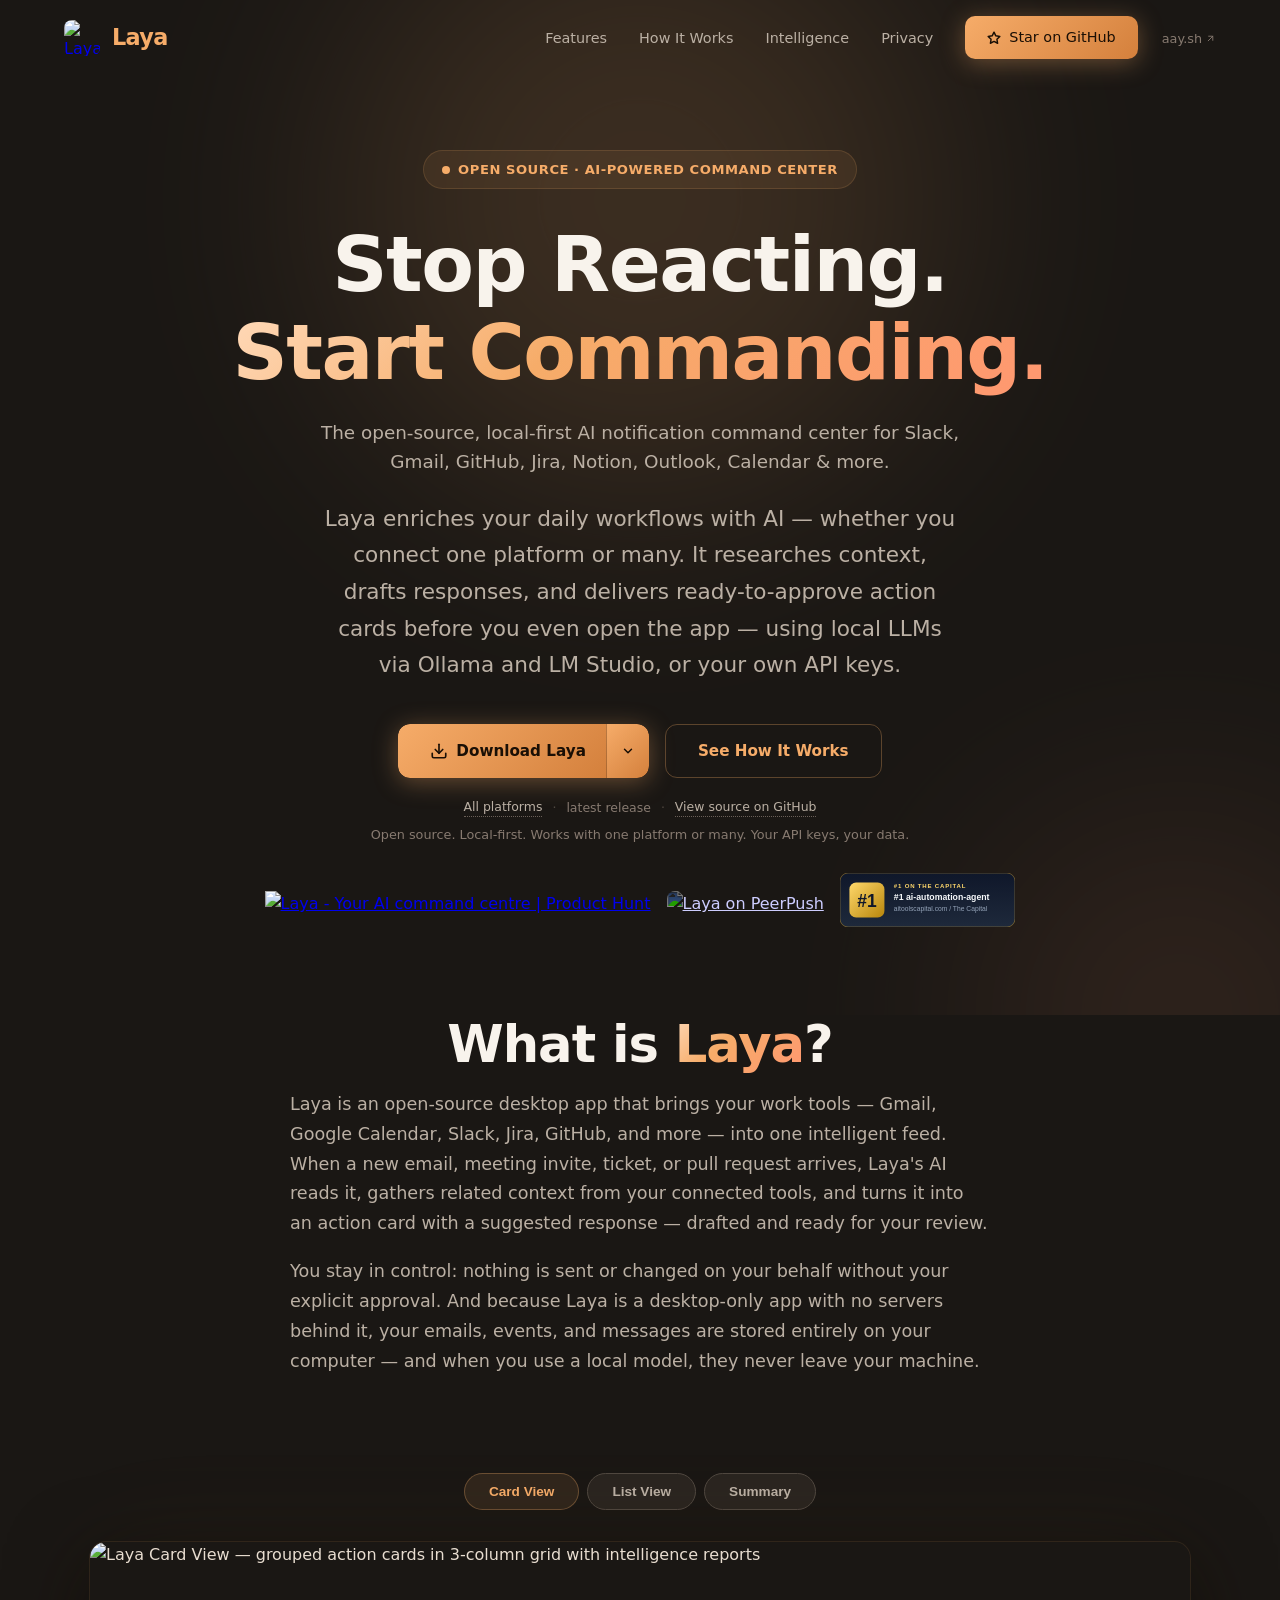
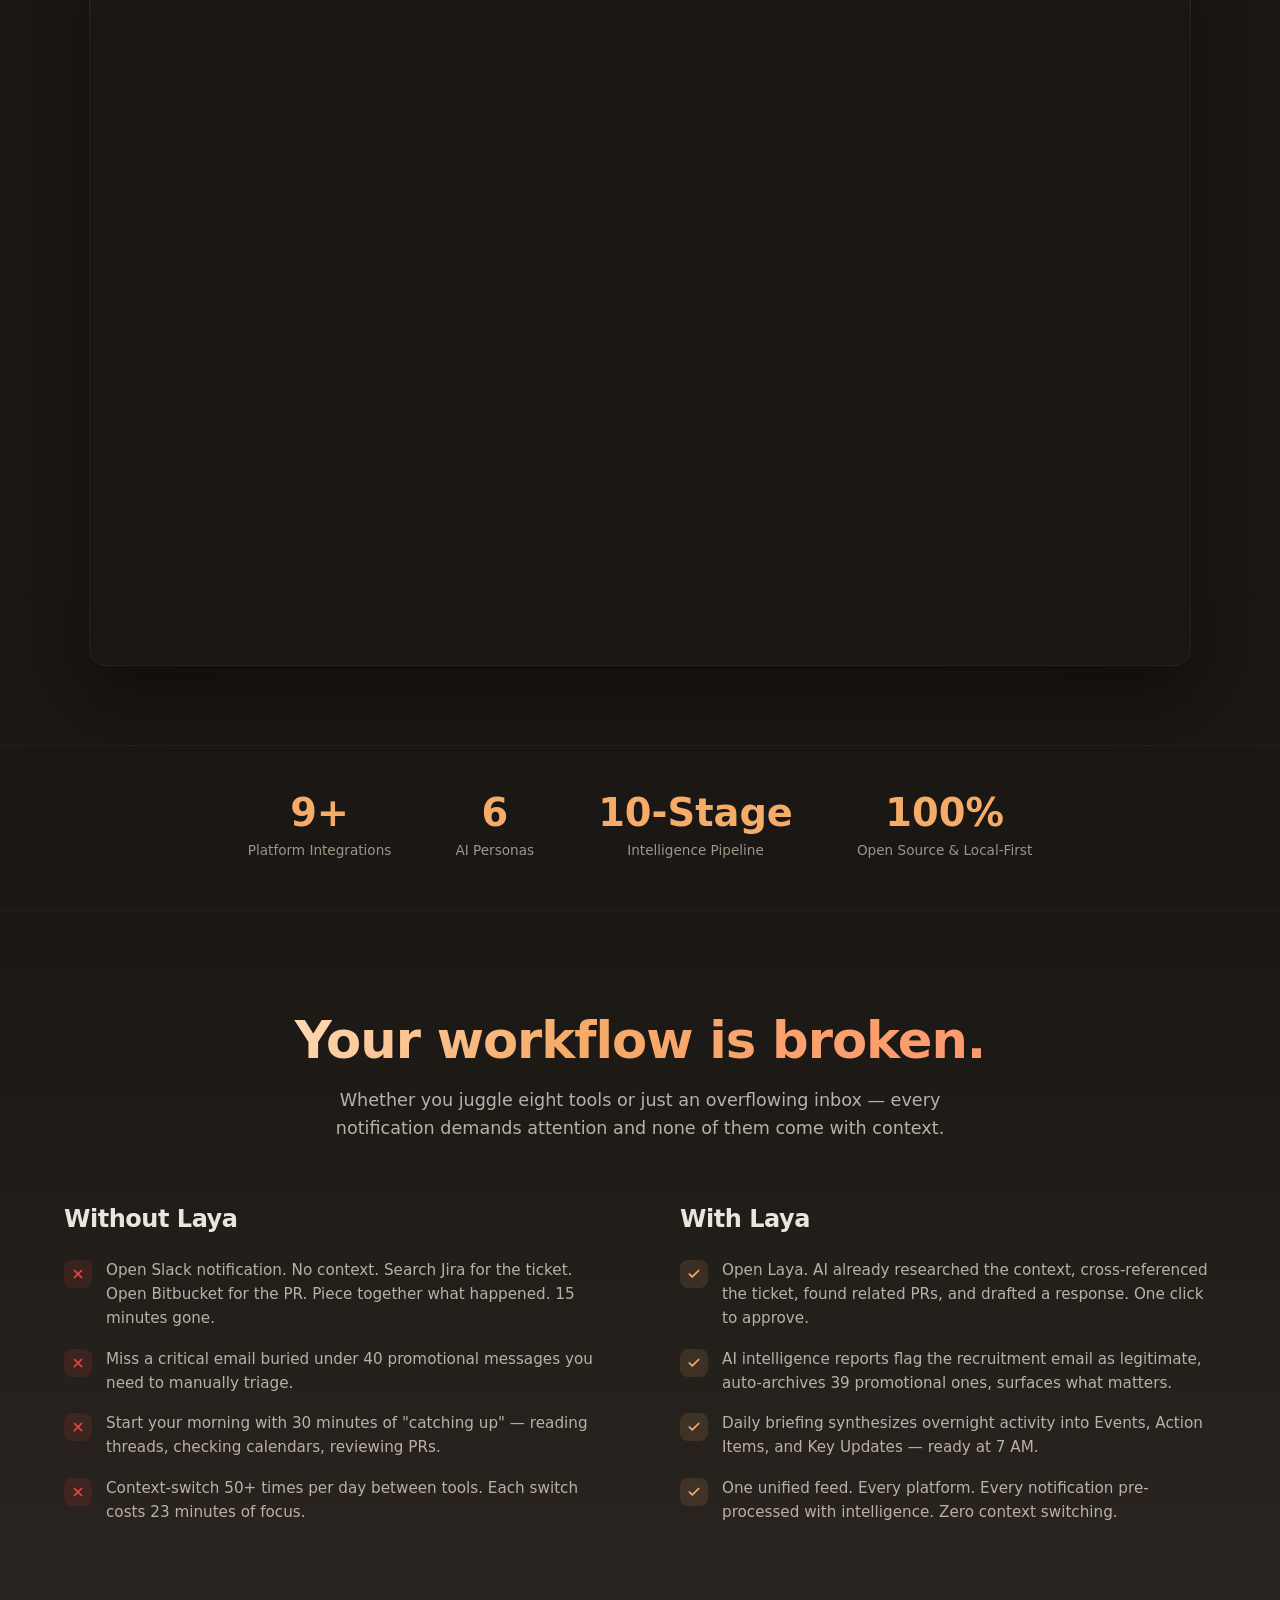
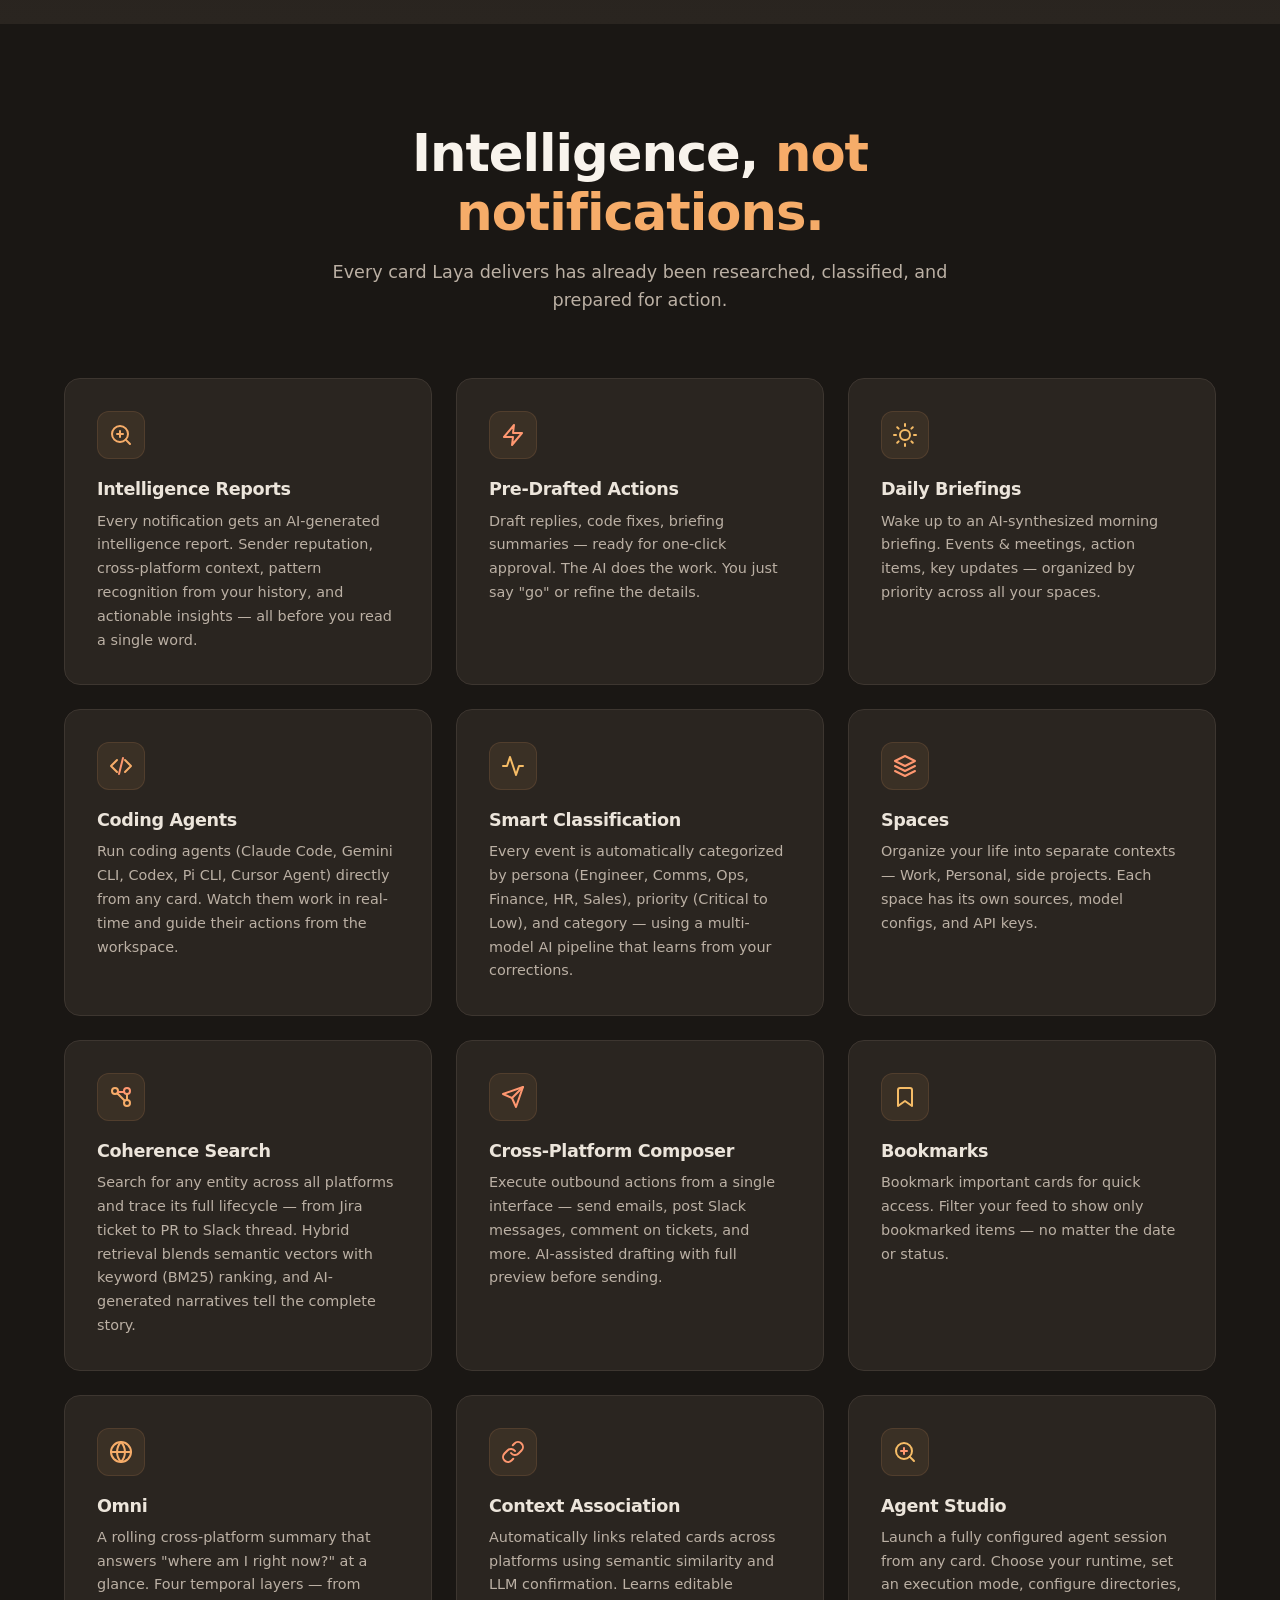
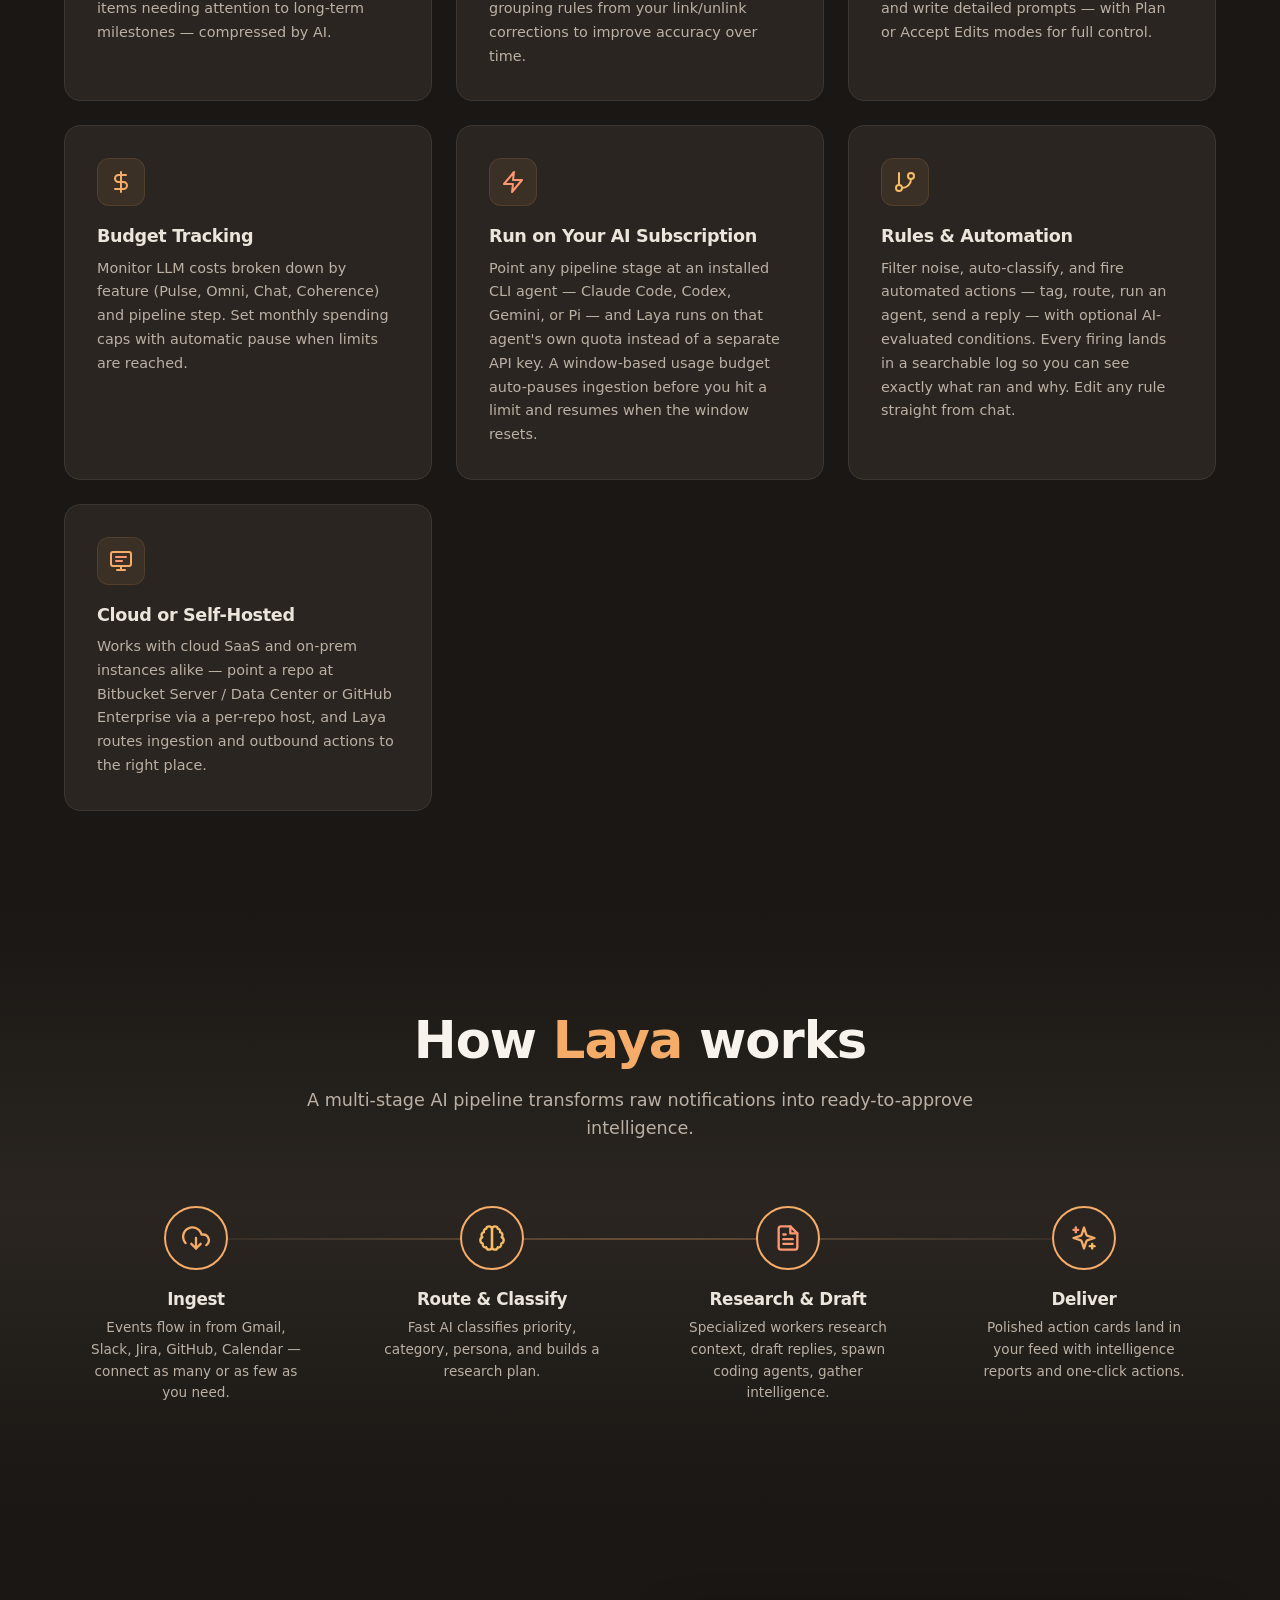
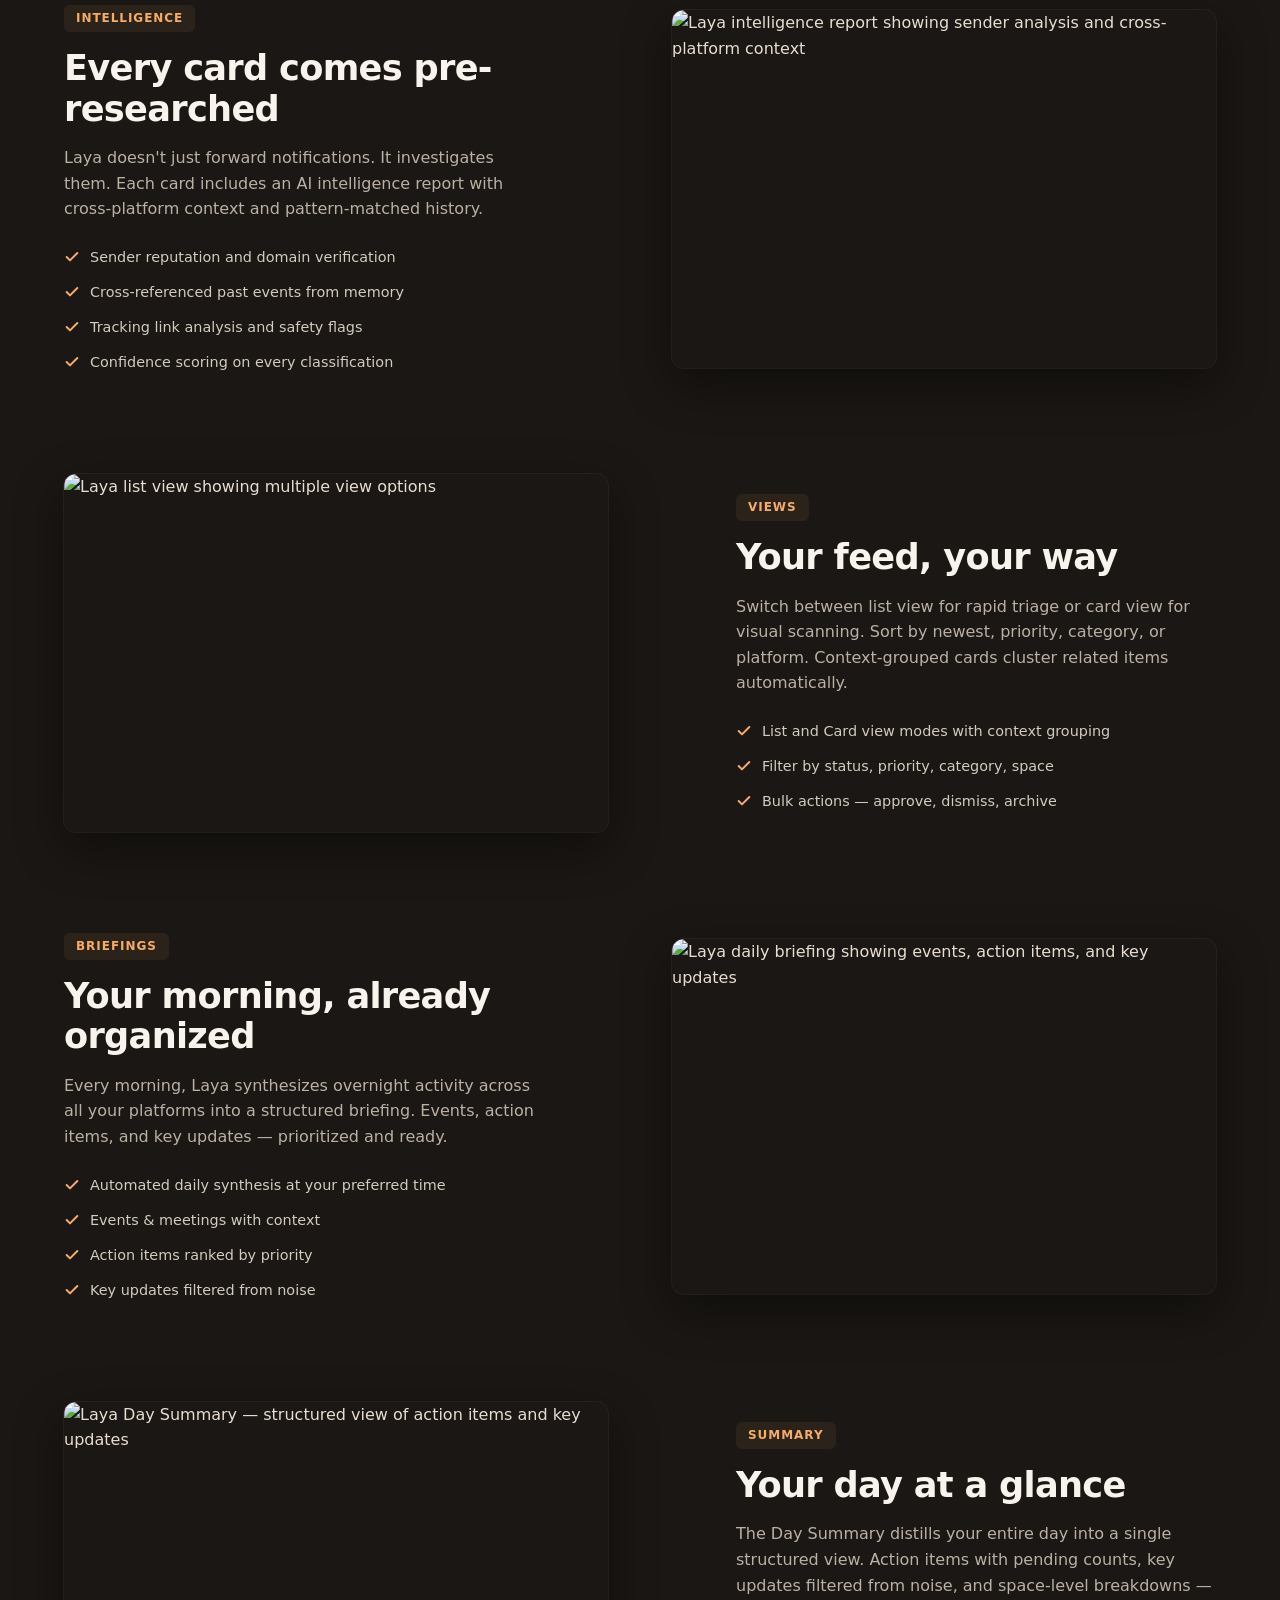
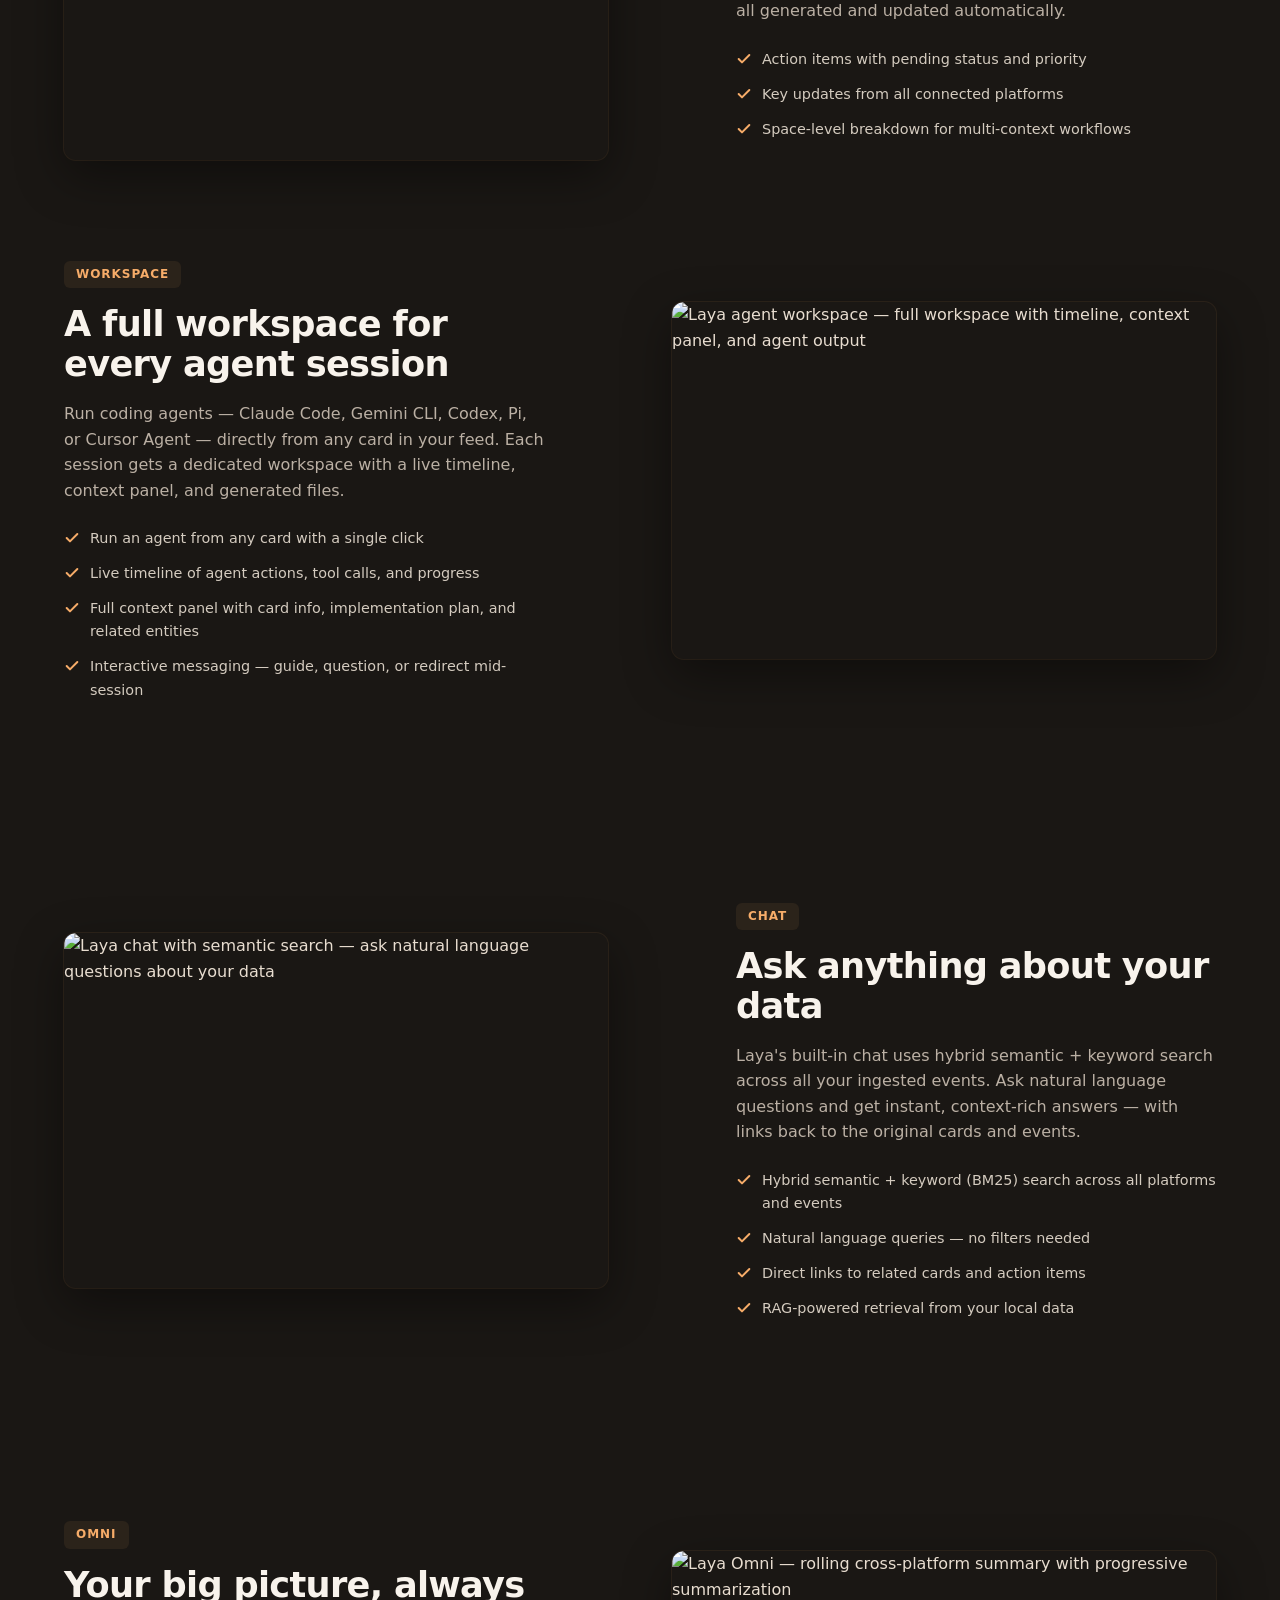
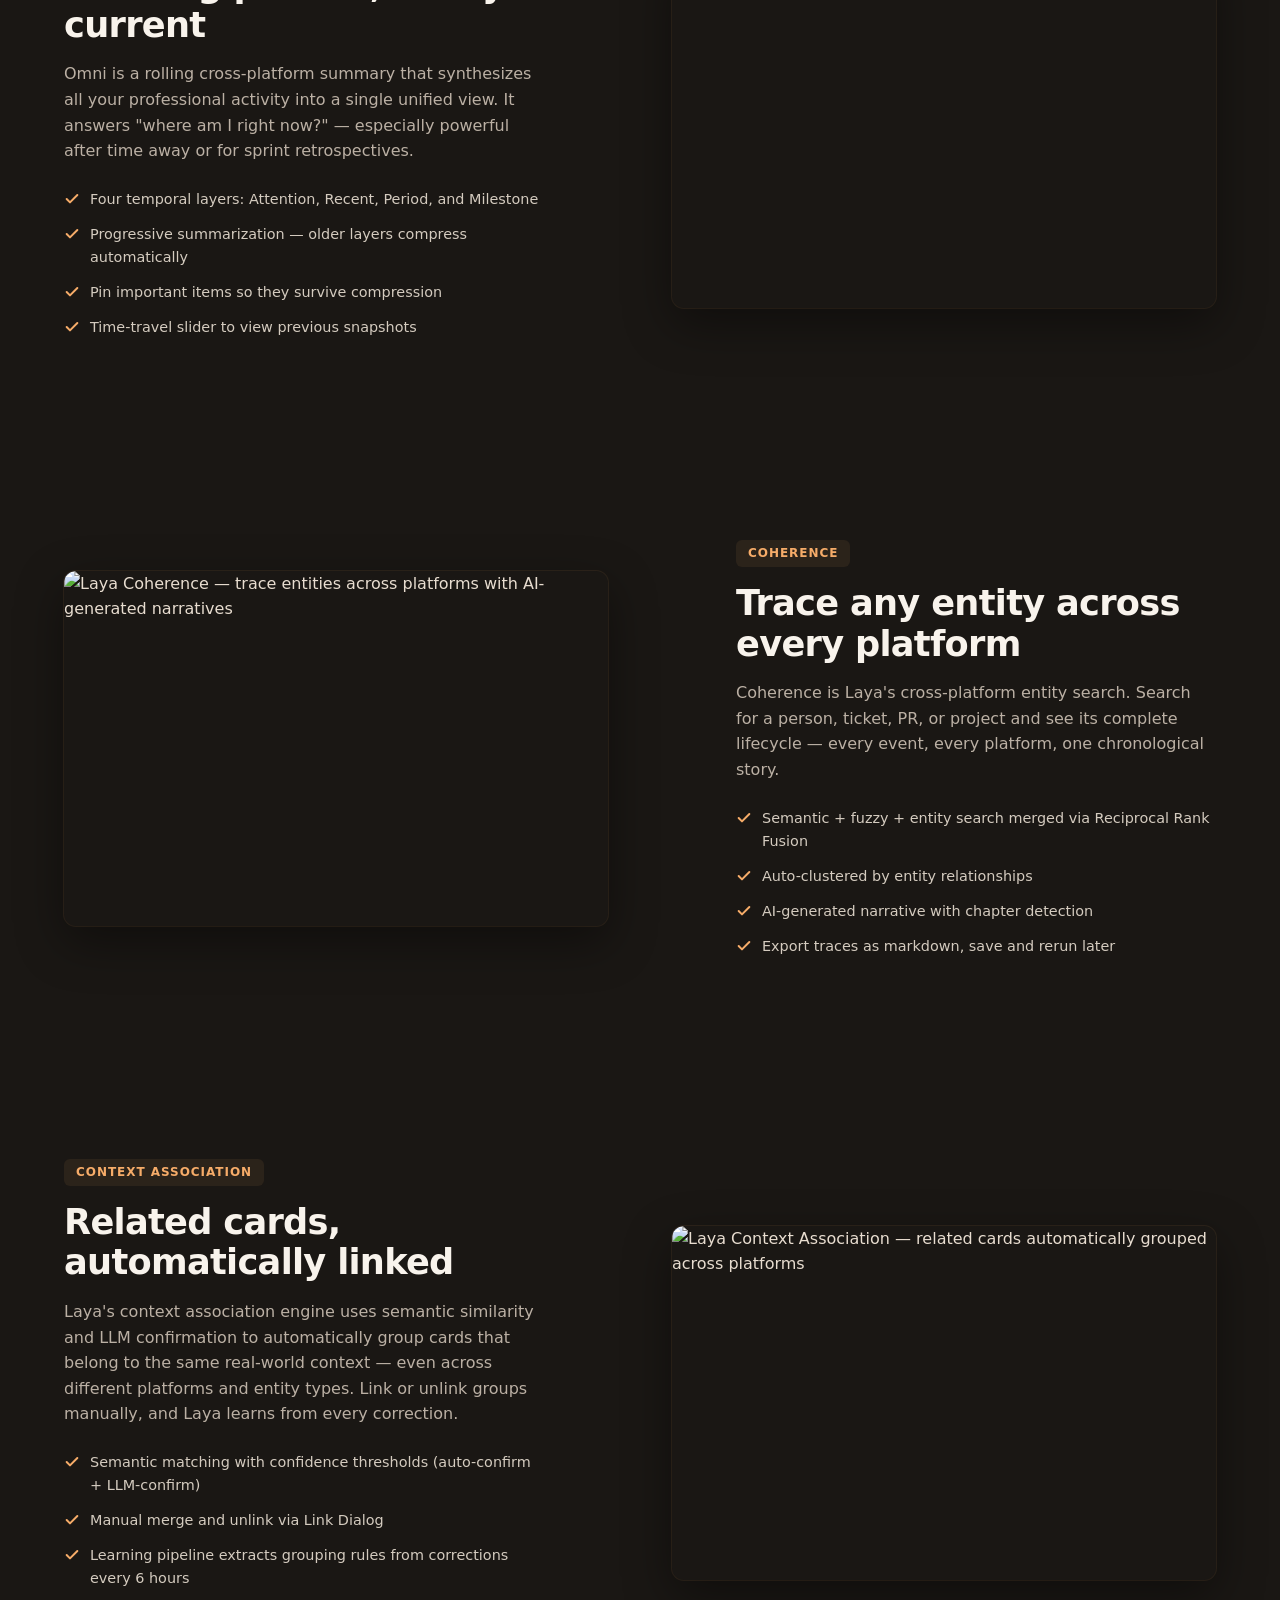
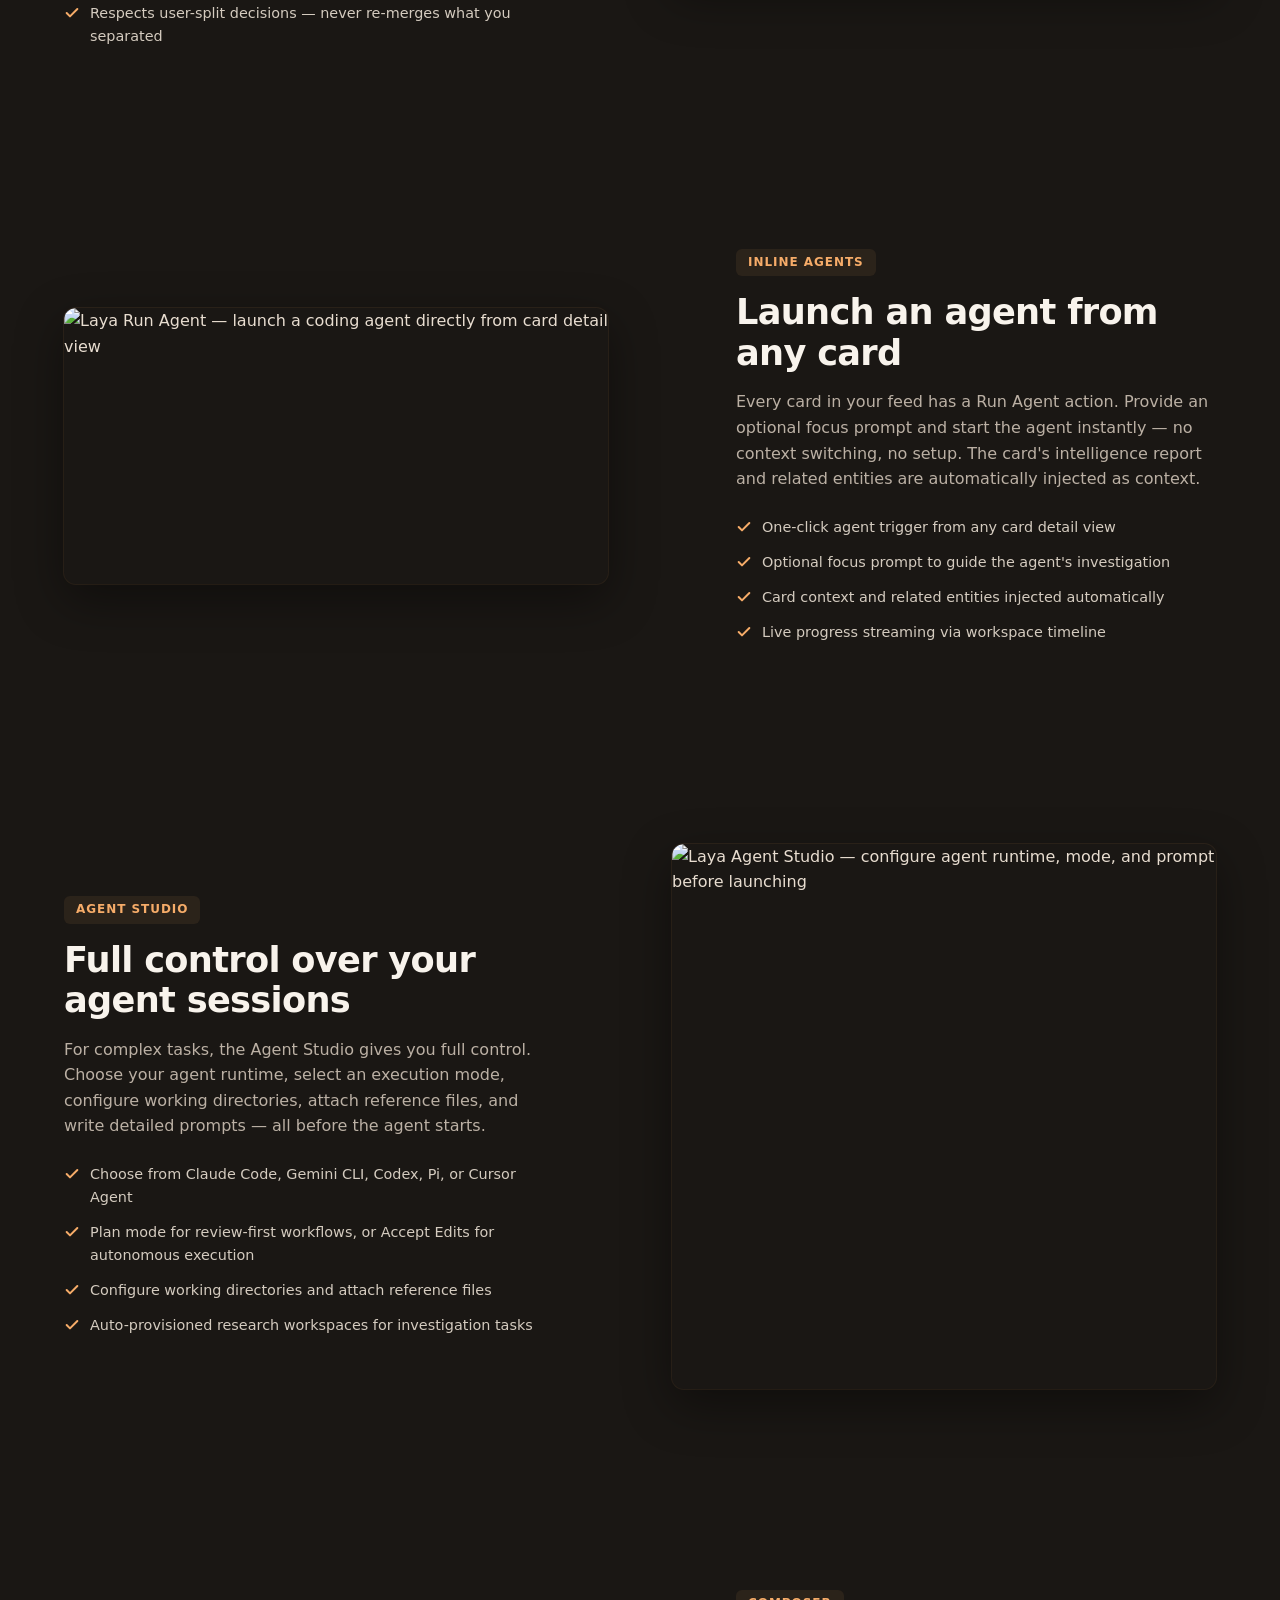
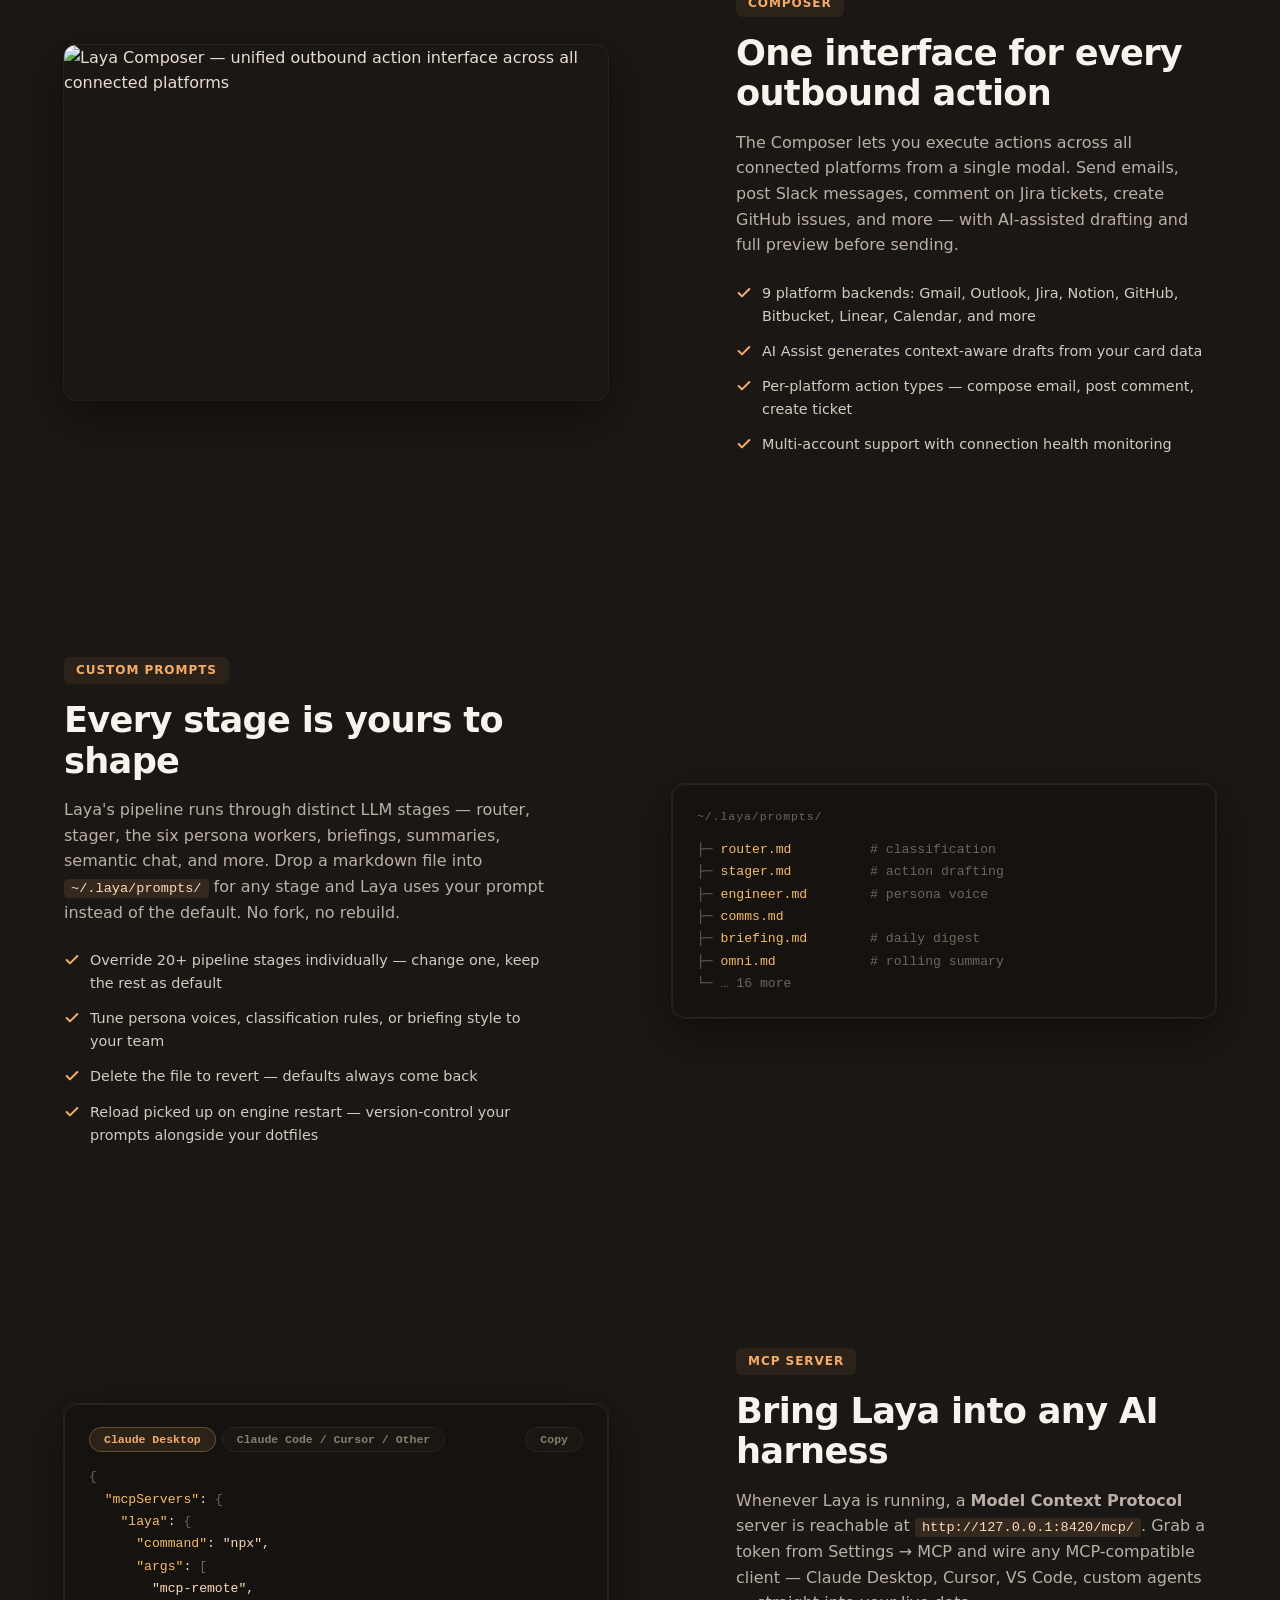
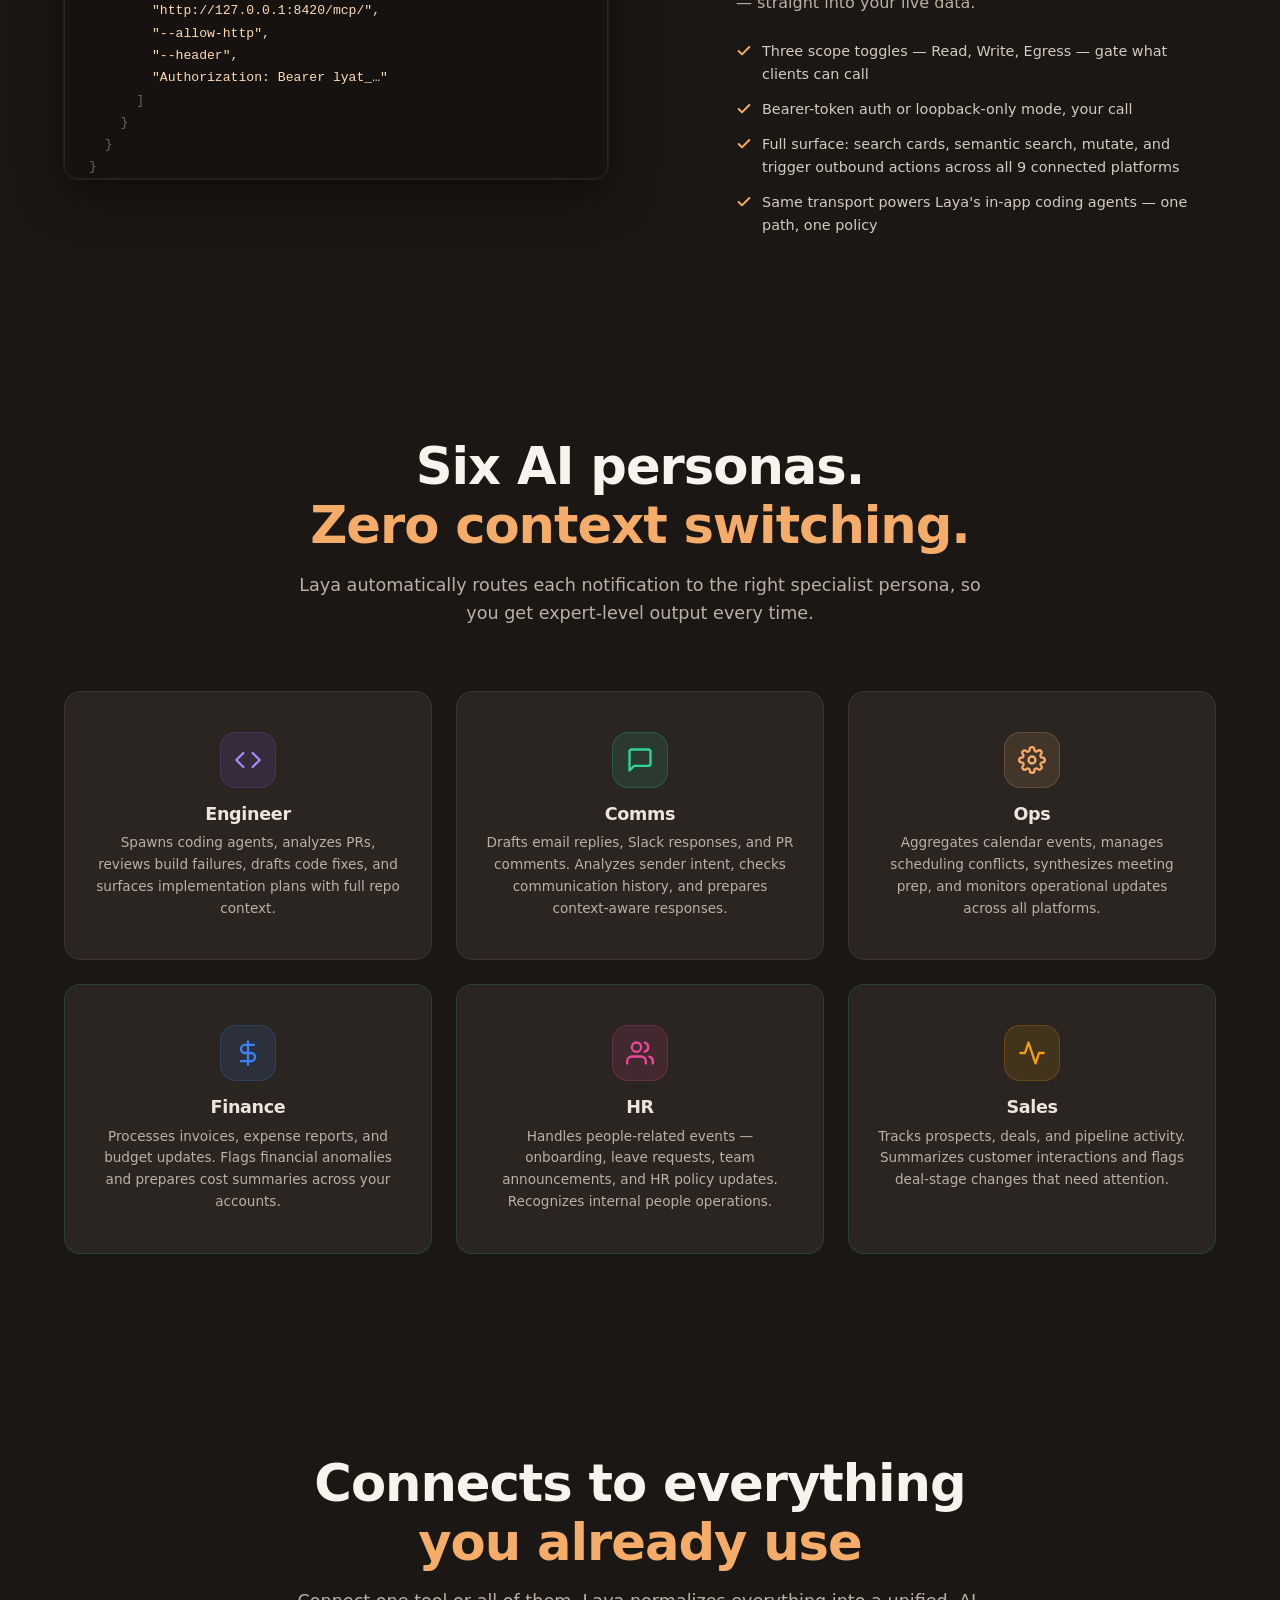
==== landing/index.html @ f4b0003f "Update landing page" ====
<!DOCTYPE html>
<html lang="en">

<head>
  <meta charset="UTF-8">
  <meta name="viewport" content="width=device-width, initial-scale=1.0">
  <title>Laya — Open-Source, Local-First AI Notification Command Center for Slack, Gmail, GitHub, Jira &amp; More
  </title>
  <meta name="description"
    content="Laya is an open-source, local-first AI notification command center that aggregates notifications from Slack, Gmail, GitHub, Jira, Notion, Outlook, Calendar and more — powered by local LLMs via Ollama and LM Studio, or cloud models like Claude and GPT with your own API keys. Every notification arrives as a ready-to-approve action card.">
  <meta property="og:title" content="Laya — Open-Source, Local-First AI Notification Command Center">
  <meta property="og:description"
    content="Aggregates Slack, Gmail, GitHub, Jira, Notion, Outlook, and Calendar notifications into ready-to-approve action cards — powered by local LLMs via Ollama and LM Studio, or your own API keys.">
  <meta property="og:url" content="https://aayushch.github.io/laya/">
  <meta property="og:type" content="website">
  <meta property="og:image" content="https://aayushch.github.io/laya/images/card-view.png">
  <meta name="twitter:card" content="summary_large_image">
  <script type="application/ld+json">
{
  "@context": "https://schema.org",
  "@type": "SoftwareApplication",
  "name": "Laya",
  "url": "https://aayushch.github.io/laya/",
  "description": "Laya is an open-source, local-first AI notification command center that aggregates notifications from Slack, Gmail, GitHub, Jira, Notion, Outlook, Calendar and more — powered by local LLMs via Ollama and LM Studio, or cloud models like Claude and GPT with your own API keys.",
  "applicationCategory": "ProductivityApplication",
  "operatingSystem": "macOS, Windows, Linux",
  "offers": {
    "@type": "Offer",
    "price": "0",
    "priceCurrency": "USD"
  },
  "license": "https://www.apache.org/licenses/LICENSE-2.0",
  "sameAs": ["https://github.com/aayushch/laya"],
  "downloadUrl": "https://github.com/aayushch/laya/releases/latest"
}
</script>
  <link rel="icon" type="image/svg+xml" href="images/favicon.svg">
  <link rel="apple-touch-icon" href="images/logo-icon.png">
  <!-- Preload the LCP image (first showcase screenshot) so it isn't starved by the
       dozen below-the-fold screenshots competing for bandwidth on initial load -->
  <link rel="preload" as="image" href="images/card-view.webp" fetchpriority="high">
  <link rel="stylesheet" href="styles.css?v=20260630-2">
</head>

<body>

  <!-- Lightbox modal -->
  <div class="lightbox-overlay" id="lightbox">
    <button class="lightbox-close" id="lightbox-close">&times;</button>
    <img id="lightbox-img" src="" alt="">
  </div>

  <!-- Downloads modal -->
  <div class="downloads-overlay" id="downloads-modal" role="dialog" aria-modal="true" aria-labelledby="downloads-title">
    <div class="downloads-card" onclick="event.stopPropagation();">
      <button class="downloads-close" aria-label="Close" onclick="closeDownloads()"><svg width="16" height="16"
          viewBox="0 0 24 24" fill="none" stroke="currentColor" stroke-width="2.2" stroke-linecap="round"
          stroke-linejoin="round">
          <line x1="18" y1="6" x2="6" y2="18" />
          <line x1="6" y1="6" x2="18" y2="18" />
        </svg></button>
      <h2 id="downloads-title">Download Laya</h2>
      <p class="downloads-sub" id="downloads-sub">Pick the build for your operating system.</p>
      <div id="downloads-body">
        <div class="downloads-loading">Fetching the latest release…</div>
      </div>
      <div class="downloads-footer">
        <span>All releases &amp; signatures are published on GitHub.</span>
        <a href="https://github.com/aayushch/laya/releases" target="_blank" rel="noopener noreferrer">Browse all
          releases &rarr;</a>
      </div>
    </div>
  </div>

  <!-- ═══════════════════ LANDING PAGE ═══════════════════ -->
  <div id="landing-page">

    <!-- ═══════════════════ NAV ═══════════════════ -->
    <nav id="nav">
      <div class="container">
        <a href="#" class="nav-logo">
          <img src="images/logo-icon.png" alt="Laya">
          <span>Laya</span>
        </a>
        <ul class="nav-links">
          <li><a href="#features">Features</a></li>
          <li><a href="#how-it-works">How It Works</a></li>
          <li><a href="#intelligence">Intelligence</a></li>
          <li><a href="#privacy">Privacy</a></li>
          <li><a href="https://github.com/aayushch/laya" target="_blank" rel="noopener noreferrer"
              class="btn btn-primary btn-sm"><svg width="14" height="14" viewBox="0 0 24 24" fill="none"
                stroke="currentColor" stroke-width="2.5" stroke-linecap="round" stroke-linejoin="round">
                <polygon
                  points="12 2 15.09 8.26 22 9.27 17 14.14 18.18 21.02 12 17.77 5.82 21.02 7 14.14 2 9.27 8.91 8.26 12 2" />
              </svg> Star on GitHub</a></li>
          <li><a href="https://aay.sh" class="nav-dev" title="Made by Aayush Chawla">aay.sh <svg width="11"
                height="11" viewBox="0 0 24 24" fill="none" stroke="currentColor" stroke-width="2"
                stroke-linecap="round" stroke-linejoin="round" aria-hidden="true">
                <path d="M7 17 17 7M8 7h9v9" />
              </svg></a></li>
        </ul>
      </div>
    </nav>

    <!-- ═══════════════════ HERO ═══════════════════ -->
    <section class="hero">
      <div class="hero-glow hero-glow-1"></div>
      <div class="hero-glow hero-glow-2"></div>
      <div class="particles" id="particles"></div>
      <div class="container">
        <div class="hero-content">
          <div class="hero-badge">
            <span class="pulse-dot"></span>
            Open Source &middot; AI-Powered Command Center
          </div>
          <!-- The .h1-seo line lives inside the <h1> on purpose: search engines and
           LLMs quote H1 text verbatim, so the keyword-rich positioning sentence
           must be part of the heading, not a sibling paragraph -->
          <h1>Stop Reacting.<br><span class="text-gradient">Start Commanding.</span>
            <span class="h1-seo">The open-source, local-first AI notification command center for Slack, Gmail, GitHub,
              Jira, Notion, Outlook, Calendar &amp; more.</span>
          </h1>
          <p class="subtitle">
            Laya enriches your daily workflows with AI &mdash; whether you connect one platform or many. It researches
            context, drafts responses, and delivers ready-to-approve action cards before you even open the app &mdash;
            using local LLMs via Ollama and LM Studio, or your own API keys.
          </p>
          <div class="hero-buttons">
            <div class="download-group">
              <a id="hero-download-btn" href="https://github.com/aayushch/laya/releases/latest" target="_blank"
                rel="noopener noreferrer" class="btn btn-primary download-main"><svg width="18" height="18"
                  viewBox="0 0 24 24" fill="none" stroke="currentColor" stroke-width="2.2" stroke-linecap="round"
                  stroke-linejoin="round">
                  <path d="M21 15v4a2 2 0 0 1-2 2H5a2 2 0 0 1-2-2v-4" />
                  <polyline points="7 10 12 15 17 10" />
                  <line x1="12" y1="15" x2="12" y2="3" />
                </svg> <span id="hero-download-label">Download Laya</span></a>
              <button type="button" class="btn btn-primary download-split" aria-label="Other platforms"
                title="Other platforms" onclick="openDownloads()"><svg width="14" height="14" viewBox="0 0 24 24"
                  fill="none" stroke="currentColor" stroke-width="2.5" stroke-linecap="round" stroke-linejoin="round">
                  <polyline points="6 9 12 15 18 9" />
                </svg></button>
            </div>
            <a href="#how-it-works" class="btn btn-ghost">See How It Works</a>
          </div>
          <p class="download-meta">
            <a href="#" onclick="event.preventDefault(); openDownloads();">All platforms</a>
            <span class="dot">·</span>
            <span id="hero-download-version">latest release</span>
            <span class="dot">·</span>
            <a href="https://github.com/aayushch/laya" target="_blank" rel="noopener noreferrer">View source on
              GitHub</a>
          </p>
          <p class="hero-footnote">Open source. Local-first. Works with one platform or many. Your API keys, your data.
          </p>
          <div class="hero-ph-badge">
            <a href="https://www.producthunt.com/products/laya?embed=true&amp;utm_source=badge-featured&amp;utm_medium=badge&amp;utm_campaign=badge-laya"
              target="_blank" rel="noopener noreferrer"><img alt="Laya - Your AI command centre | Product Hunt"
                width="250" height="54" loading="lazy" decoding="async"
                src="https://api.producthunt.com/widgets/embed-image/v1/featured.svg?post_id=1155323&amp;theme=dark&amp;t=1779704563407"></a>
            <a href="https://peerpush.net/p/laya" target="_blank" rel="noopener"><img
                src="https://peerpush.net/p/laya/badge.png" alt="Laya on PeerPush"
                width="195" height="54" loading="lazy" decoding="async"
                style="filter: invert(0.88) hue-rotate(180deg) saturate(1.8) brightness(1.05); border-radius: 8px;"></a>
            <a href="https://aitoolscapital.com/blog/founder-spotlight-laya-local-first-ai-workspace/"
              target="_blank" rel="noopener" title="Laya on The Capital">
              <img
                src="data:image/svg+xml;utf8,%3Csvg%20xmlns%3D%22http%3A%2F%2Fwww.w3.org%2F2000%2Fsvg%22%20width%3D%22260%22%20height%3D%2280%22%20viewBox%3D%220%200%20260%2080%22%20role%3D%22img%22%20aria-label%3D%22Laya%20%E2%80%94%20%231%20ON%20THE%20CAPITAL%22%3E%0A%20%20%3Cdefs%3E%0A%20%20%20%20%3ClinearGradient%20id%3D%22bg%22%20x1%3D%220%22%20y1%3D%220%22%20x2%3D%220%22%20y2%3D%221%22%3E%0A%20%20%20%20%20%20%3Cstop%20offset%3D%220%25%22%20stop-color%3D%22%230F172A%22%2F%3E%0A%20%20%20%20%20%20%3Cstop%20offset%3D%22100%25%22%20stop-color%3D%22%231E293B%22%2F%3E%0A%20%20%20%20%3C%2FlinearGradient%3E%0A%20%20%20%20%3ClinearGradient%20id%3D%22ring%22%20x1%3D%220%22%20y1%3D%220%22%20x2%3D%221%22%20y2%3D%221%22%3E%0A%20%20%20%20%20%20%3Cstop%20offset%3D%220%25%22%20stop-color%3D%22%23FFD86B%22%2F%3E%0A%20%20%20%20%20%20%3Cstop%20offset%3D%22100%25%22%20stop-color%3D%22%23B8860B%22%2F%3E%0A%20%20%20%20%3C%2FlinearGradient%3E%0A%20%20%3C%2Fdefs%3E%0A%20%20%3Crect%20width%3D%22260%22%20height%3D%2280%22%20rx%3D%2212%22%20fill%3D%22url(%23bg)%22%20stroke%3D%22%23F5C242%22%20stroke-opacity%3D%220.5%22%2F%3E%0A%20%20%3Cg%20transform%3D%22translate(14%2C14)%22%3E%0A%20%20%20%20%3Crect%20width%3D%2252%22%20height%3D%2252%22%20rx%3D%2210%22%20fill%3D%22url(%23ring)%22%2F%3E%0A%20%20%20%20%3Ctext%20x%3D%2226%22%20y%3D%2236%22%20text-anchor%3D%22middle%22%20font-family%3D%22-apple-system%2CSegoe%20UI%2CRoboto%2Csans-serif%22%20font-size%3D%2226%22%20font-weight%3D%22800%22%20fill%3D%22%230F172A%22%3E%231%3C%2Ftext%3E%0A%20%20%3C%2Fg%3E%0A%20%20%3Cg%20transform%3D%22translate(80%2C22)%22%3E%0A%20%20%20%20%3Ctext%20font-family%3D%22-apple-system%2CSegoe%20UI%2CRoboto%2Csans-serif%22%20font-size%3D%229%22%20font-weight%3D%22700%22%20fill%3D%22%23FFD86B%22%20letter-spacing%3D%221.2%22%3E%231%20ON%20THE%20CAPITAL%3C%2Ftext%3E%0A%20%20%20%20%3Ctext%20y%3D%2218%22%20font-family%3D%22-apple-system%2CSegoe%20UI%2CRoboto%2Csans-serif%22%20font-size%3D%2213%22%20font-weight%3D%22700%22%20fill%3D%22%23F8FAFC%22%3E%231%20ai-automation-agent%3C%2Ftext%3E%0A%20%20%20%20%3Ctext%20y%3D%2234%22%20font-family%3D%22-apple-system%2CSegoe%20UI%2CRoboto%2Csans-serif%22%20font-size%3D%2210%22%20fill%3D%22%2394A3B8%22%3Eaitoolscapital.com%20%2F%20The%20Capital%3C%2Ftext%3E%0A%20%20%3C%2Fg%3E%0A%3C%2Fsvg%3E"
                alt="Laya — #1 ON THE CAPITAL" width="260" height="80" loading="lazy" /></a>
          </div>
        </div>
      </div>
    </section>

    <!-- ═══════════════════ WHAT IS LAYA ═══════════════════ -->
    <section class="about-section" id="what-is-laya">
      <div class="container">
        <div class="section-header about-header">
          <h2>What is <span class="text-gradient">Laya</span>?</h2>
          <p>Laya is an open-source desktop app that brings your work tools &mdash; Gmail, Google Calendar, Slack, Jira,
            GitHub, and more &mdash; into one intelligent feed. When a new email, meeting invite, ticket, or pull
            request arrives, Laya's AI reads it, gathers related context from your connected tools, and turns it into an
            action card with a suggested response &mdash; drafted and ready for your review.</p>
          <p>You stay in control: nothing is sent or changed on your behalf without your explicit approval. And because
            Laya is a desktop-only app with no servers behind it, your emails, events, and messages are stored entirely
            on your computer &mdash; and when you use a local model, they never leave your machine.</p>
        </div>
      </div>
    </section>

    <!-- ═══════════════════ SHOWCASE ═══════════════════ -->
    <section class="showcase">
      <div class="container">
        <div class="showcase-tabs">
          <button class="showcase-tab active" data-target="shot-cards">Card View</button>
          <button class="showcase-tab" data-target="shot-list">List View</button>
          <button class="showcase-tab" data-target="shot-brief">Summary</button>
        </div>
        <div class="showcase-frame">
          <img id="shot-cards" src="images/card-view.webp" width="1534" height="1008"
            fetchpriority="high" decoding="async"
            alt="Laya Card View — grouped action cards in 3-column grid with intelligence reports"
            style="display: block;">
          <img id="shot-list" src="images/list-view.webp" width="1535" height="1009"
            loading="lazy" decoding="async"
            alt="Laya List View — AI action cards with intelligence reports" style="display: none;">
          <img id="shot-brief" src="images/summary-view.webp" width="1535" height="1010"
            loading="lazy" decoding="async"
            alt="Laya Day Summary — action items and key updates synthesized by AI" style="display: none;">
        </div>
      </div>
    </section>

    <!-- ═══════════════════ SOCIAL PROOF ═══════════════════ -->
    <section class="proof-bar">
      <div class="container">
        <div class="proof-stats">
          <div class="proof-stat animate-on-scroll">
            <div class="number">9+</div>
            <div class="label">Platform Integrations</div>
          </div>
          <div class="proof-stat animate-on-scroll">
            <div class="number">6</div>
            <div class="label">AI Personas</div>
          </div>
          <div class="proof-stat animate-on-scroll">
            <div class="number">10-Stage</div>
            <div class="label">Intelligence Pipeline</div>
          </div>
          <div class="proof-stat animate-on-scroll">
            <div class="number">100%</div>
            <div class="label">Open Source &amp; Local-First</div>
          </div>
        </div>
      </div>
    </section>

    <!-- ═══════════════════ PROBLEM / SOLUTION ═══════════════════ -->
    <section class="problem-section" id="why-laya">
      <div class="container">
        <div class="section-header">
          <h2 class="text-gradient">Your workflow is broken.</h2>
          <p>Whether you juggle eight tools or just an overflowing inbox &mdash; every notification demands attention
            and none of them come with context.</p>
        </div>
        <div class="split-grid animate-on-scroll" style="position: relative;">
          <div class="problem-col">
            <h3>Without Laya</h3>
            <ul class="pain-list">
              <li><span class="icon icon-red"><svg width="14" height="14" viewBox="0 0 24 24" fill="none"
                    stroke="#ef4444" stroke-width="3" stroke-linecap="round">
                    <line x1="18" y1="6" x2="6" y2="18" />
                    <line x1="6" y1="6" x2="18" y2="18" />
                  </svg></span> <span>Open Slack notification. No context. Search Jira for the ticket. Open Bitbucket
                  for the PR. Piece together what happened. 15 minutes gone.</span></li>
              <li><span class="icon icon-red"><svg width="14" height="14" viewBox="0 0 24 24" fill="none"
                    stroke="#ef4444" stroke-width="3" stroke-linecap="round">
                    <line x1="18" y1="6" x2="6" y2="18" />
                    <line x1="6" y1="6" x2="18" y2="18" />
                  </svg></span> <span>Miss a critical email buried under 40 promotional messages you need to manually
                  triage.</span></li>
              <li><span class="icon icon-red"><svg width="14" height="14" viewBox="0 0 24 24" fill="none"
                    stroke="#ef4444" stroke-width="3" stroke-linecap="round">
                    <line x1="18" y1="6" x2="6" y2="18" />
                    <line x1="6" y1="6" x2="18" y2="18" />
                  </svg></span> <span>Start your morning with 30 minutes of "catching up" — reading threads, checking
                  calendars, reviewing PRs.</span></li>
              <li><span class="icon icon-red"><svg width="14" height="14" viewBox="0 0 24 24" fill="none"
                    stroke="#ef4444" stroke-width="3" stroke-linecap="round">
                    <line x1="18" y1="6" x2="6" y2="18" />
                    <line x1="6" y1="6" x2="18" y2="18" />
                  </svg></span> <span>Context-switch 50+ times per day between tools. Each switch costs 23 minutes of
                  focus.</span></li>
            </ul>
          </div>
          <div class="problem-col">
            <h3>With Laya</h3>
            <ul class="pain-list">
              <li><span class="icon icon-green"><svg width="14" height="14" viewBox="0 0 24 24" fill="none"
                    stroke="#f6ac69" stroke-width="3" stroke-linecap="round" stroke-linejoin="round">
                    <polyline points="20 6 9 17 4 12" />
                  </svg></span> <span>Open Laya. AI already researched the context, cross-referenced the ticket, found
                  related PRs, and drafted a response. One click to approve.</span></li>
              <li><span class="icon icon-green"><svg width="14" height="14" viewBox="0 0 24 24" fill="none"
                    stroke="#f6ac69" stroke-width="3" stroke-linecap="round" stroke-linejoin="round">
                    <polyline points="20 6 9 17 4 12" />
                  </svg></span> <span>AI intelligence reports flag the recruitment email as legitimate, auto-archives 39
                  promotional ones, surfaces what matters.</span></li>
              <li><span class="icon icon-green"><svg width="14" height="14" viewBox="0 0 24 24" fill="none"
                    stroke="#f6ac69" stroke-width="3" stroke-linecap="round" stroke-linejoin="round">
                    <polyline points="20 6 9 17 4 12" />
                  </svg></span> <span>Daily briefing synthesizes overnight activity into Events, Action Items, and Key
                  Updates — ready at 7 AM.</span></li>
              <li><span class="icon icon-green"><svg width="14" height="14" viewBox="0 0 24 24" fill="none"
                    stroke="#f6ac69" stroke-width="3" stroke-linecap="round" stroke-linejoin="round">
                    <polyline points="20 6 9 17 4 12" />
                  </svg></span> <span>One unified feed. Every platform. Every notification pre-processed with
                  intelligence. Zero context switching.</span></li>
            </ul>
          </div>
        </div>
      </div>
    </section>

    <!-- ═══════════════════ FEATURES ═══════════════════ -->
    <section class="features-section" id="features">
      <div class="container">
        <div class="section-header">
          <h2>Intelligence, <span class="text-orange">not notifications.</span></h2>
          <p>Every card Laya delivers has already been researched, classified, and prepared for action.</p>
        </div>
        <div class="features-grid">
          <div class="feature-card animate-on-scroll">
            <div class="feature-icon"><svg width="24" height="24" viewBox="0 0 24 24" fill="none" stroke="#f6ac69"
                stroke-width="2" stroke-linecap="round" stroke-linejoin="round">
                <circle cx="11" cy="11" r="8" />
                <line x1="21" y1="21" x2="16.65" y2="16.65" />
                <line x1="11" y1="8" x2="11" y2="14" />
                <line x1="8" y1="11" x2="14" y2="11" />
              </svg></div>
            <h3>Intelligence Reports</h3>
            <p>Every notification gets an AI-generated intelligence report. Sender reputation, cross-platform context,
              pattern recognition from your history, and actionable insights — all before you read a single word.</p>
          </div>
          <div class="feature-card animate-on-scroll">
            <div class="feature-icon"><svg width="24" height="24" viewBox="0 0 24 24" fill="none" stroke="#ff9770"
                stroke-width="2" stroke-linecap="round" stroke-linejoin="round">
                <polygon points="13 2 3 14 12 14 11 22 21 10 12 10 13 2" />
              </svg></div>
            <h3>Pre-Drafted Actions</h3>
            <p>Draft replies, code fixes, briefing summaries — ready for one-click approval. The AI does the work. You
              just say "go" or refine the details.</p>
          </div>
          <div class="feature-card animate-on-scroll">
            <div class="feature-icon"><svg width="24" height="24" viewBox="0 0 24 24" fill="none" stroke="#f6bc66"
                stroke-width="2" stroke-linecap="round" stroke-linejoin="round">
                <circle cx="12" cy="12" r="5" />
                <line x1="12" y1="1" x2="12" y2="3" />
                <line x1="12" y1="21" x2="12" y2="23" />
                <line x1="4.22" y1="4.22" x2="5.64" y2="5.64" />
                <line x1="18.36" y1="18.36" x2="19.78" y2="19.78" />
                <line x1="1" y1="12" x2="3" y2="12" />
                <line x1="21" y1="12" x2="23" y2="12" />
                <line x1="4.22" y1="19.78" x2="5.64" y2="18.36" />
                <line x1="18.36" y1="5.64" x2="19.78" y2="4.22" />
              </svg></div>
            <h3>Daily Briefings</h3>
            <p>Wake up to an AI-synthesized morning briefing. Events & meetings, action items, key updates — organized
              by priority across all your spaces.</p>
          </div>
          <div class="feature-card animate-on-scroll">
            <div class="feature-icon"><svg width="24" height="24" viewBox="0 0 24 24" fill="none" stroke="#f6ac69"
                stroke-width="2" stroke-linecap="round" stroke-linejoin="round">
                <polyline points="16 18 22 12 16 6" />
                <polyline points="8 6 2 12 8 18" />
                <line x1="14" y1="4" x2="10" y2="20" stroke="#ff9770" />
              </svg></div>
            <h3>Coding Agents</h3>
            <p>Run coding agents (Claude Code, Gemini CLI, Codex, Pi CLI, Cursor Agent) directly from any card. Watch them work in
              real-time and guide their actions from the workspace.</p>
          </div>
          <div class="feature-card animate-on-scroll">
            <div class="feature-icon"><svg width="24" height="24" viewBox="0 0 24 24" fill="none" stroke="#f6bc66"
                stroke-width="2" stroke-linecap="round" stroke-linejoin="round">
                <path d="M22 12h-4l-3 9L9 3l-3 9H2" />
              </svg></div>
            <h3>Smart Classification</h3>
            <p>Every event is automatically categorized by persona (Engineer, Comms, Ops, Finance, HR, Sales), priority
              (Critical to Low), and category — using a multi-model AI pipeline that learns from your corrections.</p>
          </div>
          <div class="feature-card animate-on-scroll">
            <div class="feature-icon"><svg width="24" height="24" viewBox="0 0 24 24" fill="none" stroke="#ff9770"
                stroke-width="2" stroke-linecap="round" stroke-linejoin="round">
                <polygon points="12 2 2 7 12 12 22 7 12 2" />
                <polyline points="2 17 12 22 22 17" />
                <polyline points="2 12 12 17 22 12" />
              </svg></div>
            <h3>Spaces</h3>
            <p>Organize your life into separate contexts — Work, Personal, side projects. Each space has its own
              sources, model configs, and API keys.</p>
          </div>
          <div class="feature-card animate-on-scroll">
            <div class="feature-icon"><svg width="24" height="24" viewBox="0 0 24 24" fill="none" stroke="#f6ac69"
                stroke-width="2" stroke-linecap="round" stroke-linejoin="round">
                <circle cx="6" cy="6" r="3" />
                <circle cx="18" cy="18" r="3" />
                <circle cx="18" cy="6" r="3" stroke="#ff9770" />
                <path d="M8.5 8.5L15.5 15.5" />
                <path d="M15 7L9 7" stroke="#ff9770" />
                <path d="M18 9v6" />
              </svg></div>
            <h3>Coherence Search</h3>
            <p>Search for any entity across all platforms and trace its full lifecycle — from Jira ticket to PR to Slack
              thread. Hybrid retrieval blends semantic vectors with keyword (BM25) ranking, and AI-generated narratives
              tell the complete story.</p>
          </div>
          <div class="feature-card animate-on-scroll">
            <div class="feature-icon"><svg width="24" height="24" viewBox="0 0 24 24" fill="none" stroke="#ff9770"
                stroke-width="2" stroke-linecap="round" stroke-linejoin="round">
                <line x1="22" y1="2" x2="11" y2="13" />
                <polygon points="22 2 15 22 11 13 2 9 22 2" />
              </svg></div>
            <h3>Cross-Platform Composer</h3>
            <p>Execute outbound actions from a single interface — send emails, post Slack messages, comment on tickets,
              and more. AI-assisted drafting with full preview before sending.</p>
          </div>
          <div class="feature-card animate-on-scroll">
            <div class="feature-icon"><svg width="24" height="24" viewBox="0 0 24 24" fill="none" stroke="#f6bc66"
                stroke-width="2" stroke-linecap="round" stroke-linejoin="round">
                <path d="M19 21l-7-5-7 5V5a2 2 0 0 1 2-2h10a2 2 0 0 1 2 2z" />
              </svg></div>
            <h3>Bookmarks</h3>
            <p>Bookmark important cards for quick access. Filter your feed to show only bookmarked items — no matter the
              date or status.</p>
          </div>
          <div class="feature-card animate-on-scroll">
            <div class="feature-icon"><svg width="24" height="24" viewBox="0 0 24 24" fill="none" stroke="#f6ac69"
                stroke-width="2" stroke-linecap="round" stroke-linejoin="round">
                <circle cx="12" cy="12" r="10" />
                <path d="M2 12h20" />
                <path d="M12 2a15.3 15.3 0 0 1 4 10 15.3 15.3 0 0 1-4 10 15.3 15.3 0 0 1-4-10 15.3 15.3 0 0 1 4-10z" />
              </svg></div>
            <h3>Omni</h3>
            <p>A rolling cross-platform summary that answers "where am I right now?" at a glance. Four temporal layers —
              from items needing attention to long-term milestones — compressed by AI.</p>
          </div>
          <div class="feature-card animate-on-scroll">
            <div class="feature-icon"><svg width="24" height="24" viewBox="0 0 24 24" fill="none" stroke="#ff9770"
                stroke-width="2" stroke-linecap="round" stroke-linejoin="round">
                <path d="M10 13a5 5 0 0 0 7.54.54l3-3a5 5 0 0 0-7.07-7.07l-1.72 1.71" />
                <path d="M14 11a5 5 0 0 0-7.54-.54l-3 3a5 5 0 0 0 7.07 7.07l1.71-1.71" />
              </svg></div>
            <h3>Context Association</h3>
            <p>Automatically links related cards across platforms using semantic similarity and LLM confirmation. Learns
              editable grouping rules from your link/unlink corrections to improve accuracy over time.</p>
          </div>
          <div class="feature-card animate-on-scroll">
            <div class="feature-icon"><svg width="24" height="24" viewBox="0 0 24 24" fill="none" stroke="#f6bc66"
                stroke-width="2" stroke-linecap="round" stroke-linejoin="round">
                <circle cx="11" cy="11" r="8" />
                <line x1="21" y1="21" x2="16.65" y2="16.65" />
                <path d="M11 8v6" stroke="#ff9770" />
                <path d="M8 11h6" stroke="#ff9770" />
              </svg></div>
            <h3>Agent Studio</h3>
            <p>Launch a fully configured agent session from any card. Choose your runtime, set an execution mode,
              configure directories, and write detailed prompts — with Plan or Accept Edits modes for full control.</p>
          </div>
          <div class="feature-card animate-on-scroll">
            <div class="feature-icon"><svg width="24" height="24" viewBox="0 0 24 24" fill="none" stroke="#f6ac69"
                stroke-width="2" stroke-linecap="round" stroke-linejoin="round">
                <path d="M12 2v20M17 5H9.5a3.5 3.5 0 0 0 0 7h5a3.5 3.5 0 0 1 0 7H6" />
              </svg></div>
            <h3>Budget Tracking</h3>
            <p>Monitor LLM costs broken down by feature (Pulse, Omni, Chat, Coherence) and pipeline step. Set monthly
              spending caps with automatic pause when limits are reached.</p>
          </div>
          <div class="feature-card animate-on-scroll">
            <div class="feature-icon"><svg width="24" height="24" viewBox="0 0 24 24" fill="none" stroke="#ff9770"
                stroke-width="2" stroke-linecap="round" stroke-linejoin="round">
                <path d="M13 2L3 14h9l-1 8 10-12h-9l1-8z" />
              </svg></div>
            <h3>Run on Your AI Subscription</h3>
            <p>Point any pipeline stage at an installed CLI agent — Claude Code, Codex, Gemini, or Pi — and Laya runs on
              that agent's own quota instead of a separate API key. A window-based usage budget auto-pauses ingestion
              before you hit a limit and resumes when the window resets.</p>
          </div>
          <div class="feature-card animate-on-scroll">
            <div class="feature-icon"><svg width="24" height="24" viewBox="0 0 24 24" fill="none" stroke="#f6bc66"
                stroke-width="2" stroke-linecap="round" stroke-linejoin="round">
                <line x1="6" y1="3" x2="6" y2="15" />
                <circle cx="18" cy="6" r="3" />
                <circle cx="6" cy="18" r="3" />
                <path d="M18 9a9 9 0 0 1-9 9" />
              </svg></div>
            <h3>Rules &amp; Automation</h3>
            <p>Filter noise, auto-classify, and fire automated actions — tag, route, run an agent, send a reply — with
              optional AI-evaluated conditions. Every firing lands in a searchable log so you can see exactly what ran
              and why. Edit any rule straight from chat.</p>
          </div>
          <div class="feature-card animate-on-scroll">
            <div class="feature-icon"><svg width="24" height="24" viewBox="0 0 24 24" fill="none" stroke="#f6ac69"
                stroke-width="2" stroke-linecap="round" stroke-linejoin="round">
                <rect x="2" y="3" width="20" height="14" rx="2" ry="2" />
                <line x1="8" y1="21" x2="16" y2="21" />
                <line x1="12" y1="17" x2="12" y2="21" />
                <path d="M7 8h10M7 12h6" stroke="#ff9770" />
              </svg></div>
            <h3>Cloud or Self-Hosted</h3>
            <p>Works with cloud SaaS and on-prem instances alike — point a repo at Bitbucket Server / Data Center or
              GitHub Enterprise via a per-repo host, and Laya routes ingestion and outbound actions to the right place.</p>
          </div>
        </div>
      </div>
    </section>

    <!-- ═══════════════════ HOW IT WORKS ═══════════════════ -->
    <section class="how-section" id="how-it-works">
      <div class="container">
        <div class="section-header">
          <h2>How <span class="text-orange">Laya</span> works</h2>
          <p>A multi-stage AI pipeline transforms raw notifications into ready-to-approve intelligence.</p>
        </div>
        <div class="steps">
          <div class="step animate-on-scroll">
            <div class="step-number"><span><svg width="28" height="28" viewBox="0 0 24 24" fill="none" stroke="#f6ac69"
                  stroke-width="2" stroke-linecap="round" stroke-linejoin="round">
                  <polyline points="8 17 12 21 16 17" />
                  <line x1="12" y1="12" x2="12" y2="21" />
                  <path d="M20.88 18.09A5 5 0 0 0 18 9h-1.26A8 8 0 1 0 3 16.29" />
                </svg></span></div>
            <h3>Ingest</h3>
            <p>Events flow in from Gmail, Slack, Jira, GitHub, Calendar &mdash; connect as many or as few as you need.
            </p>
          </div>
          <div class="step animate-on-scroll">
            <div class="step-number"><span><svg width="28" height="28" viewBox="0 0 24 24" fill="none" stroke="#f6bc66"
                  stroke-width="2" stroke-linecap="round" stroke-linejoin="round">
                  <path
                    d="M9.5 2A2.5 2.5 0 0 1 12 4.5v15a2.5 2.5 0 0 1-4.96.44 2.5 2.5 0 0 1-2.96-3.08 3 3 0 0 1-.34-5.58 2.5 2.5 0 0 1 1.32-4.24 2.5 2.5 0 0 1 1.98-3A2.5 2.5 0 0 1 9.5 2Z" />
                  <path
                    d="M14.5 2A2.5 2.5 0 0 0 12 4.5v15a2.5 2.5 0 0 0 4.96.44 2.5 2.5 0 0 0 2.96-3.08 3 3 0 0 0 .34-5.58 2.5 2.5 0 0 0-1.32-4.24 2.5 2.5 0 0 0-1.98-3A2.5 2.5 0 0 0 14.5 2Z" />
                </svg></span></div>
            <h3>Route &amp; Classify</h3>
            <p>Fast AI classifies priority, category, persona, and builds a research plan.</p>
          </div>
          <div class="step animate-on-scroll">
            <div class="step-number"><span><svg width="28" height="28" viewBox="0 0 24 24" fill="none" stroke="#ff9770"
                  stroke-width="2" stroke-linecap="round" stroke-linejoin="round">
                  <path d="M14 2H6a2 2 0 0 0-2 2v16a2 2 0 0 0 2 2h12a2 2 0 0 0 2-2V8z" />
                  <polyline points="14 2 14 8 20 8" />
                  <line x1="16" y1="13" x2="8" y2="13" />
                  <line x1="16" y1="17" x2="8" y2="17" />
                  <polyline points="10 9 9 9 8 9" />
                </svg></span></div>
            <h3>Research &amp; Draft</h3>
            <p>Specialized workers research context, draft replies, spawn coding agents, gather intelligence.</p>
          </div>
          <div class="step animate-on-scroll">
            <div class="step-number"><span><svg width="28" height="28" viewBox="0 0 24 24" fill="none" stroke="#f6ac69"
                  stroke-width="2" stroke-linecap="round" stroke-linejoin="round">
                  <path
                    d="m12 3-1.912 5.813a2 2 0 0 1-1.275 1.275L3 12l5.813 1.912a2 2 0 0 1 1.275 1.275L12 21l1.912-5.813a2 2 0 0 1 1.275-1.275L21 12l-5.813-1.912a2 2 0 0 1-1.275-1.275L12 3Z" />
                  <path d="M5 3v4" stroke="#ff9770" />
                  <path d="M3 5h4" stroke="#ff9770" />
                  <path d="M19 17v4" stroke="#f6bc66" />
                  <path d="M17 19h4" stroke="#f6bc66" />
                </svg></span></div>
            <h3>Deliver</h3>
            <p>Polished action cards land in your feed with intelligence reports and one-click actions.</p>
          </div>
        </div>
      </div>
    </section>

    <!-- ═══════════════════ FEATURE DEEP DIVES ═══════════════════ -->
    <section id="intelligence">
      <div class="container">

        <!-- Deep dive 1: Intelligence -->
        <div class="feature-showcase animate-on-scroll" style="margin-bottom: 100px;">
          <div class="feature-text">
            <span class="tag">Intelligence</span>
            <h2>Every card comes pre-researched</h2>
            <p>Laya doesn't just forward notifications. It investigates them. Each card includes an AI intelligence
              report with cross-platform context and pattern-matched history.</p>
            <ul>
              <li><span class="check"><svg width="16" height="16" viewBox="0 0 24 24" fill="none" stroke="#f6ac69"
                    stroke-width="3" stroke-linecap="round" stroke-linejoin="round">
                    <polyline points="20 6 9 17 4 12" />
                  </svg></span> Sender reputation and domain verification</li>
              <li><span class="check"><svg width="16" height="16" viewBox="0 0 24 24" fill="none" stroke="#f6ac69"
                    stroke-width="3" stroke-linecap="round" stroke-linejoin="round">
                    <polyline points="20 6 9 17 4 12" />
                  </svg></span> Cross-referenced past events from memory</li>
              <li><span class="check"><svg width="16" height="16" viewBox="0 0 24 24" fill="none" stroke="#f6ac69"
                    stroke-width="3" stroke-linecap="round" stroke-linejoin="round">
                    <polyline points="20 6 9 17 4 12" />
                  </svg></span> Tracking link analysis and safety flags</li>
              <li><span class="check"><svg width="16" height="16" viewBox="0 0 24 24" fill="none" stroke="#f6ac69"
                    stroke-width="3" stroke-linecap="round" stroke-linejoin="round">
                    <polyline points="20 6 9 17 4 12" />
                  </svg></span> Confidence scoring on every classification</li>
            </ul>
          </div>
          <div class="feature-image">
            <img src="images/card-view.webp" width="1534" height="1008" loading="lazy" decoding="async"
              alt="Laya intelligence report showing sender analysis and cross-platform context">
          </div>
        </div>

        <!-- Deep dive 2: Multiple Views -->
        <div class="feature-showcase reverse animate-on-scroll" style="margin-bottom: 100px;">
          <div class="feature-text">
            <span class="tag">Views</span>
            <h2>Your feed, your way</h2>
            <p>Switch between list view for rapid triage or card view for visual scanning. Sort by newest, priority,
              category, or platform. Context-grouped cards cluster related items automatically.</p>
            <ul>
              <li><span class="check"><svg width="16" height="16" viewBox="0 0 24 24" fill="none" stroke="#f6ac69"
                    stroke-width="3" stroke-linecap="round" stroke-linejoin="round">
                    <polyline points="20 6 9 17 4 12" />
                  </svg></span> List and Card view modes with context grouping</li>
              <li><span class="check"><svg width="16" height="16" viewBox="0 0 24 24" fill="none" stroke="#f6ac69"
                    stroke-width="3" stroke-linecap="round" stroke-linejoin="round">
                    <polyline points="20 6 9 17 4 12" />
                  </svg></span> Filter by status, priority, category, space</li>
              <li><span class="check"><svg width="16" height="16" viewBox="0 0 24 24" fill="none" stroke="#f6ac69"
                    stroke-width="3" stroke-linecap="round" stroke-linejoin="round">
                    <polyline points="20 6 9 17 4 12" />
                  </svg></span> Bulk actions — approve, dismiss, archive</li>
            </ul>
          </div>
          <div class="feature-image">
            <img src="images/list-view.webp" width="1535" height="1009" loading="lazy" decoding="async" alt="Laya list view showing multiple view options">
          </div>
        </div>

        <!-- Deep dive 3: Briefings -->
        <div class="feature-showcase animate-on-scroll" style="margin-bottom: 100px;">
          <div class="feature-text">
            <span class="tag">Briefings</span>
            <h2>Your morning, already organized</h2>
            <p>Every morning, Laya synthesizes overnight activity across all your platforms into a structured briefing.
              Events, action items, and key updates — prioritized and ready.</p>
            <ul>
              <li><span class="check"><svg width="16" height="16" viewBox="0 0 24 24" fill="none" stroke="#f6ac69"
                    stroke-width="3" stroke-linecap="round" stroke-linejoin="round">
                    <polyline points="20 6 9 17 4 12" />
                  </svg></span> Automated daily synthesis at your preferred time</li>
              <li><span class="check"><svg width="16" height="16" viewBox="0 0 24 24" fill="none" stroke="#f6ac69"
                    stroke-width="3" stroke-linecap="round" stroke-linejoin="round">
                    <polyline points="20 6 9 17 4 12" />
                  </svg></span> Events &amp; meetings with context</li>
              <li><span class="check"><svg width="16" height="16" viewBox="0 0 24 24" fill="none" stroke="#f6ac69"
                    stroke-width="3" stroke-linecap="round" stroke-linejoin="round">
                    <polyline points="20 6 9 17 4 12" />
                  </svg></span> Action items ranked by priority</li>
              <li><span class="check"><svg width="16" height="16" viewBox="0 0 24 24" fill="none" stroke="#f6ac69"
                    stroke-width="3" stroke-linecap="round" stroke-linejoin="round">
                    <polyline points="20 6 9 17 4 12" />
                  </svg></span> Key updates filtered from noise</li>
            </ul>
          </div>
          <div class="feature-image">
            <img src="images/briefing-view.webp" width="1519" height="992" loading="lazy" decoding="async" alt="Laya daily briefing showing events, action items, and key updates">
          </div>
        </div>

        <!-- Deep dive 3.5: Day Summary -->
        <div class="feature-showcase reverse animate-on-scroll">
          <div class="feature-text">
            <span class="tag">Summary</span>
            <h2>Your day at a glance</h2>
            <p>The Day Summary distills your entire day into a single structured view. Action items with pending counts,
              key updates filtered from noise, and space-level breakdowns — all generated and updated automatically.</p>
            <ul>
              <li><span class="check"><svg width="16" height="16" viewBox="0 0 24 24" fill="none" stroke="#f6ac69"
                    stroke-width="3" stroke-linecap="round" stroke-linejoin="round">
                    <polyline points="20 6 9 17 4 12" />
                  </svg></span> Action items with pending status and priority</li>
              <li><span class="check"><svg width="16" height="16" viewBox="0 0 24 24" fill="none" stroke="#f6ac69"
                    stroke-width="3" stroke-linecap="round" stroke-linejoin="round">
                    <polyline points="20 6 9 17 4 12" />
                  </svg></span> Key updates from all connected platforms</li>
              <li><span class="check"><svg width="16" height="16" viewBox="0 0 24 24" fill="none" stroke="#f6ac69"
                    stroke-width="3" stroke-linecap="round" stroke-linejoin="round">
                    <polyline points="20 6 9 17 4 12" />
                  </svg></span> Space-level breakdown for multi-context workflows</li>
            </ul>
          </div>
          <div class="feature-image">
            <img src="images/summary-view.webp" width="1535" height="1010" loading="lazy" decoding="async" alt="Laya Day Summary — structured view of action items and key updates">
          </div>
        </div>

        <!-- Deep dive 4: Agent Workspace -->
        <div class="feature-showcase animate-on-scroll" style="margin-top: 100px;">
          <div class="feature-text">
            <span class="tag">Workspace</span>
            <h2>A full workspace for every agent session</h2>
            <p>Run coding agents — Claude Code, Gemini CLI, Codex, Pi, or Cursor Agent — directly from any card in your feed. Each session
              gets a dedicated workspace with a live timeline, context panel, and generated files.</p>
            <ul>
              <li><span class="check"><svg width="16" height="16" viewBox="0 0 24 24" fill="none" stroke="#f6ac69"
                    stroke-width="3" stroke-linecap="round" stroke-linejoin="round">
                    <polyline points="20 6 9 17 4 12" />
                  </svg></span> Run an agent from any card with a single click</li>
              <li><span class="check"><svg width="16" height="16" viewBox="0 0 24 24" fill="none" stroke="#f6ac69"
                    stroke-width="3" stroke-linecap="round" stroke-linejoin="round">
                    <polyline points="20 6 9 17 4 12" />
                  </svg></span> Live timeline of agent actions, tool calls, and progress</li>
              <li><span class="check"><svg width="16" height="16" viewBox="0 0 24 24" fill="none" stroke="#f6ac69"
                    stroke-width="3" stroke-linecap="round" stroke-linejoin="round">
                    <polyline points="20 6 9 17 4 12" />
                  </svg></span> Full context panel with card info, implementation plan, and related entities</li>
              <li><span class="check"><svg width="16" height="16" viewBox="0 0 24 24" fill="none" stroke="#f6ac69"
                    stroke-width="3" stroke-linecap="round" stroke-linejoin="round">
                    <polyline points="20 6 9 17 4 12" />
                  </svg></span> Interactive messaging — guide, question, or redirect mid-session</li>
            </ul>
          </div>
          <div class="feature-image">
            <img src="images/agent-workspace.webp" width="1537" height="1009" loading="lazy" decoding="async"
              alt="Laya agent workspace — full workspace with timeline, context panel, and agent output">
          </div>
        </div>

      </div>
    </section>

    <!-- ═══════════════════ CHAT & SEMANTIC SEARCH ═══════════════════ -->
    <section>
      <div class="container">
        <div class="feature-showcase reverse animate-on-scroll">
          <div class="feature-text">
            <span class="tag">Chat</span>
            <h2>Ask anything about your data</h2>
            <p>Laya's built-in chat uses hybrid semantic + keyword search across all your ingested events. Ask natural
              language questions and get instant, context-rich answers — with links back to the original cards and events.</p>
            <ul>
              <li><span class="check"><svg width="16" height="16" viewBox="0 0 24 24" fill="none" stroke="#f6ac69"
                    stroke-width="3" stroke-linecap="round" stroke-linejoin="round">
                    <polyline points="20 6 9 17 4 12" />
                  </svg></span> Hybrid semantic + keyword (BM25) search across all platforms and events</li>
              <li><span class="check"><svg width="16" height="16" viewBox="0 0 24 24" fill="none" stroke="#f6ac69"
                    stroke-width="3" stroke-linecap="round" stroke-linejoin="round">
                    <polyline points="20 6 9 17 4 12" />
                  </svg></span> Natural language queries — no filters needed</li>
              <li><span class="check"><svg width="16" height="16" viewBox="0 0 24 24" fill="none" stroke="#f6ac69"
                    stroke-width="3" stroke-linecap="round" stroke-linejoin="round">
                    <polyline points="20 6 9 17 4 12" />
                  </svg></span> Direct links to related cards and action items</li>
              <li><span class="check"><svg width="16" height="16" viewBox="0 0 24 24" fill="none" stroke="#f6ac69"
                    stroke-width="3" stroke-linecap="round" stroke-linejoin="round">
                    <polyline points="20 6 9 17 4 12" />
                  </svg></span> RAG-powered retrieval from your local data</li>
            </ul>
          </div>
          <div class="feature-image">
            <img src="images/chat-search.webp" width="1519" height="991" loading="lazy" decoding="async"
              alt="Laya chat with semantic search — ask natural language questions about your data">
          </div>
        </div>
      </div>
    </section>

    <!-- ═══════════════════ OMNI ═══════════════════ -->
    <section>
      <div class="container">
        <div class="feature-showcase animate-on-scroll">
          <div class="feature-text">
            <span class="tag">Omni</span>
            <h2>Your big picture, always current</h2>
            <p>Omni is a rolling cross-platform summary that synthesizes all your professional activity into a single
              unified view. It answers "where am I right now?" — especially powerful after time away or for sprint
              retrospectives.</p>
            <ul>
              <li><span class="check"><svg width="16" height="16" viewBox="0 0 24 24" fill="none" stroke="#f6ac69"
                    stroke-width="3" stroke-linecap="round" stroke-linejoin="round">
                    <polyline points="20 6 9 17 4 12" />
                  </svg></span> Four temporal layers: Attention, Recent, Period, and Milestone</li>
              <li><span class="check"><svg width="16" height="16" viewBox="0 0 24 24" fill="none" stroke="#f6ac69"
                    stroke-width="3" stroke-linecap="round" stroke-linejoin="round">
                    <polyline points="20 6 9 17 4 12" />
                  </svg></span> Progressive summarization — older layers compress automatically</li>
              <li><span class="check"><svg width="16" height="16" viewBox="0 0 24 24" fill="none" stroke="#f6ac69"
                    stroke-width="3" stroke-linecap="round" stroke-linejoin="round">
                    <polyline points="20 6 9 17 4 12" />
                  </svg></span> Pin important items so they survive compression</li>
              <li><span class="check"><svg width="16" height="16" viewBox="0 0 24 24" fill="none" stroke="#f6ac69"
                    stroke-width="3" stroke-linecap="round" stroke-linejoin="round">
                    <polyline points="20 6 9 17 4 12" />
                  </svg></span> Time-travel slider to view previous snapshots</li>
            </ul>
          </div>
          <div class="feature-image">
            <img src="images/omni-view.webp" width="1536" height="1008" loading="lazy" decoding="async"
              alt="Laya Omni — rolling cross-platform summary with progressive summarization">
          </div>
        </div>
      </div>
    </section>

    <!-- ═══════════════════ COHERENCE ═══════════════════ -->
    <section>
      <div class="container">
        <div class="feature-showcase reverse animate-on-scroll">
          <div class="feature-text">
            <span class="tag">Coherence</span>
            <h2>Trace any entity across every platform</h2>
            <p>Coherence is Laya's cross-platform entity search. Search for a person, ticket, PR, or project and see its
              complete lifecycle — every event, every platform, one chronological story.</p>
            <ul>
              <li><span class="check"><svg width="16" height="16" viewBox="0 0 24 24" fill="none" stroke="#f6ac69"
                    stroke-width="3" stroke-linecap="round" stroke-linejoin="round">
                    <polyline points="20 6 9 17 4 12" />
                  </svg></span> Semantic + fuzzy + entity search merged via Reciprocal Rank Fusion</li>
              <li><span class="check"><svg width="16" height="16" viewBox="0 0 24 24" fill="none" stroke="#f6ac69"
                    stroke-width="3" stroke-linecap="round" stroke-linejoin="round">
                    <polyline points="20 6 9 17 4 12" />
                  </svg></span> Auto-clustered by entity relationships</li>
              <li><span class="check"><svg width="16" height="16" viewBox="0 0 24 24" fill="none" stroke="#f6ac69"
                    stroke-width="3" stroke-linecap="round" stroke-linejoin="round">
                    <polyline points="20 6 9 17 4 12" />
                  </svg></span> AI-generated narrative with chapter detection</li>
              <li><span class="check"><svg width="16" height="16" viewBox="0 0 24 24" fill="none" stroke="#f6ac69"
                    stroke-width="3" stroke-linecap="round" stroke-linejoin="round">
                    <polyline points="20 6 9 17 4 12" />
                  </svg></span> Export traces as markdown, save and rerun later</li>
            </ul>
          </div>
          <div class="feature-image">
            <img src="images/coherence-view.webp" width="1515" height="989" loading="lazy" decoding="async"
              alt="Laya Coherence — trace entities across platforms with AI-generated narratives">
          </div>
        </div>
      </div>
    </section>

    <!-- ═══════════════════ CONTEXT ASSOCIATION ═══════════════════ -->
    <section>
      <div class="container">
        <div class="feature-showcase animate-on-scroll">
          <div class="feature-text">
            <span class="tag">Context Association</span>
            <h2>Related cards, automatically linked</h2>
            <p>Laya's context association engine uses semantic similarity and LLM confirmation to automatically group
              cards that belong to the same real-world context — even across different platforms and entity types. Link
              or unlink groups manually, and Laya learns from every correction.</p>
            <ul>
              <li><span class="check"><svg width="16" height="16" viewBox="0 0 24 24" fill="none" stroke="#f6ac69"
                    stroke-width="3" stroke-linecap="round" stroke-linejoin="round">
                    <polyline points="20 6 9 17 4 12" />
                  </svg></span> Semantic matching with confidence thresholds (auto-confirm + LLM-confirm)</li>
              <li><span class="check"><svg width="16" height="16" viewBox="0 0 24 24" fill="none" stroke="#f6ac69"
                    stroke-width="3" stroke-linecap="round" stroke-linejoin="round">
                    <polyline points="20 6 9 17 4 12" />
                  </svg></span> Manual merge and unlink via Link Dialog</li>
              <li><span class="check"><svg width="16" height="16" viewBox="0 0 24 24" fill="none" stroke="#f6ac69"
                    stroke-width="3" stroke-linecap="round" stroke-linejoin="round">
                    <polyline points="20 6 9 17 4 12" />
                  </svg></span> Learning pipeline extracts grouping rules from corrections every 6 hours</li>
              <li><span class="check"><svg width="16" height="16" viewBox="0 0 24 24" fill="none" stroke="#f6ac69"
                    stroke-width="3" stroke-linecap="round" stroke-linejoin="round">
                    <polyline points="20 6 9 17 4 12" />
                  </svg></span> Respects user-split decisions — never re-merges what you separated</li>
            </ul>
          </div>
          <div class="feature-image">
            <img src="images/related-cards.webp" width="1518" height="990" loading="lazy" decoding="async"
              alt="Laya Context Association — related cards automatically grouped across platforms">
          </div>
        </div>
      </div>
    </section>

    <!-- ═══════════════════ RUN AGENT ═══════════════════ -->
    <section>
      <div class="container">
        <div class="feature-showcase reverse animate-on-scroll">
          <div class="feature-text">
            <span class="tag">Inline Agents</span>
            <h2>Launch an agent from any card</h2>
            <p>Every card in your feed has a Run Agent action. Provide an optional focus prompt and start the agent
              instantly — no context switching, no setup. The card's intelligence report and related entities are
              automatically injected as context.</p>
            <ul>
              <li><span class="check"><svg width="16" height="16" viewBox="0 0 24 24" fill="none" stroke="#f6ac69"
                    stroke-width="3" stroke-linecap="round" stroke-linejoin="round">
                    <polyline points="20 6 9 17 4 12" />
                  </svg></span> One-click agent trigger from any card detail view</li>
              <li><span class="check"><svg width="16" height="16" viewBox="0 0 24 24" fill="none" stroke="#f6ac69"
                    stroke-width="3" stroke-linecap="round" stroke-linejoin="round">
                    <polyline points="20 6 9 17 4 12" />
                  </svg></span> Optional focus prompt to guide the agent's investigation</li>
              <li><span class="check"><svg width="16" height="16" viewBox="0 0 24 24" fill="none" stroke="#f6ac69"
                    stroke-width="3" stroke-linecap="round" stroke-linejoin="round">
                    <polyline points="20 6 9 17 4 12" />
                  </svg></span> Card context and related entities injected automatically</li>
              <li><span class="check"><svg width="16" height="16" viewBox="0 0 24 24" fill="none" stroke="#f6ac69"
                    stroke-width="3" stroke-linecap="round" stroke-linejoin="round">
                    <polyline points="20 6 9 17 4 12" />
                  </svg></span> Live progress streaming via workspace timeline</li>
            </ul>
          </div>
          <div class="feature-image">
            <img src="images/run-agent.webp" width="857" height="435" loading="lazy" decoding="async" alt="Laya Run Agent — launch a coding agent directly from card detail view">
          </div>
        </div>
      </div>
    </section>

    <!-- ═══════════════════ AGENT STUDIO ═══════════════════ -->
    <section>
      <div class="container">
        <div class="feature-showcase animate-on-scroll">
          <div class="feature-text">
            <span class="tag">Agent Studio</span>
            <h2>Full control over your agent sessions</h2>
            <p>For complex tasks, the Agent Studio gives you full control. Choose your agent runtime, select an
              execution mode, configure working directories, attach reference files, and write detailed prompts — all
              before the agent starts.</p>
            <ul>
              <li><span class="check"><svg width="16" height="16" viewBox="0 0 24 24" fill="none" stroke="#f6ac69"
                    stroke-width="3" stroke-linecap="round" stroke-linejoin="round">
                    <polyline points="20 6 9 17 4 12" />
                  </svg></span> Choose from Claude Code, Gemini CLI, Codex, Pi, or Cursor Agent</li>
              <li><span class="check"><svg width="16" height="16" viewBox="0 0 24 24" fill="none" stroke="#f6ac69"
                    stroke-width="3" stroke-linecap="round" stroke-linejoin="round">
                    <polyline points="20 6 9 17 4 12" />
                  </svg></span> Plan mode for review-first workflows, or Accept Edits for autonomous execution</li>
              <li><span class="check"><svg width="16" height="16" viewBox="0 0 24 24" fill="none" stroke="#f6ac69"
                    stroke-width="3" stroke-linecap="round" stroke-linejoin="round">
                    <polyline points="20 6 9 17 4 12" />
                  </svg></span> Configure working directories and attach reference files</li>
              <li><span class="check"><svg width="16" height="16" viewBox="0 0 24 24" fill="none" stroke="#f6ac69"
                    stroke-width="3" stroke-linecap="round" stroke-linejoin="round">
                    <polyline points="20 6 9 17 4 12" />
                  </svg></span> Auto-provisioned research workspaces for investigation tasks</li>
            </ul>
          </div>
          <div class="feature-image">
            <img src="images/custom-agent.webp" width="689" height="690" loading="lazy" decoding="async"
              alt="Laya Agent Studio — configure agent runtime, mode, and prompt before launching">
          </div>
        </div>
      </div>
    </section>

    <!-- ═══════════════════ COMPOSER ═══════════════════ -->
    <section>
      <div class="container">
        <div class="feature-showcase reverse animate-on-scroll">
          <div class="feature-text">
            <span class="tag">Composer</span>
            <h2>One interface for every outbound action</h2>
            <p>The Composer lets you execute actions across all connected platforms from a single modal. Send emails,
              post Slack messages, comment on Jira tickets, create GitHub issues, and more — with AI-assisted drafting
              and full preview before sending.</p>
            <ul>
              <li><span class="check"><svg width="16" height="16" viewBox="0 0 24 24" fill="none" stroke="#f6ac69"
                    stroke-width="3" stroke-linecap="round" stroke-linejoin="round">
                    <polyline points="20 6 9 17 4 12" />
                  </svg></span> 9 platform backends: Gmail, Outlook, Jira, Notion, GitHub, Bitbucket, Linear, Calendar,
                and more</li>
              <li><span class="check"><svg width="16" height="16" viewBox="0 0 24 24" fill="none" stroke="#f6ac69"
                    stroke-width="3" stroke-linecap="round" stroke-linejoin="round">
                    <polyline points="20 6 9 17 4 12" />
                  </svg></span> AI Assist generates context-aware drafts from your card data</li>
              <li><span class="check"><svg width="16" height="16" viewBox="0 0 24 24" fill="none" stroke="#f6ac69"
                    stroke-width="3" stroke-linecap="round" stroke-linejoin="round">
                    <polyline points="20 6 9 17 4 12" />
                  </svg></span> Per-platform action types — compose email, post comment, create ticket</li>
              <li><span class="check"><svg width="16" height="16" viewBox="0 0 24 24" fill="none" stroke="#f6ac69"
                    stroke-width="3" stroke-linecap="round" stroke-linejoin="round">
                    <polyline points="20 6 9 17 4 12" />
                  </svg></span> Multi-account support with connection health monitoring</li>
            </ul>
          </div>
          <div class="feature-image">
            <img src="images/composer.webp" width="1517" height="991" loading="lazy" decoding="async"
              alt="Laya Composer — unified outbound action interface across all connected platforms">
          </div>
        </div>
      </div>
    </section>

    <!-- ═══════════════════ CUSTOM PROMPTS ═══════════════════ -->
    <section id="custom-prompts">
      <div class="container">
        <div class="feature-showcase animate-on-scroll">
          <div class="feature-text">
            <span class="tag">Custom Prompts</span>
            <h2>Every stage is yours to shape</h2>
            <p>Laya's pipeline runs through distinct LLM stages — router, stager, the six persona workers, briefings,
              summaries, semantic chat, and more. Drop a markdown file into <code
                style="font-family: 'SF Mono', 'Fira Code', monospace; font-size: 0.85em; padding: 2px 7px; border-radius: 4px; background: rgba(246, 172, 105, 0.12); color: var(--laya-peach);">~/.laya/prompts/</code>
              for any stage and Laya uses your prompt instead of the default. No fork, no rebuild.</p>
            <ul>
              <li><span class="check"><svg width="16" height="16" viewBox="0 0 24 24" fill="none" stroke="#f6ac69"
                    stroke-width="3" stroke-linecap="round" stroke-linejoin="round">
                    <polyline points="20 6 9 17 4 12" />
                  </svg></span> Override 20+ pipeline stages individually — change one, keep the rest as default</li>
              <li><span class="check"><svg width="16" height="16" viewBox="0 0 24 24" fill="none" stroke="#f6ac69"
                    stroke-width="3" stroke-linecap="round" stroke-linejoin="round">
                    <polyline points="20 6 9 17 4 12" />
                  </svg></span> Tune persona voices, classification rules, or briefing style to your team</li>
              <li><span class="check"><svg width="16" height="16" viewBox="0 0 24 24" fill="none" stroke="#f6ac69"
                    stroke-width="3" stroke-linecap="round" stroke-linejoin="round">
                    <polyline points="20 6 9 17 4 12" />
                  </svg></span> Delete the file to revert — defaults always come back</li>
              <li><span class="check"><svg width="16" height="16" viewBox="0 0 24 24" fill="none" stroke="#f6ac69"
                    stroke-width="3" stroke-linecap="round" stroke-linejoin="round">
                    <polyline points="20 6 9 17 4 12" />
                  </svg></span> Reload picked up on engine restart — version-control your prompts alongside your
                dotfiles</li>
            </ul>
          </div>
          <div class="feature-image">
            <div
              style="background: #15120f; border: 1px solid #2a2520; border-radius: 14px; padding: 22px 24px; font-family: 'SF Mono', 'Fira Code', monospace; font-size: 0.82rem; line-height: 1.7; color: #e8ddd0; overflow-x: auto; box-shadow: 0 12px 40px rgba(0,0,0,0.35);">
              <div style="color: #6f655a; font-size: 0.72rem; letter-spacing: 0.08em; margin-bottom: 12px;">
                ~/.laya/prompts/</div>
              <pre style="margin: 0; white-space: pre; color: #e8ddd0;"><span style="color: #6f655a;">├─</span> <span style="color: #f6bc66;">router.md</span>          <span style="color: #6f655a;"># classification</span>
<span style="color: #6f655a;">├─</span> <span style="color: #f6bc66;">stager.md</span>          <span style="color: #6f655a;"># action drafting</span>
<span style="color: #6f655a;">├─</span> <span style="color: #f6bc66;">engineer.md</span>        <span style="color: #6f655a;"># persona voice</span>
<span style="color: #6f655a;">├─</span> <span style="color: #f6bc66;">comms.md</span>
<span style="color: #6f655a;">├─</span> <span style="color: #f6bc66;">briefing.md</span>        <span style="color: #6f655a;"># daily digest</span>
<span style="color: #6f655a;">├─</span> <span style="color: #f6bc66;">omni.md</span>            <span style="color: #6f655a;"># rolling summary</span>
<span style="color: #6f655a;">└─</span> <span style="color: #6f655a;">… 16 more</span></pre>
            </div>
          </div>
        </div>
      </div>
    </section>

    <!-- ═══════════════════ MCP SERVER ═══════════════════ -->
    <section id="mcp">
      <div class="container">
        <div class="feature-showcase reverse animate-on-scroll">
          <div class="feature-text">
            <span class="tag">MCP Server</span>
            <h2>Bring Laya into any AI harness</h2>
            <p>Whenever Laya is running, a <strong>Model Context Protocol</strong> server is reachable at <code
                style="font-family: 'SF Mono', 'Fira Code', monospace; font-size: 0.85em; padding: 2px 7px; border-radius: 4px; background: rgba(246, 172, 105, 0.12); color: var(--laya-peach);">http://127.0.0.1:8420/mcp/</code>.
              Grab a token from Settings → MCP and wire any MCP-compatible client — Claude Desktop, Cursor, VS Code,
              custom agents — straight into your live data.</p>
            <ul>
              <li><span class="check"><svg width="16" height="16" viewBox="0 0 24 24" fill="none" stroke="#f6ac69"
                    stroke-width="3" stroke-linecap="round" stroke-linejoin="round">
                    <polyline points="20 6 9 17 4 12" />
                  </svg></span> Three scope toggles — Read, Write, Egress — gate what clients can call</li>
              <li><span class="check"><svg width="16" height="16" viewBox="0 0 24 24" fill="none" stroke="#f6ac69"
                    stroke-width="3" stroke-linecap="round" stroke-linejoin="round">
                    <polyline points="20 6 9 17 4 12" />
                  </svg></span> Bearer-token auth or loopback-only mode, your call</li>
              <li><span class="check"><svg width="16" height="16" viewBox="0 0 24 24" fill="none" stroke="#f6ac69"
                    stroke-width="3" stroke-linecap="round" stroke-linejoin="round">
                    <polyline points="20 6 9 17 4 12" />
                  </svg></span> Full surface: search cards, semantic search, mutate, and trigger outbound actions across
                all 9 connected platforms</li>
              <li><span class="check"><svg width="16" height="16" viewBox="0 0 24 24" fill="none" stroke="#f6ac69"
                    stroke-width="3" stroke-linecap="round" stroke-linejoin="round">
                    <polyline points="20 6 9 17 4 12" />
                  </svg></span> Same transport powers Laya's in-app coding agents — one path, one policy</li>
            </ul>
          </div>
          <div class="feature-image">
            <div
              style="background: #15120f; border: 1px solid #2a2520; border-radius: 14px; padding: 22px 24px; font-family: 'SF Mono', 'Fira Code', monospace; font-size: 0.82rem; line-height: 1.7; color: #e8ddd0; overflow-x: auto; box-shadow: 0 12px 40px rgba(0,0,0,0.35);">
              <div style="display: flex; gap: 6px; margin-bottom: 14px; align-items: center;">
                <button class="mcp-tab active" data-target="mcp-stdio"
                  style="padding: 5px 14px; border-radius: 100px; background: rgba(246,172,105,0.1); border: 1px solid rgba(246,172,105,0.3); color: #f6ac69; font-size: 0.72rem; font-weight: 600; cursor: pointer; font-family: inherit; transition: all 0.25s;">Claude
                  Desktop</button>
                <button class="mcp-tab" data-target="mcp-http"
                  style="padding: 5px 14px; border-radius: 100px; background: #1a1612; border: 1px solid #2a2520; color: #8a7e70; font-size: 0.72rem; font-weight: 600; cursor: pointer; font-family: inherit; transition: all 0.25s;">Claude
                  Code / Cursor / Other</button>
                <button id="mcp-copy-btn" onclick="copyMcpConfig()"
                  style="margin-left: auto; padding: 5px 14px; border-radius: 100px; background: #1a1612; border: 1px solid #2a2520; color: #8a7e70; font-size: 0.72rem; font-weight: 600; cursor: pointer; font-family: inherit; transition: all 0.25s;">Copy</button>
              </div>
              <div style="position: relative; min-height: 290px;">
                <pre id="mcp-stdio"
                  style="margin: 0; white-space: pre; color: #e8ddd0; position: absolute; top: 0; left: 0; right: 0;"><span style="color: #6f655a;">{</span>
  <span style="color: #f6bc66;">"mcpServers"</span>: <span style="color: #6f655a;">{</span>
    <span style="color: #f6bc66;">"laya"</span>: <span style="color: #6f655a;">{</span>
      <span style="color: #f6bc66;">"command"</span>: <span style="color: #ffdab9;">"npx"</span>,
      <span style="color: #f6bc66;">"args"</span>: <span style="color: #6f655a;">[</span>
        <span style="color: #ffdab9;">"mcp-remote"</span>,
        <span style="color: #ffdab9;">"http://127.0.0.1:8420/mcp/"</span>,
        <span style="color: #ffdab9;">"--allow-http"</span>,
        <span style="color: #ffdab9;">"--header"</span>,
        <span style="color: #ffdab9;">"Authorization: Bearer lyat_…"</span>
      <span style="color: #6f655a;">]</span>
    <span style="color: #6f655a;">}</span>
  <span style="color: #6f655a;">}</span>
<span style="color: #6f655a;">}</span></pre>
                <pre id="mcp-http"
                  style="margin: 0; white-space: pre; color: #e8ddd0; position: absolute; top: 0; left: 0; right: 0; display: none;"><span style="color: #6f655a;">{</span>
  <span style="color: #f6bc66;">"mcpServers"</span>: <span style="color: #6f655a;">{</span>
    <span style="color: #f6bc66;">"laya"</span>: <span style="color: #6f655a;">{</span>
      <span style="color: #f6bc66;">"type"</span>: <span style="color: #ffdab9;">"streamable-http"</span>,
      <span style="color: #f6bc66;">"url"</span>:  <span style="color: #ffdab9;">"http://127.0.0.1:8420/mcp/"</span>,
      <span style="color: #f6bc66;">"headers"</span>: <span style="color: #6f655a;">{</span>
        <span style="color: #f6bc66;">"Authorization"</span>: <span style="color: #ffdab9;">"Bearer lyat_…"</span>
      <span style="color: #6f655a;">}</span>
    <span style="color: #6f655a;">}</span>
  <span style="color: #6f655a;">}</span>
<span style="color: #6f655a;">}</span></pre>
              </div>
            </div>
          </div>
        </div>
      </div>
    </section>

    <!-- ═══════════════════ PERSONAS ═══════════════════ -->
    <section>
      <div class="container">
        <div class="section-header">
          <h2>Six AI personas.<br><span class="text-orange">Zero context switching.</span></h2>
          <p>Laya automatically routes each notification to the right specialist persona, so you get expert-level output
            every time.</p>
        </div>
        <div class="personas-grid">
          <div class="persona-card persona-engineer animate-on-scroll">
            <div class="persona-avatar"><svg width="28" height="28" viewBox="0 0 24 24" fill="none" stroke="#a78bfa"
                stroke-width="2" stroke-linecap="round" stroke-linejoin="round">
                <polyline points="16 18 22 12 16 6" />
                <polyline points="8 6 2 12 8 18" />
              </svg></div>
            <h3>Engineer</h3>
            <p>Spawns coding agents, analyzes PRs, reviews build failures, drafts code fixes, and surfaces
              implementation plans with full repo context.</p>
          </div>
          <div class="persona-card persona-comms animate-on-scroll">
            <div class="persona-avatar"><svg width="28" height="28" viewBox="0 0 24 24" fill="none" stroke="#34d399"
                stroke-width="2" stroke-linecap="round" stroke-linejoin="round">
                <path d="M21 15a2 2 0 0 1-2 2H7l-4 4V5a2 2 0 0 1 2-2h14a2 2 0 0 1 2 2z" />
              </svg></div>
            <h3>Comms</h3>
            <p>Drafts email replies, Slack responses, and PR comments. Analyzes sender intent, checks communication
              history, and prepares context-aware responses.</p>
          </div>
          <div class="persona-card persona-ops animate-on-scroll">
            <div class="persona-avatar"><svg width="28" height="28" viewBox="0 0 24 24" fill="none" stroke="#f6ac69"
                stroke-width="2" stroke-linecap="round" stroke-linejoin="round">
                <circle cx="12" cy="12" r="3" />
                <path
                  d="M19.4 15a1.65 1.65 0 0 0 .33 1.82l.06.06a2 2 0 0 1 0 2.83 2 2 0 0 1-2.83 0l-.06-.06a1.65 1.65 0 0 0-1.82-.33 1.65 1.65 0 0 0-1 1.51V21a2 2 0 0 1-2 2 2 2 0 0 1-2-2v-.09A1.65 1.65 0 0 0 9 19.4a1.65 1.65 0 0 0-1.82.33l-.06.06a2 2 0 0 1-2.83 0 2 2 0 0 1 0-2.83l.06-.06A1.65 1.65 0 0 0 4.68 15a1.65 1.65 0 0 0-1.51-1H3a2 2 0 0 1-2-2 2 2 0 0 1 2-2h.09A1.65 1.65 0 0 0 4.6 9a1.65 1.65 0 0 0-.33-1.82l-.06-.06a2 2 0 0 1 0-2.83 2 2 0 0 1 2.83 0l.06.06A1.65 1.65 0 0 0 9 4.68a1.65 1.65 0 0 0 1-1.51V3a2 2 0 0 1 2-2 2 2 0 0 1 2 2v.09a1.65 1.65 0 0 0 1 1.51 1.65 1.65 0 0 0 1.82-.33l.06-.06a2 2 0 0 1 2.83 0 2 2 0 0 1 0 2.83l-.06.06a1.65 1.65 0 0 0-.33 1.82V9a1.65 1.65 0 0 0 1.51 1H21a2 2 0 0 1 2 2 2 2 0 0 1-2 2h-.09a1.65 1.65 0 0 0-1.51 1z" />
              </svg></div>
            <h3>Ops</h3>
            <p>Aggregates calendar events, manages scheduling conflicts, synthesizes meeting prep, and monitors
              operational updates across all platforms.</p>
          </div>
          <div class="persona-card animate-on-scroll" style="border-color: rgba(52, 211, 153, 0.15);">
            <div class="persona-avatar"
              style="background: rgba(59, 130, 246, 0.12); border: 1px solid rgba(59, 130, 246, 0.2);"><svg width="28"
                height="28" viewBox="0 0 24 24" fill="none" stroke="#3b82f6" stroke-width="2" stroke-linecap="round"
                stroke-linejoin="round">
                <path d="M12 2v20M17 5H9.5a3.5 3.5 0 0 0 0 7h5a3.5 3.5 0 0 1 0 7H6" />
              </svg></div>
            <h3>Finance</h3>
            <p>Processes invoices, expense reports, and budget updates. Flags financial anomalies and prepares cost
              summaries across your accounts.</p>
          </div>
          <div class="persona-card animate-on-scroll" style="border-color: rgba(52, 211, 153, 0.15);">
            <div class="persona-avatar"
              style="background: rgba(236, 72, 153, 0.12); border: 1px solid rgba(236, 72, 153, 0.2);"><svg width="28"
                height="28" viewBox="0 0 24 24" fill="none" stroke="#ec4899" stroke-width="2" stroke-linecap="round"
                stroke-linejoin="round">
                <path d="M17 21v-2a4 4 0 0 0-4-4H5a4 4 0 0 0-4 4v2" />
                <circle cx="9" cy="7" r="4" />
                <path d="M23 21v-2a4 4 0 0 0-3-3.87" />
                <path d="M16 3.13a4 4 0 0 1 0 7.75" />
              </svg></div>
            <h3>HR</h3>
            <p>Handles people-related events &mdash; onboarding, leave requests, team announcements, and HR policy
              updates. Recognizes internal people operations.</p>
          </div>
          <div class="persona-card animate-on-scroll" style="border-color: rgba(52, 211, 153, 0.15);">
            <div class="persona-avatar"
              style="background: rgba(245, 158, 11, 0.12); border: 1px solid rgba(245, 158, 11, 0.2);"><svg width="28"
                height="28" viewBox="0 0 24 24" fill="none" stroke="#f59e0b" stroke-width="2" stroke-linecap="round"
                stroke-linejoin="round">
                <path d="M22 12h-4l-3 9L9 3l-3 9H2" />
              </svg></div>
            <h3>Sales</h3>
            <p>Tracks prospects, deals, and pipeline activity. Summarizes customer interactions and flags deal-stage
              changes that need attention.</p>
          </div>
        </div>
      </div>
    </section>

    <!-- ═══════════════════ INTEGRATIONS ═══════════════════ -->
    <section>
      <div class="container">
        <div class="section-header">
          <h2>Connects to everything <span class="text-orange">you already use</span></h2>
          <p>Connect one tool or all of them. Laya normalizes everything into a unified, AI-enriched event stream.</p>
        </div>
        <div class="integrations-grid animate-on-scroll">
          <div class="integration-pill"><span class="icon"><svg width="20" height="20" viewBox="0 0 24 24"
                fill="#f6ac69">
                <path
                  d="M24 5.457v13.909c0 .904-.732 1.636-1.636 1.636h-3.819V11.73L12 16.64l-6.545-4.91v9.273H1.636A1.636 1.636 0 010 19.366V5.457c0-2.023 2.309-3.178 3.927-1.964L5.455 4.64 12 9.548l6.545-4.91 1.528-1.145C21.69 2.28 24 3.434 24 5.457z" />
              </svg></span> Gmail</div>
          <div class="integration-pill"><span class="icon"><svg width="20" height="20" viewBox="0 0 24 24"
                fill="#ff9770">
                <path
                  d="M5.042 15.165a2.528 2.528 0 0 1-2.52 2.523A2.528 2.528 0 0 1 0 15.165a2.527 2.527 0 0 1 2.522-2.52h2.52v2.52zM6.313 15.165a2.527 2.527 0 0 1 2.521-2.52 2.527 2.527 0 0 1 2.521 2.52v6.313A2.528 2.528 0 0 1 8.834 24a2.528 2.528 0 0 1-2.521-2.522v-6.313zM8.834 5.042a2.528 2.528 0 0 1-2.521-2.52A2.528 2.528 0 0 1 8.834 0a2.528 2.528 0 0 1 2.521 2.522v2.52H8.834zM8.834 6.313a2.528 2.528 0 0 1 2.521 2.521 2.528 2.528 0 0 1-2.521 2.521H2.522A2.528 2.528 0 0 1 0 8.834a2.528 2.528 0 0 1 2.522-2.521h6.312zM18.956 8.834a2.528 2.528 0 0 1 2.522-2.521A2.528 2.528 0 0 1 24 8.834a2.528 2.528 0 0 1-2.522 2.521h-2.522V8.834zM17.688 8.834a2.528 2.528 0 0 1-2.523 2.521 2.527 2.527 0 0 1-2.52-2.521V2.522A2.527 2.527 0 0 1 15.165 0a2.528 2.528 0 0 1 2.523 2.522v6.312zM15.165 18.956a2.528 2.528 0 0 1 2.523 2.522A2.528 2.528 0 0 1 15.165 24a2.527 2.527 0 0 1-2.52-2.522v-2.522h2.52zM15.165 17.688a2.527 2.527 0 0 1-2.52-2.523 2.526 2.526 0 0 1 2.52-2.52h6.313A2.527 2.527 0 0 1 24 15.165a2.528 2.528 0 0 1-2.522 2.523h-6.313z" />
              </svg></span> Slack</div>
          <div class="integration-pill"><span class="icon"><svg width="20" height="20" viewBox="0 0 24 24"
                fill="#f6bc66">
                <path
                  d="M11.571 11.513H0a5.218 5.218 0 0 0 5.232 5.215h2.13v2.057A5.215 5.215 0 0 0 12.575 24V12.518a1.005 1.005 0 0 0-1.005-1.005zm5.723-5.756H5.736a5.215 5.215 0 0 0 5.215 5.214h2.129v2.058a5.218 5.218 0 0 0 5.215 5.214V6.758a1.001 1.001 0 0 0-1.001-1.001zM23.013 0H11.455a5.215 5.215 0 0 0 5.215 5.215h2.129v2.057A5.215 5.215 0 0 0 24 12.483V1.005A1.001 1.001 0 0 0 23.013 0Z" />
              </svg></span> Jira</div>
          <div class="integration-pill"><span class="icon"><svg width="20" height="20" viewBox="0 0 24 24"
                fill="#f6ac69">
                <path
                  d="M12 0C5.37 0 0 5.37 0 12c0 5.31 3.435 9.795 8.205 11.385.6.105.825-.255.825-.57 0-.285-.015-1.23-.015-2.235-3.015.555-3.795-.735-4.035-1.41-.135-.345-.72-1.41-1.23-1.695-.42-.225-1.02-.78-.015-.795.945-.015 1.62.87 1.845 1.23 1.08 1.815 2.805 1.305 3.495.99.105-.78.42-1.305.765-1.605-2.67-.3-5.46-1.335-5.46-5.925 0-1.305.465-2.385 1.23-3.225-.12-.3-.54-1.53.12-3.18 0 0 1.005-.315 3.3 1.23.96-.27 1.98-.405 3-.405s2.04.135 3 .405c2.295-1.56 3.3-1.23 3.3-1.23.66 1.65.24 2.88.12 3.18.765.84 1.23 1.905 1.23 3.225 0 4.605-2.805 5.625-5.475 5.925.435.375.81 1.095.81 2.22 0 1.605-.015 2.895-.015 3.3 0 .315.225.69.825.57A12.02 12.02 0 0024 12c0-6.63-5.37-12-12-12z" />
              </svg></span> GitHub</div>
          <div class="integration-pill"><span class="icon"><svg width="20" height="20" viewBox="0 0 24 24"
                fill="#ff9770">
                <path
                  d="M.778 1.213a.768.768 0 00-.768.892l3.263 19.81c.084.5.515.868 1.022.873H19.95a.772.772 0 00.77-.646l3.27-20.03a.768.768 0 00-.768-.89zM14.52 15.53H9.522L8.17 8.466h7.561z" />
              </svg></span> Bitbucket</div>
          <div class="integration-pill"><span class="icon"><svg width="20" height="20" viewBox="0 0 24 24"
                fill="#f6bc66">
                <path
                  d="M18.316 5.684H24v12.632h-5.684V5.684zM5.684 24h12.632v-5.684H5.684V24zM18.316 5.684V0H1.895A1.894 1.894 0 0 0 0 1.895v16.421h5.684V5.684h12.632zm-7.207 6.25v-.065c.272-.144.5-.349.687-.617s.279-.595.279-.982c0-.379-.099-.72-.3-1.025a2.05 2.05 0 0 0-.832-.714 2.703 2.703 0 0 0-1.197-.257c-.6 0-1.094.156-1.481.467-.386.311-.65.671-.793 1.078l1.085.452c.086-.249.224-.461.413-.633.189-.172.445-.257.767-.257.33 0 .602.088.816.264a.86.86 0 0 1 .322.703c0 .33-.12.589-.36.778-.24.19-.535.284-.886.284h-.567v1.085h.633c.407 0 .748.109 1.02.327.272.218.407.499.407.843 0 .336-.129.614-.387.832s-.565.327-.924.327c-.351 0-.651-.103-.897-.311-.248-.208-.422-.502-.521-.881l-1.096.452c.178.616.505 1.082.977 1.401.472.319.984.478 1.538.477a2.84 2.84 0 0 0 1.293-.291c.382-.193.684-.458.902-.794.218-.336.327-.72.327-1.149 0-.429-.115-.797-.344-1.105a2.067 2.067 0 0 0-.881-.689zm2.093-1.931l.602.913L15 10.045v5.744h1.187V8.446h-.827l-2.158 1.557zM22.105 0h-3.289v5.184H24V1.895A1.894 1.894 0 0 0 22.105 0zm-3.289 23.5l4.684-4.684h-4.684V23.5zM0 22.105C0 23.152.848 24 1.895 24h3.289v-5.184H0v3.289z" />
              </svg></span> Calendar</div>
          <div class="integration-pill"><span class="icon"><svg width="20" height="20" viewBox="0 0 24 24"
                fill="#f6ac69">
                <path
                  d="M7.88 12.04q0 .45-.11.87q-.1.41-.33.74q-.22.33-.58.52q-.37.2-.87.2t-.85-.2q-.35-.21-.57-.55q-.22-.33-.33-.75q-.1-.42-.1-.86t.1-.87t.34-.76q.22-.34.59-.54q.36-.2.87-.2t.86.2q.35.21.57.55t.31.77q.1.43.1.88M24 12v9.38q0 .46-.33.8q-.33.32-.8.32H7.13q-.46 0-.8-.33q-.32-.33-.32-.8V18H1q-.41 0-.7-.3q-.3-.29-.3-.7V7q0-.41.3-.7Q.58 6 1 6h6.5V2.55q0-.44.3-.75q.3-.3.75-.3h12.9q.44 0 .75.3q.3.3.3.75v8.3l1.24.72h.01q.1.07.18.18q.07.12.07.25m-6-8.25v3h3v-3zm0 4.5v3h3v-3zm0 4.5v1.83l3.05-1.83zm-5.25-9v3h3.75v-3zm0 4.5v3h3.75v-3zm0 4.5v2.03l2.41 1.5l1.34-.8v-2.73zM9 3.75V6h2l.13.01l.12.04v-2.3zM5.98 15.98q.9 0 1.6-.3q.7-.32 1.19-.86q.48-.55.73-1.28q.25-.74.25-1.61q0-.83-.25-1.55q-.24-.71-.71-1.24t-1.15-.83t-1.55-.3q-.92 0-1.64.3q-.71.3-1.2.85q-.5.54-.75 1.3q-.25.74-.25 1.63q0 .85.26 1.56q.26.72.74 1.23q.48.52 1.17.81q.69.3 1.56.3zM7.5 21h12.39L12 16.08V17q0 .41-.3.7q-.29.3-.7.3H7.5zm15-.13v-7.24l-5.9 3.54Z" />
              </svg></span> Outlook</div>
          <div class="integration-pill"><span class="icon"><svg width="20" height="20" viewBox="0 0 24 24"
                fill="#f6bc66">
                <path
                  d="M2.886 4.18A11.982 11.982 0 0 1 11.99 0C18.624 0 24 5.376 24 12.009c0 3.64-1.62 6.903-4.18 9.105L2.887 4.18ZM1.817 5.626l16.556 16.556c-.524.33-1.075.62-1.65.866L.951 7.277c.247-.575.537-1.126.866-1.65ZM.322 9.163l14.515 14.515c-.71.172-1.443.282-2.195.322L0 11.358a12 12 0 0 1 .322-2.195Zm-.17 4.862 9.823 9.824a12.02 12.02 0 0 1-9.824-9.824Z" />
              </svg></span> Linear</div>
          <div class="integration-pill"><span class="icon"><svg width="20" height="20" viewBox="0 0 24 24"
                fill="#f6ac69">
                <path
                  d="M4.459 4.208c.746.606 1.026.56 2.428.466l13.215-.793c.28 0 .047-.28-.046-.326L18.38 2.33c-.42-.326-.98-.7-2.055-.607L3.48 2.87c-.466.046-.56.28-.374.466l1.353 1.873zm.793 3.08v13.904c0 .747.373 1.027 1.214.98l14.523-.84c.841-.046.935-.56.935-1.166V6.382c0-.606-.233-.933-.747-.886l-15.178.84c-.56.047-.747.327-.747.933zm14.337.745c.093.42 0 .84-.42.888l-.7.14v10.264c-.608.327-1.168.514-1.635.514-.747 0-.935-.234-1.495-.933l-4.577-7.186v6.952l1.448.327s0 .84-1.168.84l-3.222.187c-.093-.187 0-.653.327-.747l.84-.233V9.854L7.23 9.668c-.094-.42.14-1.026.793-1.073l3.456-.233 4.764 7.279v-6.44l-1.215-.14c-.093-.513.28-.886.747-.933l3.222-.187z" />
              </svg></span> Notion</div>
          <div class="integration-pill"><span class="icon"><svg width="20" height="20" viewBox="0 0 24 24" fill="none"
                stroke="#ff9770" stroke-width="2" stroke-linecap="round" stroke-linejoin="round">
                <line x1="12" y1="5" x2="12" y2="19" />
                <line x1="5" y1="12" x2="19" y2="12" />
              </svg></span> More via n8n</div>
        </div>
      </div>
    </section>

    <!-- ═══════════════════ PRIVACY ═══════════════════ -->
    <section class="privacy-section" id="privacy">
      <div class="container">
        <div class="section-header">
          <h2>Your data stays <span class="text-orange">yours</span></h2>
          <p>Laya is local-first by design. Your data never leaves your machine unless you choose a cloud model.</p>
        </div>
        <div class="privacy-grid">
          <div class="privacy-item animate-on-scroll">
            <div class="icon"><svg width="32" height="32" viewBox="0 0 24 24" fill="none" stroke="#f6ac69"
                stroke-width="2" stroke-linecap="round" stroke-linejoin="round">
                <rect x="3" y="11" width="18" height="11" rx="2" ry="2" />
                <path d="M7 11V7a5 5 0 0 1 10 0v4" />
              </svg></div>
            <h3>Local-First Architecture</h3>
            <p>SQLite database, ChromaDB vectors, and all configs stored on your machine. No cloud account required.</p>
          </div>
          <div class="privacy-item animate-on-scroll">
            <div class="icon"><svg width="32" height="32" viewBox="0 0 24 24" fill="none" stroke="#f6bc66"
                stroke-width="2" stroke-linecap="round" stroke-linejoin="round">
                <path
                  d="M21 2l-2 2m-7.61 7.61a5.5 5.5 0 1 1-7.778 7.778 5.5 5.5 0 0 1 7.777-7.777zm0 0L15.5 7.5m0 0l3 3L22 7l-3-3m-3.5 3.5L19 4" />
              </svg></div>
            <h3>Your Keys, Your Models</h3>
            <p>Bring your own API keys. Use Claude, GPT, Gemini, or run Ollama locally for complete air-gapped privacy.
            </p>
          </div>
          <div class="privacy-item animate-on-scroll">
            <div class="icon"><svg width="32" height="32" viewBox="0 0 24 24" fill="none" stroke="#ff9770"
                stroke-width="2" stroke-linecap="round" stroke-linejoin="round">
                <path d="M12 22s8-4 8-10V5l-8-3-8 3v7c0 6 8 10 8 10z" />
                <path d="M9 12l2 2 4-4" stroke="#f6bc66" />
              </svg></div>
            <h3>3-Tier Privacy Classification</h3>
            <p>Sensitive content (DMs, emails) can be routed to local models only. Metadata stays separate from content.
            </p>
          </div>
        </div>
      </div>
    </section>

    <!-- ═══════════════════ CTA ═══════════════════ -->
    <section class="cta-section" id="cta">
      <div class="container">
        <h2>Ready to take<br><span class="text-gradient">command?</span></h2>
        <p>Laya is free and open source. Connect your first tool, run the engine, and let AI handle the rest.</p>
        <div class="hero-buttons">
          <div class="download-group">
            <a id="cta-download-btn" href="https://github.com/aayushch/laya/releases/latest" target="_blank"
              rel="noopener noreferrer" class="btn btn-primary download-main"><svg width="18" height="18"
                viewBox="0 0 24 24" fill="none" stroke="currentColor" stroke-width="2.2" stroke-linecap="round"
                stroke-linejoin="round">
                <path d="M21 15v4a2 2 0 0 1-2 2H5a2 2 0 0 1-2-2v-4" />
                <polyline points="7 10 12 15 17 10" />
                <line x1="12" y1="15" x2="12" y2="3" />
              </svg> <span id="cta-download-label">Download Laya</span></a>
            <button type="button" class="btn btn-primary download-split" aria-label="Other platforms"
              title="Other platforms" onclick="openDownloads()"><svg width="14" height="14" viewBox="0 0 24 24"
                fill="none" stroke="currentColor" stroke-width="2.5" stroke-linecap="round" stroke-linejoin="round">
                <polyline points="6 9 12 15 18 9" />
              </svg></button>
          </div>
          <a href="docs.html" class="btn btn-ghost"><svg width="16" height="16" viewBox="0 0 24 24" fill="none"
              stroke="currentColor" stroke-width="2" stroke-linecap="round" stroke-linejoin="round">
              <path d="M14 2H6a2 2 0 0 0-2 2v16a2 2 0 0 0 2 2h12a2 2 0 0 0 2-2V8z" />
              <polyline points="14 2 14 8 20 8" />
              <line x1="16" y1="13" x2="8" y2="13" />
              <line x1="16" y1="17" x2="8" y2="17" />
            </svg> Read the Docs</a>
        </div>
        <p class="download-meta">
          <a href="#" onclick="event.preventDefault(); openDownloads();">All platforms</a>
          <span class="dot">·</span>
          <span id="cta-download-version">latest release</span>
          <span class="dot">·</span>
          <a href="https://github.com/aayushch/laya" target="_blank" rel="noopener noreferrer">View source on GitHub</a>
        </p>
      </div>
    </section>

    <!-- ═══════════════════ FOOTER ═══════════════════ -->
    <footer>
      <div class="container">
        <div class="footer-content">
          <div class="footer-left">
            <img src="images/logo-icon.png" alt="Laya">
            <span>Laya</span>
          </div>
          <p>&copy; 2026 Laya. Open source. Built for anyone who wants their tools to work smarter.</p>
          <ul class="footer-links">
            <li><a href="https://github.com/aayushch/laya" target="_blank" rel="noopener noreferrer">GitHub</a></li>
            <li><a href="docs.html">Docs</a></li>
            <li><a href="privacy.html">Privacy</a></li>
            <li><a href="terms.html">Terms</a></li>
            <li><a href="https://aay.sh">aay.sh</a></li>
          </ul>
        </div>
      </div>
    </footer>

  </div><!-- end #landing-page -->


  <!-- ═══════════════════ SCRIPTS ═══════════════════ -->
  <script>
    // ── Backward-compat: old SPA hash links now point to standalone pages ──
    if (location.hash === '#docs') location.replace('docs.html');
    else if (location.hash === '#privacy') location.replace('privacy.html');
    else if (location.hash === '#terms') location.replace('terms.html');

    const landingPage = document.getElementById('landing-page');

    // ── Nav scroll effect ──
    const nav = document.getElementById('nav');
    window.addEventListener('scroll', () => {
      nav.classList.toggle('scrolled', window.scrollY > 50);
    });

    // ── Screenshot tabs ──
    document.querySelectorAll('.showcase-tab').forEach(tab => {
      tab.addEventListener('click', () => {
        document.querySelectorAll('.showcase-tab').forEach(t => t.classList.remove('active'));
        tab.classList.add('active');
        const target = tab.dataset.target;
        document.querySelectorAll('.showcase-frame img').forEach(img => {
          img.style.display = img.id === target ? 'block' : 'none';
        });
      });
    });

    // ── MCP config tabs ──
    document.querySelectorAll('.mcp-tab').forEach(tab => {
      tab.addEventListener('click', () => {
        document.querySelectorAll('.mcp-tab').forEach(t => {
          t.style.background = '#1a1612';
          t.style.borderColor = '#2a2520';
          t.style.color = '#8a7e70';
          t.classList.remove('active');
        });
        tab.style.background = 'rgba(246,172,105,0.1)';
        tab.style.borderColor = 'rgba(246,172,105,0.3)';
        tab.style.color = '#f6ac69';
        tab.classList.add('active');
        const target = tab.dataset.target;
        document.getElementById('mcp-stdio').style.display = target === 'mcp-stdio' ? 'block' : 'none';
        document.getElementById('mcp-http').style.display = target === 'mcp-http' ? 'block' : 'none';
      });
    });

    function copyMcpConfig() {
      const active = document.querySelector('.mcp-tab.active');
      const pre = document.getElementById(active ? active.dataset.target : 'mcp-stdio');
      navigator.clipboard.writeText(pre.textContent).then(() => {
        const btn = document.getElementById('mcp-copy-btn');
        btn.textContent = 'Copied';
        btn.style.color = '#f6ac69';
        btn.style.borderColor = 'rgba(246,172,105,0.3)';
        setTimeout(() => {
          btn.textContent = 'Copy';
          btn.style.color = '#8a7e70';
          btn.style.borderColor = '#2a2520';
        }, 1500);
      });
    }

    // ── Scroll animations ──
    const observer = new IntersectionObserver((entries) => {
      entries.forEach(entry => {
        if (entry.isIntersecting) {
          entry.target.classList.add('visible');
        }
      });
    }, { threshold: 0.1, rootMargin: '0px 0px -60px 0px' });

    document.querySelectorAll('.animate-on-scroll').forEach(el => observer.observe(el));

    // ── Floating particles ──
    const particlesContainer = document.getElementById('particles');
    for (let i = 0; i < 20; i++) {
      const p = document.createElement('div');
      p.classList.add('particle');
      p.style.left = Math.random() * 100 + '%';
      p.style.animationDelay = Math.random() * 8 + 's';
      p.style.animationDuration = (6 + Math.random() * 6) + 's';
      p.style.width = (2 + Math.random() * 3) + 'px';
      p.style.height = p.style.width;
      particlesContainer.appendChild(p);
    }

    // ── Smooth scroll for anchor links (landing only) ──
    document.querySelectorAll('#landing-page a[href^="#"]').forEach(anchor => {
      anchor.addEventListener('click', function (e) {
        const href = this.getAttribute('href');
        const target = document.querySelector(href);
        if (target && landingPage.contains(target)) {
          e.preventDefault();
          target.scrollIntoView({ behavior: 'smooth', block: 'start' });
        }
      });
    });

    // ── Image lightbox ──
    (function () {
      const overlay = document.getElementById('lightbox');
      const lightboxImg = document.getElementById('lightbox-img');
      const magnifySvg = '<svg width="18" height="18" viewBox="0 0 24 24" fill="none" stroke="currentColor" stroke-width="2" stroke-linecap="round" stroke-linejoin="round"><circle cx="11" cy="11" r="8"/><line x1="21" y1="21" x2="16.65" y2="16.65"/><line x1="11" y1="8" x2="11" y2="14"/><line x1="8" y1="11" x2="14" y2="11"/></svg>';

      // Wrap all feature/showcase images with zoom button
      document.querySelectorAll('.feature-image > img, .showcase-frame > img, .agent-screenshots > img').forEach(img => {
        const wrapper = document.createElement('div');
        wrapper.className = 'img-zoom-wrapper';
        img.parentNode.insertBefore(wrapper, img);
        wrapper.appendChild(img);

        const btn = document.createElement('button');
        btn.className = 'img-zoom-btn';
        btn.innerHTML = magnifySvg;
        wrapper.appendChild(btn);

        function openLightbox(e) {
          e.stopPropagation();
          lightboxImg.src = img.src;
          lightboxImg.alt = img.alt;
          overlay.classList.add('active');
        }
        btn.addEventListener('click', openLightbox);
        wrapper.addEventListener('click', openLightbox);
      });

      overlay.addEventListener('click', () => overlay.classList.remove('active'));
      document.getElementById('lightbox-close').addEventListener('click', () => overlay.classList.remove('active'));
      document.addEventListener('keydown', (e) => {
        if (e.key === 'Escape') overlay.classList.remove('active');
      });
    })();

    // ── Downloads (GitHub releases) ──
    (function () {
      const REPO = 'aayushch/laya';
      const RELEASES_PAGE = `https://github.com/${REPO}/releases/latest`;
      const modal = document.getElementById('downloads-modal');
      const body = document.getElementById('downloads-body');
      const subLine = document.getElementById('downloads-sub');
      let releaseData = null;
      let fetched = false;

      function classifyAsset(name) {
        if (!name || /\.sig$/i.test(name) || /\.sha256$/i.test(name) || name === 'latest.json') return null;
        const lower = name.toLowerCase();
        if (lower.endsWith('.dmg')) {
          const arm = /aarch64|arm64/.test(lower);
          return { os: 'macos', osLabel: 'macOS', arch: arm ? 'arm64' : 'x64', archLabel: arm ? 'Apple Silicon' : 'Intel', format: 'DMG', rank: arm ? 1 : 2 };
        }
        if (lower.endsWith('.exe')) {
          return { os: 'windows', osLabel: 'Windows', arch: 'x64', archLabel: 'x64', format: 'Installer (.exe)', rank: 1 };
        }
        if (lower.endsWith('.appimage')) {
          return { os: 'linux', osLabel: 'Linux', arch: 'x64', archLabel: 'x64', format: 'AppImage', rank: 1 };
        }
        if (lower.endsWith('.deb')) {
          return { os: 'linux', osLabel: 'Linux', arch: 'x64', archLabel: 'x64', format: '.deb (Debian / Ubuntu)', rank: 2 };
        }
        if (lower.endsWith('.rpm')) {
          return { os: 'linux', osLabel: 'Linux', arch: 'x64', archLabel: 'x64', format: '.rpm (Fedora / RHEL)', rank: 3 };
        }
        return null;
      }

      function detectOS() {
        const ua = (navigator.userAgent || '').toLowerCase();
        const platform = (navigator.platform || '').toLowerCase();
        let os = null;
        let arch = null;
        if (/iphone|ipad|ipod/.test(ua)) os = 'macos';
        else if (/mac/.test(platform) || /mac os|macos|darwin/.test(ua)) os = 'macos';
        else if (/win/.test(platform) || /windows/.test(ua)) os = 'windows';
        else if (/linux|x11/.test(platform) || /linux/.test(ua)) os = 'linux';
        if (/arm64|aarch64/.test(ua)) arch = 'arm64';
        else if (/x86_64|x64|wow64|win64/.test(ua)) arch = 'x64';
        // On macOS Apple Silicon is the modern default; we only ship aarch64 dmg
        if (os === 'macos' && !arch) arch = 'arm64';
        return { os, arch };
      }

      function formatSize(bytes) {
        if (!bytes && bytes !== 0) return '';
        const mb = bytes / (1024 * 1024);
        return mb >= 1 ? `${mb.toFixed(1)} MB` : `${(bytes / 1024).toFixed(0)} KB`;
      }

      function pickRecommended(assets, detected) {
        if (!detected.os) return null;
        const forOS = assets.filter(a => a.meta.os === detected.os);
        if (!forOS.length) return null;
        // Prefer matching architecture, then lowest rank (canonical install format)
        const sorted = [...forOS].sort((a, b) => {
          const aArchMatch = detected.arch && a.meta.arch === detected.arch ? 0 : 1;
          const bArchMatch = detected.arch && b.meta.arch === detected.arch ? 0 : 1;
          if (aArchMatch !== bArchMatch) return aArchMatch - bArchMatch;
          return a.meta.rank - b.meta.rank;
        });
        return sorted[0] || null;
      }

      function osOrder(os) {
        return { macos: 0, windows: 1, linux: 2 }[os] ?? 9;
      }

      function escapeHtml(s) {
        return String(s).replace(/[&<>"']/g, c => ({ '&': '&amp;', '<': '&lt;', '>': '&gt;', '"': '&quot;', "'": '&#39;' }[c]));
      }

      function renderTable(assets, recommendedName) {
        const sorted = [...assets].sort((a, b) => {
          const oa = osOrder(a.meta.os), ob = osOrder(b.meta.os);
          if (oa !== ob) return oa - ob;
          return a.meta.rank - b.meta.rank;
        });
        const rows = sorted.map(a => {
          const isRec = a.name === recommendedName;
          return `
        <tr class="${isRec ? 'recommended' : ''}">
          <td><span class="os-name">${escapeHtml(a.meta.osLabel)}</span>${isRec ? '<span class="recommended-tag">For you</span>' : ''}</td>
          <td>${escapeHtml(a.meta.format)}</td>
          <td class="arch-cell">${escapeHtml(a.meta.archLabel)}</td>
          <td class="size-cell">${escapeHtml(formatSize(a.size))}</td>
          <td style="text-align:right;"><a class="dl-btn" href="${escapeHtml(a.browser_download_url)}" download><svg width="14" height="14" viewBox="0 0 24 24" fill="none" stroke="currentColor" stroke-width="2.2" stroke-linecap="round" stroke-linejoin="round"><path d="M21 15v4a2 2 0 0 1-2 2H5a2 2 0 0 1-2-2v-4"/><polyline points="7 10 12 15 17 10"/><line x1="12" y1="15" x2="12" y2="3"/></svg> Download</a></td>
        </tr>`;
        }).join('');
        return `
      <table class="downloads-table">
        <thead>
          <tr><th>Platform</th><th>Format</th><th>Arch</th><th>Size</th><th></th></tr>
        </thead>
        <tbody>${rows}</tbody>
      </table>`;
      }

      function renderError() {
        body.innerHTML = `
      <div class="downloads-error">
        Could not fetch release info from GitHub right now. <a href="${RELEASES_PAGE}" target="_blank" rel="noopener noreferrer">Open the latest release on GitHub &rarr;</a>
      </div>`;
      }

      function applyHeroCTA(rec, version) {
        const setBtn = (btnId, labelId, versionId) => {
          const btn = document.getElementById(btnId);
          const label = document.getElementById(labelId);
          const ver = document.getElementById(versionId);
          if (rec) {
            if (btn) {
              btn.href = rec.browser_download_url;
              btn.setAttribute('download', '');
              btn.removeAttribute('target');
              btn.removeAttribute('rel');
            }
            if (label) label.textContent = `Download for ${rec.meta.osLabel}`;
          } else if (btn) {
            btn.href = RELEASES_PAGE;
          }
          if (ver && version) ver.textContent = `v${version}`;
        };
        setBtn('hero-download-btn', 'hero-download-label', 'hero-download-version');
        setBtn('cta-download-btn', 'cta-download-label', 'cta-download-version');
      }

      async function fetchLatest() {
        if (fetched) return releaseData;
        fetched = true;
        try {
          const res = await fetch(`https://api.github.com/repos/${REPO}/releases/latest`, {
            headers: { 'Accept': 'application/vnd.github+json' }
          });
          if (!res.ok) throw new Error(`status ${res.status}`);
          const json = await res.json();
          const version = (json.tag_name || '').replace(/^v/, '') || (json.name || '').replace(/^v/, '');
          const assets = (json.assets || [])
            .map(a => ({ ...a, meta: classifyAsset(a.name) }))
            .filter(a => a.meta);
          releaseData = { version, assets, html_url: json.html_url };
          const detected = detectOS();
          const rec = pickRecommended(assets, detected);
          applyHeroCTA(rec, version);
          return releaseData;
        } catch (err) {
          console.warn('GitHub releases fetch failed:', err);
          releaseData = null;
          return null;
        }
      }

      function renderModal() {
        if (!releaseData) {
          renderError();
          return;
        }
        const detected = detectOS();
        const rec = pickRecommended(releaseData.assets, detected);
        subLine.textContent = releaseData.version
          ? `Latest release · v${releaseData.version} · pick the build for your platform.`
          : 'Pick the build for your platform.';
        body.innerHTML = renderTable(releaseData.assets, rec ? rec.name : null);
      }

      window.openDownloads = async function () {
        modal.classList.add('active');
        document.body.style.overflow = 'hidden';
        if (!releaseData) {
          body.innerHTML = '<div class="downloads-loading">Fetching the latest release…</div>';
          await fetchLatest();
        }
        renderModal();
      };
      window.closeDownloads = function () {
        modal.classList.remove('active');
        document.body.style.overflow = '';
      };
      modal.addEventListener('click', () => window.closeDownloads());
      document.addEventListener('keydown', (e) => {
        if (e.key === 'Escape' && modal.classList.contains('active')) window.closeDownloads();
      });

      // Pre-fetch in the background so the hero button updates as soon as possible.
      fetchLatest();
    })();
  </script>

</body>

</html>
---- landing/styles.css ----
/* ═══════════════════════════════════════════════════
   RESET & BASE
   ═══════════════════════════════════════════════════ */
*, *::before, *::after { margin: 0; padding: 0; box-sizing: border-box; }
html { scroll-behavior: smooth; -webkit-font-smoothing: antialiased; }
body {
  font-family: 'Inter', -apple-system, BlinkMacSystemFont, 'Segoe UI', system-ui, sans-serif;
  background: #1a1714;
  color: #e8ddd0;
  overflow-x: hidden;
  line-height: 1.6;
}

/* ═══════════════════════════════════════════════════
   BRAND PALETTE  (from Laya's app.css)
   ═══════════════════════════════════════════════════ */
:root {
  --laya-orange:     #f6ac69;
  --laya-gold:       #f6bc66;
  --laya-peach:      #ffdab9;
  --laya-coral:      #ff9770;
  --laya-amber:      #d4803c;
  --laya-sand:       #e8d5b8;
  --laya-blush:      #f5e8d8;
  --laya-terracotta: #b86840;

  --surface-950: #1a1714;
  --surface-900: #2a2520;
  --surface-800: #3d3630;
  --surface-700: #504840;
  --surface-600: #6b6058;
  --surface-500: #877a70;
  --surface-400: #a19488;
  --surface-300: #bbb0a4;
  --surface-200: #d4cbbf;
  --surface-100: #ece5db;
  --surface-50:  #f8f3ec;
}

/* ═══════════════════════════════════════════════════
   TYPOGRAPHY
   ═══════════════════════════════════════════════════ */
h1, h2, h3, h4 { font-weight: 700; line-height: 1.15; letter-spacing: -0.02em; }
h1 { font-size: clamp(2.8rem, 6vw, 5rem); }
h2 { font-size: clamp(2rem, 4vw, 3.2rem); }
h3 { font-size: clamp(1.2rem, 2vw, 1.5rem); }
p { color: var(--surface-300); }

.text-gradient {
  background: linear-gradient(135deg, var(--laya-peach) 0%, var(--laya-orange) 40%, var(--laya-coral) 100%);
  -webkit-background-clip: text;
  -webkit-text-fill-color: transparent;
  background-clip: text;
}

.text-orange { color: var(--laya-orange); }
.text-muted  { color: var(--surface-400); }

/* ═══════════════════════════════════════════════════
   LAYOUT
   ═══════════════════════════════════════════════════ */
.container {
  max-width: 1200px;
  margin: 0 auto;
  padding: 0 24px;
}
section { padding: 100px 0; position: relative; }

/* ═══════════════════════════════════════════════════
   NAV
   ═══════════════════════════════════════════════════ */
nav {
  position: fixed;
  top: 0;
  left: 0;
  right: 0;
  z-index: 100;
  padding: 16px 0;
  transition: background 0.3s, backdrop-filter 0.3s, box-shadow 0.3s;
}
nav.scrolled {
  background: rgba(26, 23, 20, 0.85);
  backdrop-filter: blur(20px);
  -webkit-backdrop-filter: blur(20px);
  box-shadow: 0 1px 0 rgba(246, 172, 105, 0.08);
}
nav .container {
  display: flex;
  align-items: center;
  justify-content: space-between;
}
.nav-logo {
  display: flex;
  align-items: center;
  gap: 12px;
  text-decoration: none;
}
.nav-logo img {
  width: 36px;
  height: 36px;
  border-radius: 8px;
}
.nav-logo span {
  font-size: 1.4rem;
  font-weight: 800;
  color: var(--laya-orange);
  letter-spacing: -0.03em;
}
.nav-links {
  display: flex;
  align-items: center;
  gap: 32px;
  list-style: none;
}
.nav-links a {
  color: var(--surface-300);
  text-decoration: none;
  font-size: 0.9rem;
  font-weight: 500;
  transition: color 0.2s;
}
.nav-links a:hover { color: var(--laya-orange); }
.nav-links a.btn-primary, .nav-links a.btn-primary:hover { color: #1a0f05; }
/* Developer link: quiet by default, readable on hover. */
.nav-links a.nav-dev {
  display: inline-flex;
  align-items: center;
  gap: 3px;
  font-size: 0.8rem;
  color: var(--surface-500);
  margin-left: -8px;
}
.nav-links a.nav-dev:hover { color: var(--surface-200); }

/* ═══════════════════════════════════════════════════
   BUTTONS
   ═══════════════════════════════════════════════════ */
.btn {
  display: inline-flex;
  align-items: center;
  gap: 8px;
  padding: 14px 32px;
  border-radius: 12px;
  font-weight: 600;
  font-size: 0.95rem;
  text-decoration: none;
  transition: all 0.25s ease;
  cursor: pointer;
  border: none;
}
.btn-primary {
  background: linear-gradient(135deg, var(--laya-orange), var(--laya-amber));
  color: #1a0f05;
  box-shadow: 0 4px 24px rgba(246, 172, 105, 0.35);
  font-weight: 700;
}
.btn-primary:hover {
  transform: translateY(-2px);
  box-shadow: 0 8px 32px rgba(246, 172, 105, 0.5);
}
.btn-ghost {
  background: transparent;
  color: var(--laya-orange);
  border: 1.5px solid rgba(246, 172, 105, 0.3);
}
.btn-ghost:hover {
  border-color: var(--laya-orange);
  background: rgba(246, 172, 105, 0.06);
}
.btn-sm { padding: 10px 22px; font-size: 0.85rem; border-radius: 10px; }

/* ═══════════════════════════════════════════════════
   HERO
   ═══════════════════════════════════════════════════ */
.hero {
  /* Natural height instead of min-height:100vh — full-viewport centering
     split the leftover space above/below the content, leaving a large
     variable gap before the "What is Laya" section on tall windows */
  display: flex;
  align-items: center;
  padding-top: 150px;
  padding-bottom: 80px;
  position: relative;
  overflow: hidden;
}
.hero-content {
  text-align: center;
  max-width: 860px;
  margin: 0 auto;
  position: relative;
  z-index: 2;
}
.hero-badge {
  display: inline-flex;
  align-items: center;
  gap: 8px;
  padding: 8px 18px;
  border-radius: 100px;
  background: rgba(246, 172, 105, 0.08);
  border: 1px solid rgba(246, 172, 105, 0.15);
  color: var(--laya-orange);
  font-size: 0.82rem;
  font-weight: 600;
  margin-bottom: 32px;
  letter-spacing: 0.04em;
  text-transform: uppercase;
}
.hero-badge .pulse-dot {
  width: 8px;
  height: 8px;
  background: var(--laya-orange);
  border-radius: 50%;
  animation: pulse-glow 2s ease-in-out infinite;
}
.hero-ph-badge { margin-top: 28px; display: flex; justify-content: center; align-items: center; gap: 16px; flex-wrap: wrap; }
/* Normalize all launch badges to a uniform height so their differing native sizes line up; widths auto-scale from aspect ratio */
.hero-ph-badge img { height: 54px; width: auto; }
.hero h1 {
  margin-bottom: 24px;
  color: var(--surface-50);
}
/* Keyword-rich positioning line inside the <h1> (SEO/LLM visibility) —
   styled down to read as a subheading under the tagline */
.hero h1 .h1-seo {
  display: block;
  font-size: clamp(1rem, 1.6vw, 1.15rem);
  font-weight: 500;
  line-height: 1.6;
  letter-spacing: normal;
  color: var(--surface-300);
  max-width: 640px;
  margin: 20px auto 0;
}
.hero p.subtitle {
  font-size: clamp(1.1rem, 2vw, 1.35rem);
  color: var(--surface-300);
  max-width: 640px;
  margin: 0 auto 40px;
  line-height: 1.7;
}
.hero-buttons {
  display: flex;
  gap: 16px;
  justify-content: center;
  flex-wrap: wrap;
  margin-bottom: 20px;
}
.hero-footnote {
  font-size: 0.8rem;
  color: var(--surface-500);
  margin-top: 8px;
}

/* Hero glow effects */
.hero-glow {
  position: absolute;
  width: 600px;
  height: 600px;
  border-radius: 50%;
  filter: blur(120px);
  opacity: 0.15;
  pointer-events: none;
}
.hero-glow-1 {
  top: -100px;
  left: 50%;
  transform: translateX(-50%);
  background: var(--laya-orange);
}
.hero-glow-2 {
  bottom: -200px;
  right: -100px;
  width: 400px;
  height: 400px;
  background: var(--laya-coral);
  opacity: 0.1;
}

/* ═══════════════════════════════════════════════════
   WHAT IS LAYA (app purpose — required for Google OAuth verification)
   ═══════════════════════════════════════════════════ */
.about-section { padding: 0 0 96px; }
.about-section .about-header { margin-bottom: 0; }
.about-section .about-header p {
  color: var(--surface-300);
  line-height: 1.7;
  text-align: left;
}
.about-section .about-header p + p { margin-top: 18px; }

/* ═══════════════════════════════════════════════════
   SCREENSHOT SHOWCASE
   ═══════════════════════════════════════════════════ */
.showcase {
  padding: 0 0 80px;
  position: relative;
}
.showcase-frame {
  max-width: 1100px;
  margin: 0 auto;
  border-radius: 16px;
  overflow: hidden;
  box-shadow:
    0 0 0 1px rgba(246, 172, 105, 0.1),
    0 24px 80px rgba(0, 0, 0, 0.6),
    0 0 120px rgba(246, 172, 105, 0.06);
  position: relative;
}
.showcase-frame img {
  width: 100%;
  /* height:auto lets the browser derive the box from the img width/height attrs
     (aspect-ratio) so the frame reserves its space before the image loads —
     without it, width:100% + fixed height attrs would distort the screenshot */
  height: auto;
  display: block;
}

/* Screenshot tabs */
.showcase-tabs {
  display: flex;
  justify-content: center;
  gap: 8px;
  margin-bottom: 32px;
}
.showcase-tab {
  padding: 10px 24px;
  border-radius: 100px;
  background: var(--surface-900);
  border: 1px solid var(--surface-700);
  color: var(--surface-300);
  font-size: 0.85rem;
  font-weight: 600;
  cursor: pointer;
  transition: all 0.25s;
}
.showcase-tab.active,
.showcase-tab:hover {
  background: rgba(246, 172, 105, 0.1);
  border-color: rgba(246, 172, 105, 0.3);
  color: var(--laya-orange);
}

/* ═══════════════════════════════════════════════════
   SOCIAL PROOF BAR
   ═══════════════════════════════════════════════════ */
.proof-bar {
  padding: 48px 0;
  border-top: 1px solid rgba(246, 172, 105, 0.06);
  border-bottom: 1px solid rgba(246, 172, 105, 0.06);
}
.proof-stats {
  display: flex;
  justify-content: center;
  gap: 64px;
  flex-wrap: wrap;
}
.proof-stat {
  text-align: center;
}
.proof-stat .number {
  font-size: 2.4rem;
  font-weight: 800;
  color: var(--laya-orange);
  line-height: 1;
  margin-bottom: 8px;
}
.proof-stat .label {
  font-size: 0.85rem;
  color: var(--surface-400);
  font-weight: 500;
}

/* ═══════════════════════════════════════════════════
   PROBLEM / SOLUTION
   ═══════════════════════════════════════════════════ */
.problem-section {
  background: linear-gradient(180deg, var(--surface-950) 0%, var(--surface-900) 100%);
}
.split-grid {
  display: grid;
  grid-template-columns: 1fr 1fr;
  gap: 80px;
  align-items: start;
}
.problem-col h3 { color: var(--surface-100); margin-bottom: 24px; }
.pain-list {
  list-style: none;
  display: flex;
  flex-direction: column;
  gap: 16px;
}
.pain-list li {
  display: flex;
  gap: 14px;
  align-items: flex-start;
  font-size: 0.95rem;
  color: var(--surface-300);
}
.pain-list .icon {
  flex-shrink: 0;
  width: 28px;
  height: 28px;
  border-radius: 8px;
  display: flex;
  align-items: center;
  justify-content: center;
  font-size: 0.85rem;
  margin-top: 2px;
}
.pain-list .icon-red {
  background: rgba(239, 68, 68, 0.12);
  color: #ef4444;
}
.pain-list .icon-green {
  background: rgba(246, 172, 105, 0.12);
  color: var(--laya-orange);
}
.vs-divider {
  position: absolute;
  left: 50%;
  top: 50%;
  transform: translate(-50%, -50%);
  width: 48px;
  height: 48px;
  border-radius: 50%;
  background: var(--surface-800);
  border: 1px solid var(--surface-700);
  display: flex;
  align-items: center;
  justify-content: center;
  font-weight: 800;
  font-size: 0.75rem;
  color: var(--surface-400);
  letter-spacing: 0.05em;
}

/* ═══════════════════════════════════════════════════
   FEATURES GRID
   ═══════════════════════════════════════════════════ */
.features-section { position: relative; }
.section-header {
  text-align: center;
  max-width: 700px;
  margin: 0 auto 64px;
}
.section-header h2 { color: var(--surface-50); margin-bottom: 16px; }
.section-header p { font-size: 1.1rem; }

.features-grid {
  display: grid;
  grid-template-columns: repeat(3, 1fr);
  gap: 24px;
}
.feature-card {
  background: var(--surface-900);
  border: 1px solid var(--surface-800);
  border-radius: 16px;
  padding: 32px;
  transition: all 0.3s ease;
  position: relative;
  overflow: hidden;
}
.feature-card::before {
  content: '';
  position: absolute;
  top: 0;
  left: 0;
  right: 0;
  height: 1px;
  background: linear-gradient(90deg, transparent, rgba(246, 172, 105, 0.3), transparent);
  opacity: 0;
  transition: opacity 0.3s;
}
.feature-card:hover {
  border-color: rgba(246, 172, 105, 0.15);
  transform: translateY(-4px);
  box-shadow: 0 16px 48px rgba(0, 0, 0, 0.3);
}
.feature-card:hover::before { opacity: 1; }
.feature-icon {
  width: 48px;
  height: 48px;
  border-radius: 12px;
  display: flex;
  align-items: center;
  justify-content: center;
  margin-bottom: 20px;
  background: rgba(246, 172, 105, 0.08);
  border: 1px solid rgba(246, 172, 105, 0.12);
}
.feature-icon svg {
  flex-shrink: 0;
}
.feature-card h3 {
  color: var(--surface-100);
  margin-bottom: 10px;
  font-size: 1.1rem;
}
.feature-card p {
  font-size: 0.9rem;
  line-height: 1.65;
}

/* ═══════════════════════════════════════════════════
   HOW IT WORKS
   ═══════════════════════════════════════════════════ */
.how-section {
  background: linear-gradient(180deg, var(--surface-950) 0%, var(--surface-900) 50%, var(--surface-950) 100%);
}
.steps {
  display: grid;
  grid-template-columns: repeat(4, 1fr);
  gap: 32px;
  margin-top: 64px;
  position: relative;
}
.steps::before {
  content: '';
  position: absolute;
  top: 32px;
  left: 12.5%;
  right: 12.5%;
  height: 2px;
  background: linear-gradient(90deg, var(--surface-700), var(--laya-orange), var(--surface-700));
  opacity: 0.3;
}
.step {
  text-align: center;
  position: relative;
}
.step-number {
  width: 64px;
  height: 64px;
  border-radius: 50%;
  background: var(--surface-900);
  border: 2px solid var(--laya-orange);
  display: flex;
  align-items: center;
  justify-content: center;
  margin: 0 auto 20px;
  position: relative;
  z-index: 2;
}
.step-number span {
  display: flex;
  align-items: center;
  justify-content: center;
}
.step h3 {
  color: var(--surface-100);
  margin-bottom: 8px;
  font-size: 1.05rem;
}
.step p {
  font-size: 0.85rem;
  line-height: 1.6;
  max-width: 220px;
  margin: 0 auto;
}

/* ═══════════════════════════════════════════════════
   SCREENSHOT FEATURE SECTIONS
   ═══════════════════════════════════════════════════ */
.feature-showcase {
  display: grid;
  grid-template-columns: 1fr 1fr;
  gap: 64px;
  align-items: center;
}
.feature-showcase.reverse { direction: rtl; }
.feature-showcase.reverse > * { direction: ltr; }
.feature-text { max-width: 480px; }
.feature-text .tag {
  display: inline-block;
  padding: 4px 12px;
  border-radius: 6px;
  background: rgba(246, 172, 105, 0.08);
  color: var(--laya-orange);
  font-size: 0.75rem;
  font-weight: 700;
  letter-spacing: 0.08em;
  text-transform: uppercase;
  margin-bottom: 16px;
}
.feature-text h2 {
  color: var(--surface-50);
  font-size: clamp(1.6rem, 3vw, 2.2rem);
  margin-bottom: 16px;
}
.feature-text p {
  margin-bottom: 24px;
  font-size: 1rem;
}
.feature-text ul {
  list-style: none;
  display: flex;
  flex-direction: column;
  gap: 12px;
}
.feature-text li {
  display: flex;
  gap: 10px;
  align-items: flex-start;
  color: var(--surface-200);
  font-size: 0.9rem;
}
.feature-text li .check {
  flex-shrink: 0;
  margin-top: 3px;
  display: flex;
  align-items: center;
}
.feature-image {
  border-radius: 12px;
  overflow: hidden;
  box-shadow:
    0 0 0 1px rgba(246, 172, 105, 0.08),
    0 16px 48px rgba(0, 0, 0, 0.4);
}
.feature-image img {
  width: 100%;
  height: auto; /* see .showcase-frame img — reserve aspect-ratio, avoid distortion */
  display: block;
}

/* Agent showcase tabs */
.agent-showcase {
  box-shadow: none;
  overflow: visible;
}
.agent-screenshots {
  border-radius: 12px;
  overflow: hidden;
  box-shadow:
    0 0 0 1px rgba(246, 172, 105, 0.08),
    0 16px 48px rgba(0, 0, 0, 0.4);
}
.agent-screenshots img {
  width: 100%;
  height: auto; /* see .showcase-frame img — reserve aspect-ratio, avoid distortion */
  display: block;
}
.agent-tabs {
  display: flex;
  justify-content: center;
  gap: 8px;
  margin-top: 16px;
}
.agent-tab {
  padding: 8px 20px;
  border-radius: 100px;
  background: var(--surface-900);
  border: 1px solid var(--surface-700);
  color: var(--surface-300);
  font-size: 0.8rem;
  font-weight: 600;
  cursor: pointer;
  transition: all 0.25s;
}
.agent-tab.active,
.agent-tab:hover {
  background: rgba(246, 172, 105, 0.1);
  border-color: rgba(246, 172, 105, 0.3);
  color: var(--laya-orange);
}

/* ═══════════════════════════════════════════════════
   INTEGRATIONS
   ═══════════════════════════════════════════════════ */
.integrations-grid {
  display: flex;
  justify-content: center;
  gap: 24px;
  flex-wrap: wrap;
  margin-top: 48px;
}
.integration-pill {
  display: flex;
  align-items: center;
  gap: 10px;
  padding: 14px 24px;
  border-radius: 12px;
  background: var(--surface-900);
  border: 1px solid var(--surface-800);
  font-weight: 600;
  font-size: 0.9rem;
  color: var(--surface-200);
  transition: all 0.25s;
}
.integration-pill:hover {
  border-color: rgba(246, 172, 105, 0.2);
  transform: translateY(-2px);
  box-shadow: 0 8px 24px rgba(0, 0, 0, 0.25);
}
.integration-pill .icon {
  display: flex;
  align-items: center;
  flex-shrink: 0;
}

/* ═══════════════════════════════════════════════════
   PERSONAS
   ═══════════════════════════════════════════════════ */
.personas-grid {
  display: grid;
  grid-template-columns: repeat(3, 1fr);
  gap: 24px;
  margin-top: 48px;
}
.persona-card {
  text-align: center;
  padding: 40px 28px;
  background: var(--surface-900);
  border: 1px solid var(--surface-800);
  border-radius: 16px;
  transition: all 0.3s;
}
.persona-card:hover {
  transform: translateY(-4px);
  box-shadow: 0 12px 40px rgba(0, 0, 0, 0.3);
}
.persona-avatar {
  width: 56px;
  height: 56px;
  border-radius: 16px;
  display: flex;
  align-items: center;
  justify-content: center;
  font-size: 1.5rem;
  margin: 0 auto 16px;
}
.persona-engineer .persona-avatar { background: rgba(139, 92, 246, 0.12); border: 1px solid rgba(139, 92, 246, 0.2); }
.persona-comms .persona-avatar    { background: rgba(52, 211, 153, 0.12); border: 1px solid rgba(52, 211, 153, 0.2); }
.persona-ops .persona-avatar      { background: rgba(246, 172, 105, 0.12); border: 1px solid rgba(246, 172, 105, 0.2); }
.persona-card h3 {
  color: var(--surface-100);
  margin-bottom: 8px;
  font-size: 1.1rem;
}
.persona-card p {
  font-size: 0.85rem;
  line-height: 1.6;
}

/* ═══════════════════════════════════════════════════
   PRIVACY SECTION
   ═══════════════════════════════════════════════════ */
.privacy-section {
  background: var(--surface-900);
  border-top: 1px solid rgba(246, 172, 105, 0.06);
  border-bottom: 1px solid rgba(246, 172, 105, 0.06);
}
.privacy-grid {
  display: grid;
  grid-template-columns: repeat(3, 1fr);
  gap: 32px;
  margin-top: 48px;
}
.privacy-item {
  text-align: center;
  padding: 24px;
}
.privacy-item .icon {
  margin-bottom: 16px;
  display: flex;
  justify-content: center;
}
.privacy-item h3 {
  color: var(--surface-100);
  font-size: 1rem;
  margin-bottom: 8px;
}
.privacy-item p {
  font-size: 0.85rem;
  line-height: 1.6;
}

/* ═══════════════════════════════════════════════════
   CTA
   ═══════════════════════════════════════════════════ */
.cta-section {
  text-align: center;
  position: relative;
  overflow: hidden;
}
.cta-section::before {
  content: '';
  position: absolute;
  top: 50%;
  left: 50%;
  transform: translate(-50%, -50%);
  width: 800px;
  height: 400px;
  background: radial-gradient(ellipse, rgba(246, 172, 105, 0.1) 0%, transparent 70%);
  pointer-events: none;
}
.cta-section h2 {
  color: var(--surface-50);
  margin-bottom: 16px;
}
.cta-section > .container > p {
  font-size: 1.1rem;
  max-width: 500px;
  margin: 0 auto 36px;
}
.cta-section .hero-buttons { margin-bottom: 0; }

/* ═══════════════════════════════════════════════════
   FOOTER
   ═══════════════════════════════════════════════════ */
footer {
  padding: 48px 0;
  border-top: 1px solid var(--surface-800);
}
.footer-content {
  display: flex;
  justify-content: space-between;
  align-items: center;
  flex-wrap: wrap;
  gap: 16px;
}
.footer-left {
  display: flex;
  align-items: center;
  gap: 12px;
}
.footer-left img {
  width: 28px;
  height: 28px;
  border-radius: 6px;
}
.footer-left span {
  font-weight: 700;
  color: var(--laya-orange);
}
footer p { font-size: 0.8rem; color: var(--surface-500); }
.footer-links {
  display: flex;
  gap: 24px;
  list-style: none;
}
.footer-links a {
  color: var(--surface-400);
  text-decoration: none;
  font-size: 0.85rem;
  transition: color 0.2s;
}
.footer-links a:hover { color: var(--laya-orange); }

/* ═══════════════════════════════════════════════════
   ANIMATIONS
   ═══════════════════════════════════════════════════ */
@keyframes pulse-glow {
  0%, 100% { box-shadow: 0 0 0 0 rgba(246, 172, 105, 0.5); }
  50% { box-shadow: 0 0 0 6px rgba(246, 172, 105, 0); }
}
@keyframes fade-up {
  from { opacity: 0; transform: translateY(30px); }
  to { opacity: 1; transform: translateY(0); }
}
@keyframes float-in {
  from { opacity: 0; transform: translateY(50px) scale(0.97); }
  to { opacity: 1; transform: translateY(0) scale(1); }
}

.animate-on-scroll {
  opacity: 0;
  transform: translateY(30px);
  transition: opacity 0.7s ease, transform 0.7s ease;
}
.animate-on-scroll.visible {
  opacity: 1;
  transform: translateY(0);
}
.hero-content {
  animation: fade-up 0.9s ease forwards;
}
.showcase-frame {
  animation: float-in 1s ease 0.3s both;
}

/* Floating particles */
.particles {
  position: absolute;
  inset: 0;
  overflow: hidden;
  pointer-events: none;
  z-index: 0;
}
.particle {
  position: absolute;
  width: 3px;
  height: 3px;
  background: var(--laya-orange);
  border-radius: 50%;
  opacity: 0;
  animation: particle-float 8s ease-in-out infinite;
}
@keyframes particle-float {
  0% { opacity: 0; transform: translateY(100vh) scale(0); }
  10% { opacity: 0.4; }
  90% { opacity: 0.1; }
  100% { opacity: 0; transform: translateY(-20vh) scale(1.5); }
}

/* ═══════════════════════════════════════════════════
   DOWNLOAD GROUP (split-button + modal)
   ═══════════════════════════════════════════════════ */
.download-group {
  display: inline-flex;
  align-items: stretch;
  border-radius: 12px;
  box-shadow: 0 4px 24px rgba(246, 172, 105, 0.35);
  overflow: hidden;
  transition: transform 0.25s ease, box-shadow 0.25s ease;
}
.download-group:hover {
  transform: translateY(-2px);
  box-shadow: 0 8px 32px rgba(246, 172, 105, 0.5);
}
.download-group .btn-primary {
  box-shadow: none;
  border-radius: 0;
}
.download-group .btn-primary:hover {
  transform: none;
  box-shadow: none;
}
.download-group .download-main {
  border-top-left-radius: 12px;
  border-bottom-left-radius: 12px;
  padding-right: 20px;
}
.download-group .download-split {
  padding: 14px 14px;
  border-left: 1px solid rgba(26, 15, 5, 0.22);
  border-top-right-radius: 12px;
  border-bottom-right-radius: 12px;
  cursor: pointer;
  display: inline-flex;
  align-items: center;
}
.download-group .download-split:hover {
  background: linear-gradient(135deg, var(--laya-gold), var(--laya-amber));
}
.hero .container p.download-meta,
.cta-section > .container > p.download-meta,
p.download-meta {
  font-size: 0.78rem;
  color: var(--surface-500);
  margin-top: 14px;
  margin-bottom: 0;
  max-width: none;
  display: flex;
  justify-content: center;
  align-items: center;
  gap: 10px;
  flex-wrap: wrap;
  line-height: 1.4;
}
.download-meta a {
  color: var(--surface-300);
  text-decoration: none;
  border-bottom: 1px dotted var(--surface-600);
  transition: color 0.2s, border-color 0.2s;
}
.download-meta a:hover {
  color: var(--laya-orange);
  border-color: var(--laya-orange);
}
.download-meta .dot { color: var(--surface-700); }

/* Modal */
.downloads-overlay {
  position: fixed;
  inset: 0;
  background: rgba(10, 8, 6, 0.7);
  backdrop-filter: blur(8px);
  -webkit-backdrop-filter: blur(8px);
  display: none;
  align-items: center;
  justify-content: center;
  z-index: 200;
  padding: 24px;
  animation: fade-in 0.2s ease;
}
.downloads-overlay.active { display: flex; }
@keyframes fade-in { from { opacity: 0; } to { opacity: 1; } }
.downloads-card {
  background: var(--surface-900);
  border: 1px solid rgba(246, 172, 105, 0.15);
  border-radius: 18px;
  padding: 32px;
  max-width: 720px;
  width: 100%;
  max-height: 85vh;
  overflow-y: auto;
  position: relative;
  box-shadow: 0 24px 80px rgba(0, 0, 0, 0.6), 0 0 120px rgba(246, 172, 105, 0.04);
}
.downloads-card h2 {
  color: var(--surface-50);
  font-size: 1.6rem;
  margin-bottom: 6px;
}
.downloads-card .downloads-sub {
  color: var(--surface-400);
  font-size: 0.9rem;
  margin-bottom: 24px;
}
.downloads-close {
  position: absolute;
  top: 16px;
  right: 16px;
  width: 36px;
  height: 36px;
  border-radius: 10px;
  background: transparent;
  border: 1px solid var(--surface-700);
  color: var(--surface-300);
  cursor: pointer;
  display: flex;
  align-items: center;
  justify-content: center;
  transition: all 0.2s;
}
.downloads-close:hover {
  background: rgba(246, 172, 105, 0.08);
  border-color: rgba(246, 172, 105, 0.3);
  color: var(--laya-orange);
}
.downloads-table {
  width: 100%;
  border-collapse: collapse;
  font-size: 0.88rem;
}
.downloads-table th {
  text-align: left;
  font-weight: 600;
  font-size: 0.72rem;
  text-transform: uppercase;
  letter-spacing: 0.08em;
  color: var(--surface-400);
  padding: 10px 12px;
  border-bottom: 1px solid var(--surface-800);
}
.downloads-table td {
  padding: 14px 12px;
  border-bottom: 1px solid var(--surface-800);
  color: var(--surface-200);
  vertical-align: middle;
}
.downloads-table tr:last-child td { border-bottom: none; }
.downloads-table tr.recommended td:first-child {
  position: relative;
}
.downloads-table tr.recommended {
  background: rgba(246, 172, 105, 0.04);
}
.downloads-table .recommended-tag {
  display: inline-block;
  margin-left: 8px;
  padding: 2px 8px;
  border-radius: 100px;
  background: rgba(246, 172, 105, 0.12);
  color: var(--laya-orange);
  font-size: 0.65rem;
  font-weight: 700;
  letter-spacing: 0.06em;
  text-transform: uppercase;
  vertical-align: middle;
}
.downloads-table .os-name { color: var(--surface-100); font-weight: 600; }
.downloads-table .arch-cell { color: var(--surface-400); font-size: 0.82rem; }
.downloads-table .size-cell { color: var(--surface-500); font-size: 0.82rem; white-space: nowrap; }
.downloads-table .dl-btn {
  display: inline-flex;
  align-items: center;
  gap: 6px;
  padding: 7px 14px;
  border-radius: 8px;
  background: rgba(246, 172, 105, 0.1);
  border: 1px solid rgba(246, 172, 105, 0.25);
  color: var(--laya-orange);
  font-size: 0.82rem;
  font-weight: 600;
  text-decoration: none;
  transition: all 0.2s;
  white-space: nowrap;
}
.downloads-table .dl-btn:hover {
  background: var(--laya-orange);
  color: #1a0f05;
  border-color: var(--laya-orange);
}
.downloads-footer {
  margin-top: 20px;
  padding-top: 18px;
  border-top: 1px solid var(--surface-800);
  font-size: 0.82rem;
  color: var(--surface-400);
  display: flex;
  justify-content: space-between;
  align-items: center;
  flex-wrap: wrap;
  gap: 10px;
}
.downloads-footer a {
  color: var(--laya-orange);
  text-decoration: none;
  font-weight: 500;
}
.downloads-footer a:hover { text-decoration: underline; }
.downloads-loading {
  padding: 40px 0;
  text-align: center;
  color: var(--surface-400);
  font-size: 0.9rem;
}
.downloads-error {
  padding: 24px;
  text-align: center;
  background: rgba(239, 68, 68, 0.08);
  border: 1px solid rgba(239, 68, 68, 0.2);
  border-radius: 12px;
  color: var(--surface-200);
  font-size: 0.88rem;
}
.downloads-error a {
  color: var(--laya-orange);
  text-decoration: none;
  font-weight: 600;
}

/* ═══════════════════════════════════════════════════
   RESPONSIVE
   ═══════════════════════════════════════════════════ */
@media (max-width: 768px) {
  .split-grid,
  .features-grid,
  .personas-grid,
  .privacy-grid,
  .feature-showcase { grid-template-columns: 1fr; }
  .feature-showcase.reverse { direction: ltr; }
  .steps { grid-template-columns: repeat(2, 1fr); }
  .steps::before { display: none; }
  .proof-stats { gap: 32px; }
  .nav-links { display: none; }
  section { padding: 64px 0; }
  .hero { min-height: auto; padding: 120px 0 60px; }
  .hero-badge {
    flex-direction: column;
    text-align: center;
    gap: 6px;
    padding: 10px 20px;
  }
  .showcase-tabs { margin-top: 24px; }
  /* App screenshots are flush, full-bleed captures — the window corner and its
     traffic-light buttons sit only ~16px in. The frames clip with a fixed
     border-radius that does NOT scale with the image: negligible on the wide
     desktop layout, but on mobile the screenshots render ~3x smaller, so that
     same fixed radius bites ~3x deeper and rounds off the window corner / clips
     the buttons. Shrink the radius on mobile for every screenshot frame so the
     rounding stays gentle (like desktop's proportions) without eating content.
     Each img is clipped by its parent's overflow:hidden, so reducing the parent
     radius is all that's needed. */
  .showcase-frame,
  .feature-image,
  .agent-screenshots { border-radius: 6px; }
}
@media (max-width: 480px) {
  .steps { grid-template-columns: 1fr; }
  .hero-buttons { flex-direction: column; align-items: center; }
  .download-group { width: 100%; }
  .download-group .download-main { flex: 1; justify-content: center; }
  .downloads-card { padding: 24px 18px; }
  .downloads-table th, .downloads-table td { padding: 10px 6px; font-size: 0.8rem; }
  .downloads-table .arch-cell, .downloads-table .size-cell { display: none; }
}

/* ═══════════════════════════════════════════════════
   DOCUMENTATION PAGE
   ═══════════════════════════════════════════════════ */
#docs-page { display: flex; }
#privacy-page { display: block; padding-top: 64px; }
#terms-page { display: block; padding-top: 64px; }

.docs-layout {
  display: flex;
  min-height: 100vh;
  padding-top: 64px;
}

/* Sidebar */
.docs-sidebar {
  width: 280px;
  flex-shrink: 0;
  position: fixed;
  top: 64px;
  left: 0;
  bottom: 0;
  overflow-y: auto;
  background: var(--surface-900);
  border-right: 1px solid var(--surface-800);
  padding: 24px 0;
  z-index: 50;
  scrollbar-width: thin;
  scrollbar-color: var(--surface-700) transparent;
}
.docs-sidebar::-webkit-scrollbar { width: 4px; }
.docs-sidebar::-webkit-scrollbar-thumb { background: var(--surface-700); border-radius: 4px; }

.docs-sidebar .sidebar-section {
  padding: 0 20px;
  margin-bottom: 24px;
}
.docs-sidebar .sidebar-title {
  font-size: 0.7rem;
  font-weight: 700;
  text-transform: uppercase;
  letter-spacing: 0.08em;
  color: var(--surface-400);
  margin-bottom: 8px;
  padding: 0 12px;
}
.docs-sidebar a {
  display: block;
  padding: 6px 12px;
  border-radius: 8px;
  color: var(--surface-300);
  text-decoration: none;
  font-size: 0.85rem;
  line-height: 1.5;
  transition: all 0.15s;
}
.docs-sidebar a:hover {
  color: var(--laya-orange);
  background: rgba(246, 172, 105, 0.06);
}
.docs-sidebar a.active {
  color: var(--laya-orange);
  background: rgba(246, 172, 105, 0.1);
  font-weight: 600;
}

/* Content */
.docs-content {
  flex: 1;
  margin-left: 280px;
  padding: 40px 48px 80px;
  max-width: 900px;
}
.docs-content h1 {
  font-size: 2.2rem;
  color: var(--surface-50);
  margin-bottom: 8px;
}
.docs-content .docs-subtitle {
  font-size: 1.1rem;
  color: var(--surface-400);
  margin-bottom: 40px;
}
.docs-content h2 {
  font-size: 1.5rem;
  color: var(--surface-50);
  margin-top: 56px;
  margin-bottom: 16px;
  padding-bottom: 8px;
  border-bottom: 1px solid var(--surface-800);
}
.docs-content h2:first-of-type { margin-top: 0; }
.docs-content h3 {
  font-size: 1.15rem;
  color: var(--surface-100);
  margin-top: 32px;
  margin-bottom: 12px;
}
.docs-content h4 {
  font-size: 0.95rem;
  color: var(--laya-orange);
  margin-top: 24px;
  margin-bottom: 8px;
  font-weight: 600;
}
.docs-content p {
  margin-bottom: 16px;
  font-size: 0.92rem;
  line-height: 1.75;
}
.docs-content ul, .docs-content ol {
  margin-bottom: 16px;
  padding-left: 24px;
}
.docs-content li {
  margin-bottom: 6px;
  font-size: 0.92rem;
  line-height: 1.65;
  color: var(--surface-300);
}
.docs-content li strong { color: var(--surface-100); }
.docs-content code {
  font-family: 'SF Mono', 'Fira Code', monospace;
  font-size: 0.82em;
  padding: 2px 6px;
  border-radius: 4px;
  background: var(--surface-800);
  color: var(--laya-peach);
}
.docs-content pre {
  margin-bottom: 20px;
  padding: 16px 20px;
  border-radius: 10px;
  background: var(--surface-900);
  border: 1px solid var(--surface-800);
  overflow-x: auto;
  line-height: 1.6;
}
.docs-content pre code {
  padding: 0;
  background: transparent;
  color: var(--surface-200);
  font-size: 0.82rem;
}
.docs-content table {
  width: 100%;
  margin-bottom: 20px;
  border-collapse: collapse;
  font-size: 0.85rem;
}
.docs-content th {
  text-align: left;
  padding: 10px 14px;
  border-bottom: 2px solid var(--surface-700);
  color: var(--surface-100);
  font-weight: 600;
  white-space: nowrap;
}
.docs-content td {
  padding: 10px 14px;
  border-bottom: 1px solid var(--surface-800);
  color: var(--surface-300);
  vertical-align: top;
}
.docs-content td code {
  font-size: 0.8em;
  white-space: nowrap;
}
.docs-content .callout {
  padding: 16px 20px;
  border-radius: 10px;
  margin-bottom: 20px;
  font-size: 0.88rem;
  line-height: 1.6;
}
.docs-content .callout p { margin-bottom: 0; }
.callout-info {
  background: rgba(246, 172, 105, 0.06);
  border: 1px solid rgba(246, 172, 105, 0.15);
  color: var(--surface-200);
}
.callout-warn {
  background: rgba(239, 68, 68, 0.06);
  border: 1px solid rgba(239, 68, 68, 0.15);
  color: var(--surface-200);
}
.callout-info strong, .callout-warn strong { color: var(--laya-orange); }
.callout-warn strong { color: #ef4444; }

.docs-content .back-link {
  display: inline-flex;
  align-items: center;
  gap: 6px;
  color: var(--laya-orange);
  text-decoration: none;
  font-size: 0.85rem;
  font-weight: 600;
  margin-bottom: 24px;
  transition: opacity 0.2s;
}
.docs-content .back-link:hover { opacity: 0.8; }

.docs-nav-bar {
  position: fixed;
  top: 0;
  left: 0;
  right: 0;
  z-index: 100;
  padding: 14px 0;
  background: rgba(26, 23, 20, 0.92);
  backdrop-filter: blur(20px);
  -webkit-backdrop-filter: blur(20px);
  border-bottom: 1px solid var(--surface-800);
}
.docs-nav-bar .container {
  display: flex;
  align-items: center;
  justify-content: space-between;
}
.docs-nav-bar .nav-left {
  display: flex;
  align-items: center;
  gap: 16px;
}
.docs-nav-bar .breadcrumb {
  font-size: 0.85rem;
  color: var(--surface-400);
}
.docs-nav-bar .breadcrumb span { color: var(--surface-200); }

/* Mobile docs */
@media (max-width: 768px) {
  .docs-sidebar { display: none; }
  .docs-content { margin-left: 0; padding: 24px 20px 60px; }
}

/* ═══════════════════════════════════════════════════
   IMAGE LIGHTBOX
   ═══════════════════════════════════════════════════ */
.img-zoom-wrapper {
  position: relative;
  cursor: zoom-in;
}
.img-zoom-btn {
  position: absolute;
  top: 12px;
  right: 12px;
  width: 36px;
  height: 36px;
  border-radius: 8px;
  background: rgba(0, 0, 0, 0.6);
  border: 1px solid rgba(246, 172, 105, 0.2);
  color: var(--laya-orange);
  display: flex;
  align-items: center;
  justify-content: center;
  cursor: zoom-in;
  opacity: 0;
  transition: opacity 0.2s;
  z-index: 2;
  backdrop-filter: blur(8px);
}
.img-zoom-wrapper:hover .img-zoom-btn {
  opacity: 1;
}
.lightbox-overlay {
  position: fixed;
  inset: 0;
  background: rgba(0, 0, 0, 0.85);
  backdrop-filter: blur(12px);
  z-index: 10000;
  display: none;
  align-items: center;
  justify-content: center;
  padding: 40px;
  cursor: zoom-out;
}
.lightbox-overlay.active {
  display: flex;
}
.lightbox-overlay img {
  max-width: 95vw;
  max-height: 90vh;
  border-radius: 12px;
  box-shadow: 0 24px 80px rgba(0, 0, 0, 0.6);
}
.lightbox-close {
  position: absolute;
  top: 20px;
  right: 24px;
  width: 40px;
  height: 40px;
  border-radius: 50%;
  background: rgba(255, 255, 255, 0.1);
  border: 1px solid rgba(255, 255, 255, 0.15);
  color: #fff;
  font-size: 20px;
  display: flex;
  align-items: center;
  justify-content: center;
  cursor: pointer;
  transition: background 0.2s;
}
.lightbox-close:hover {
  background: rgba(255, 255, 255, 0.2);
}
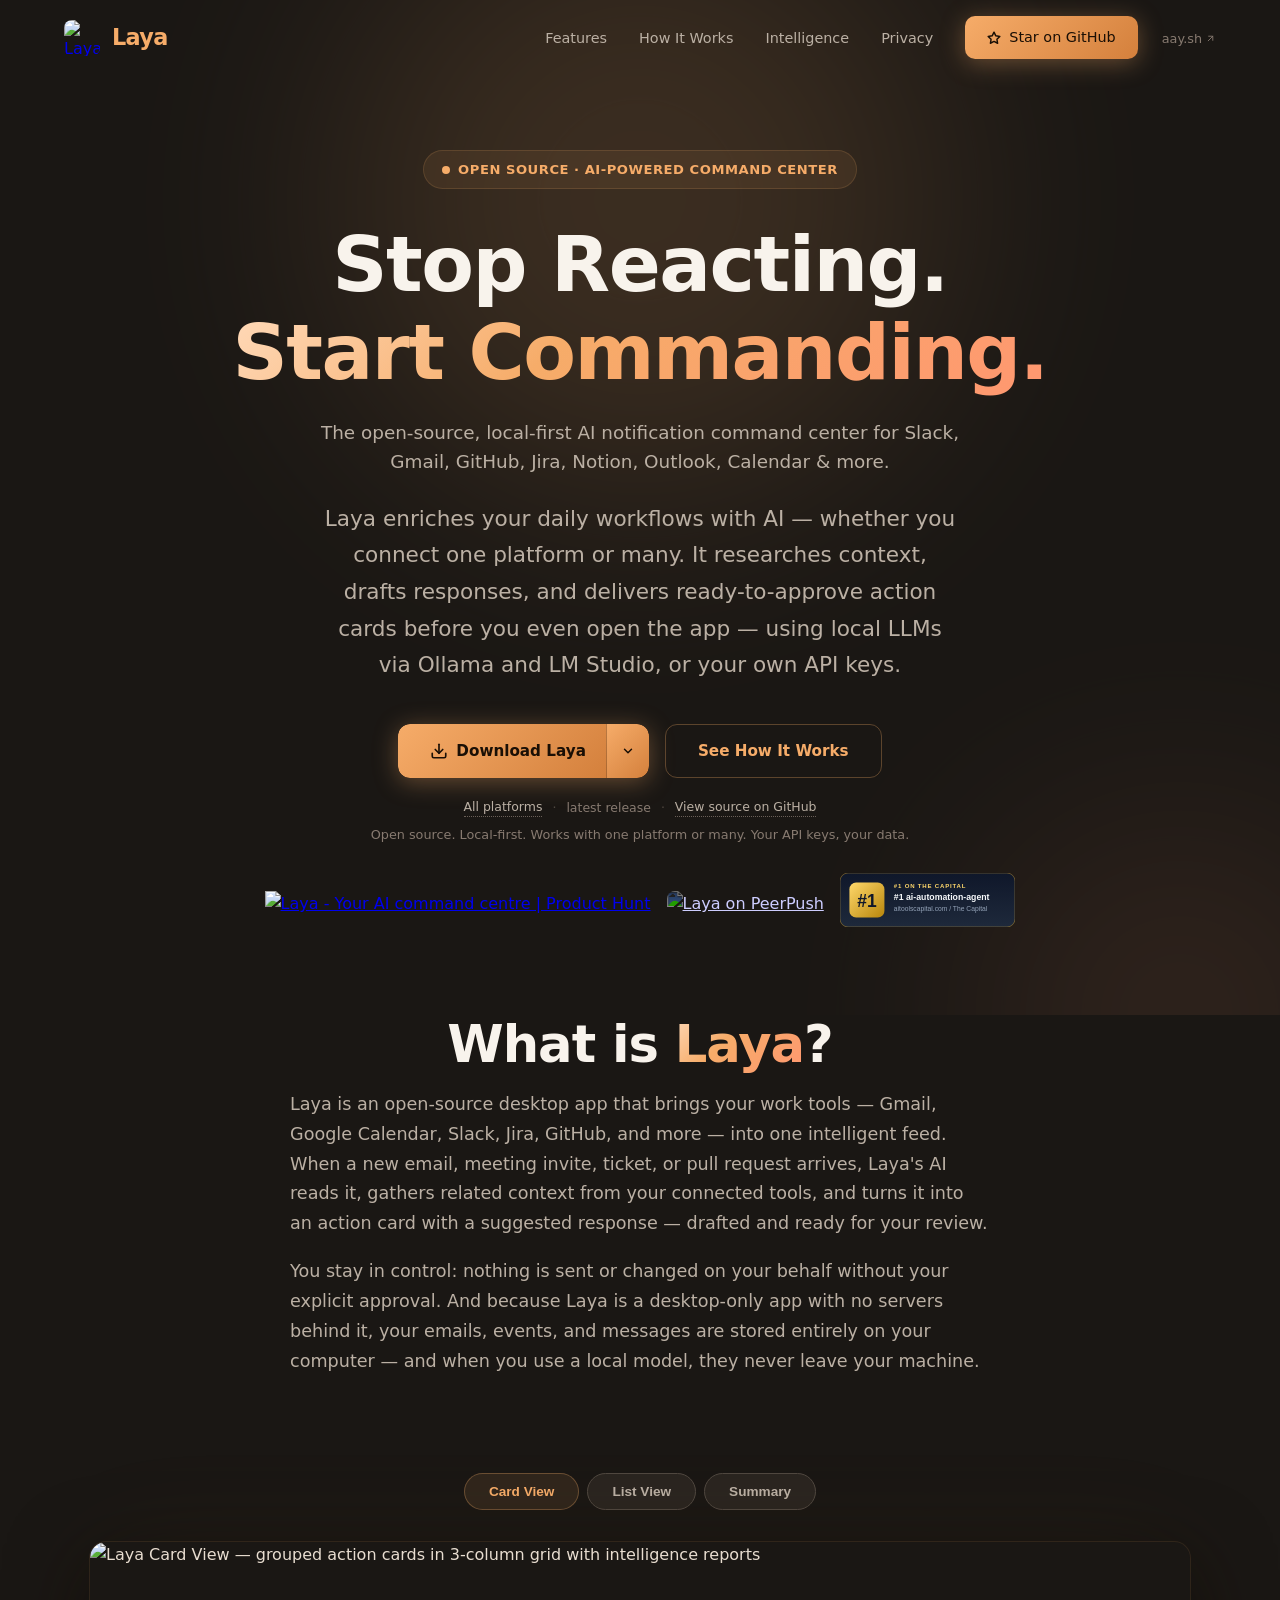
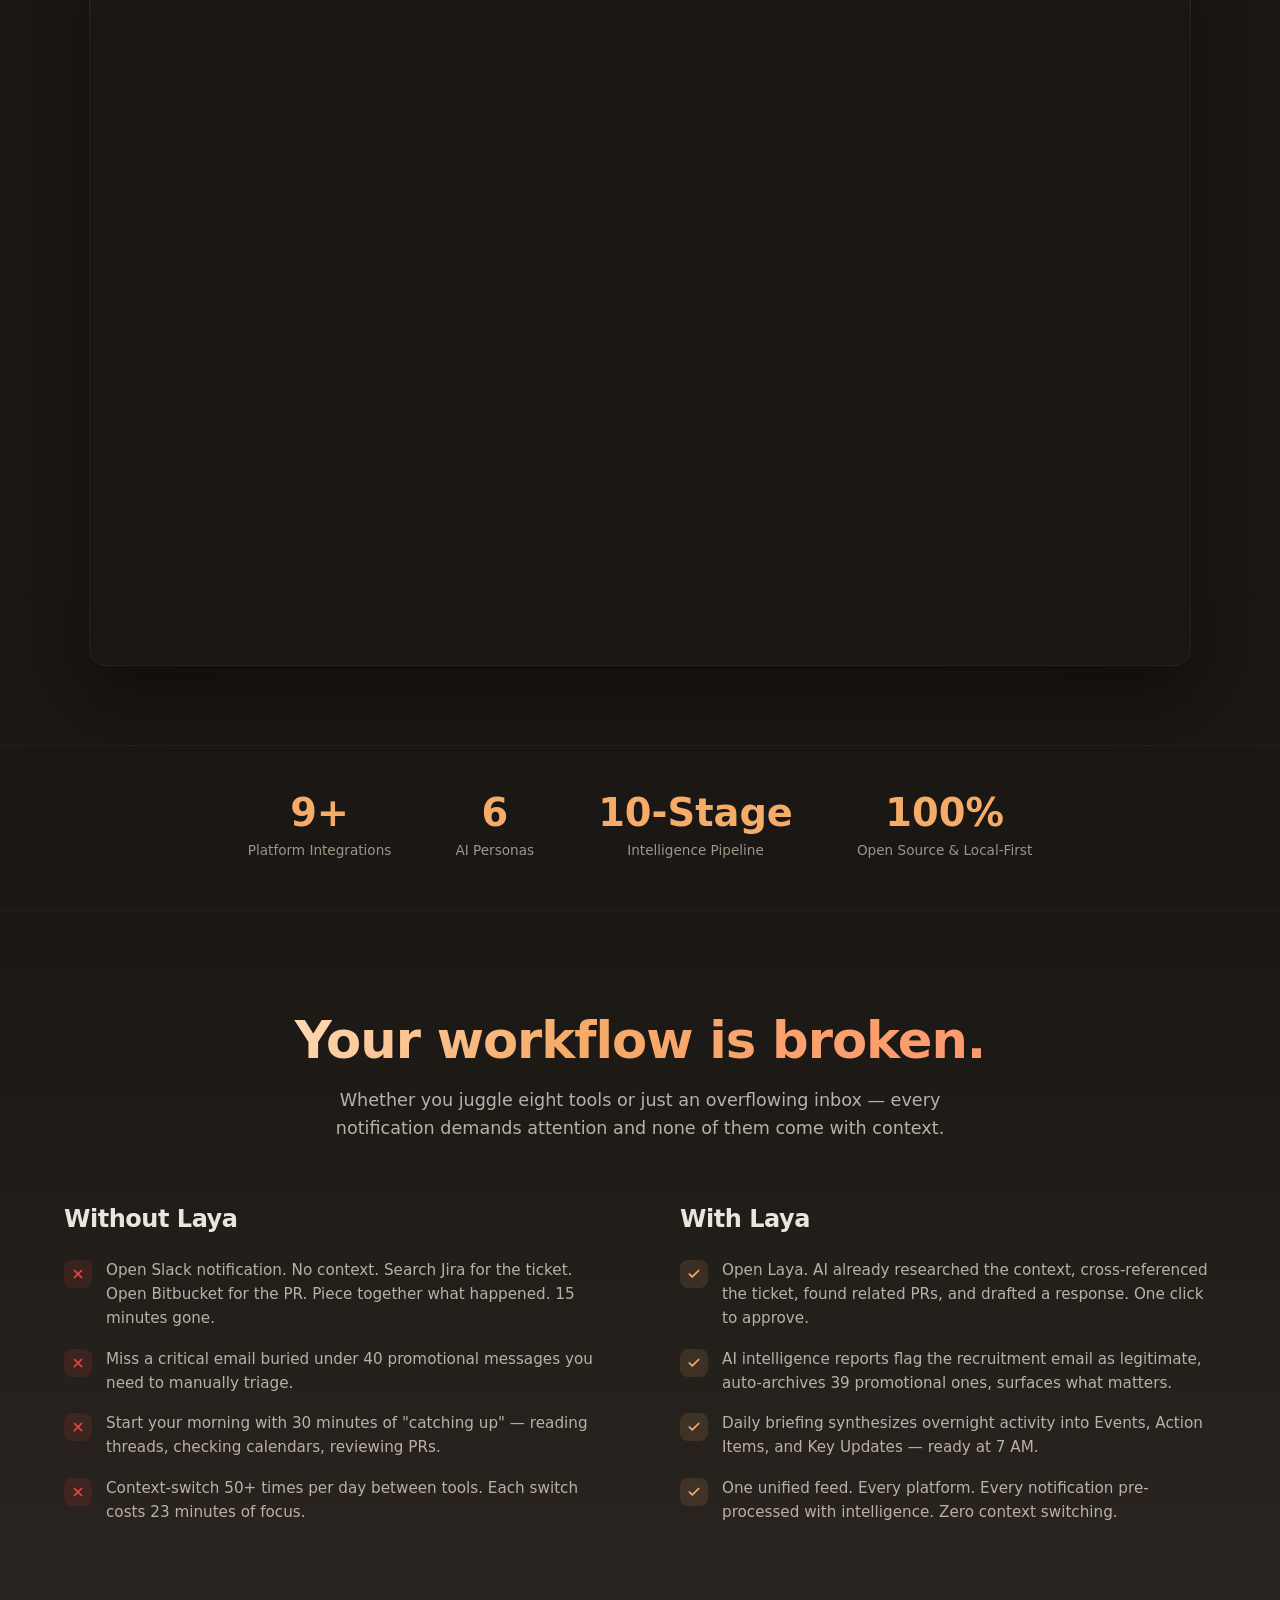
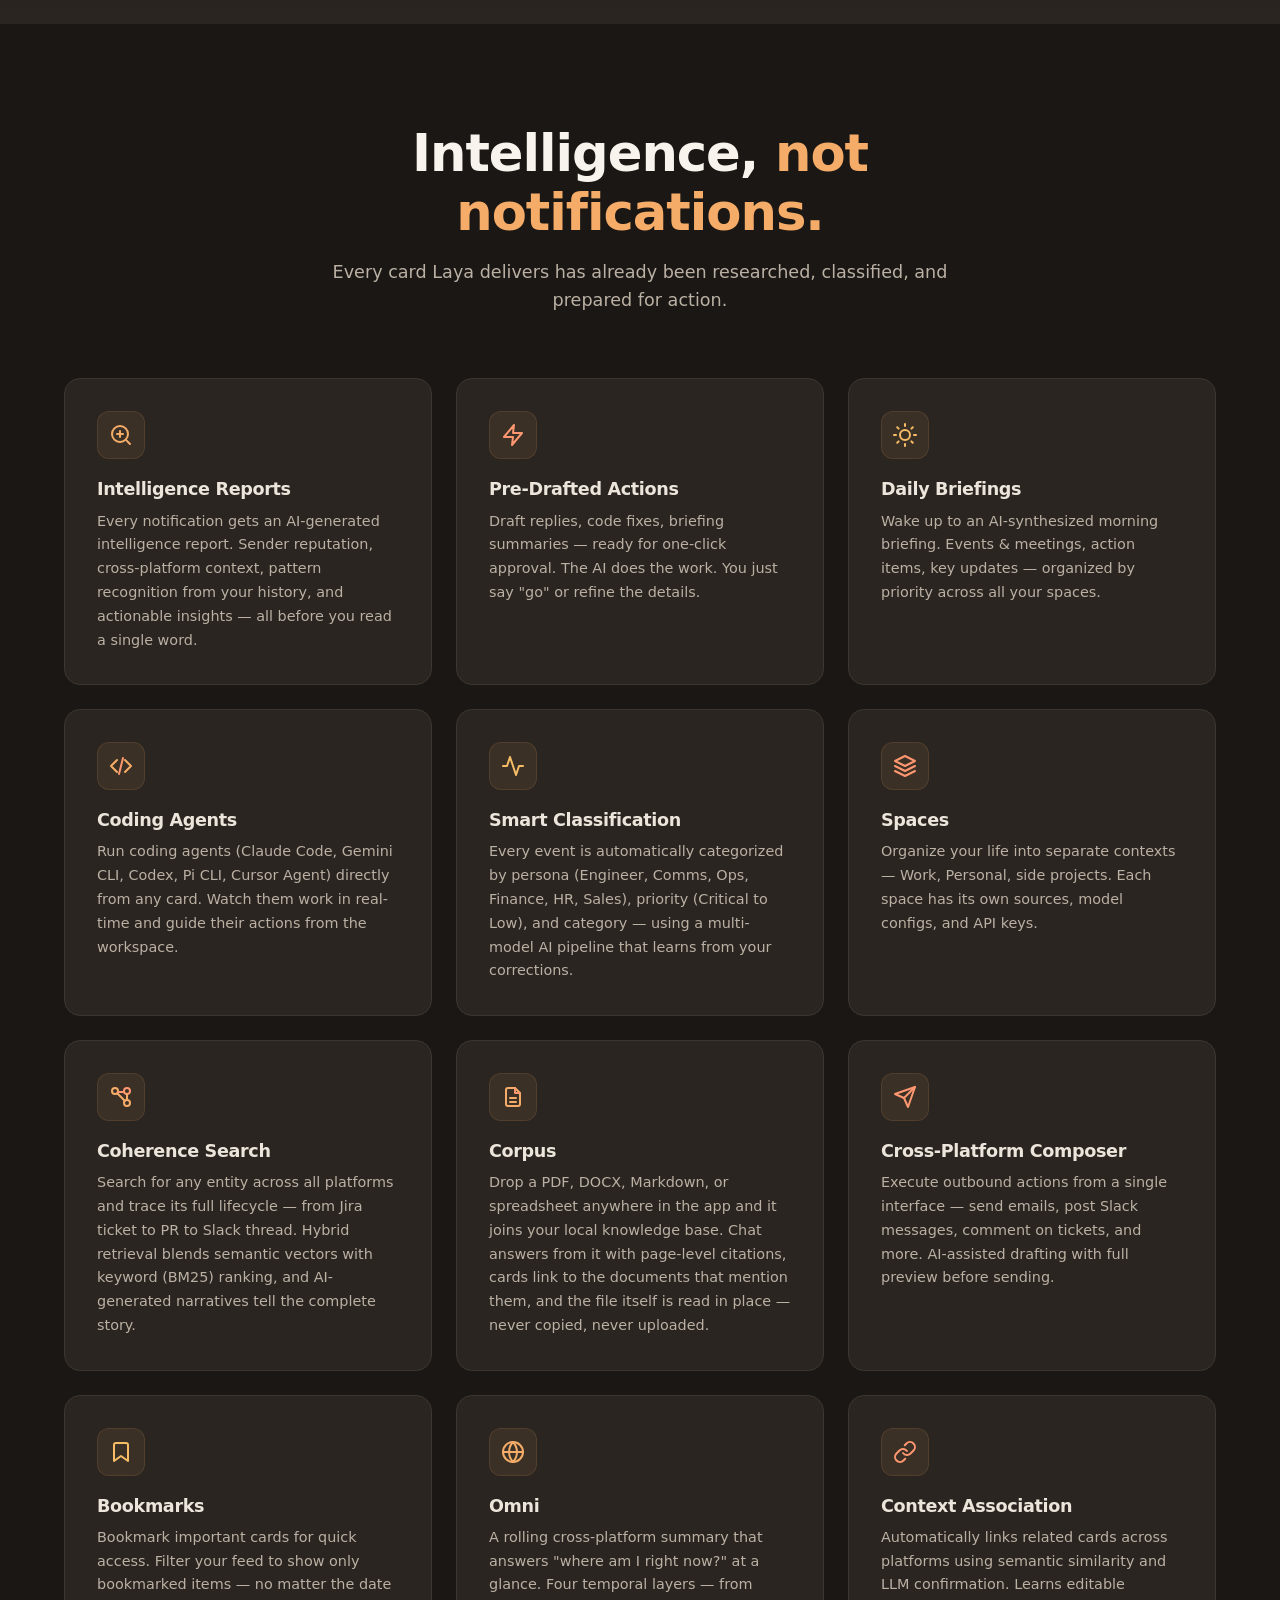
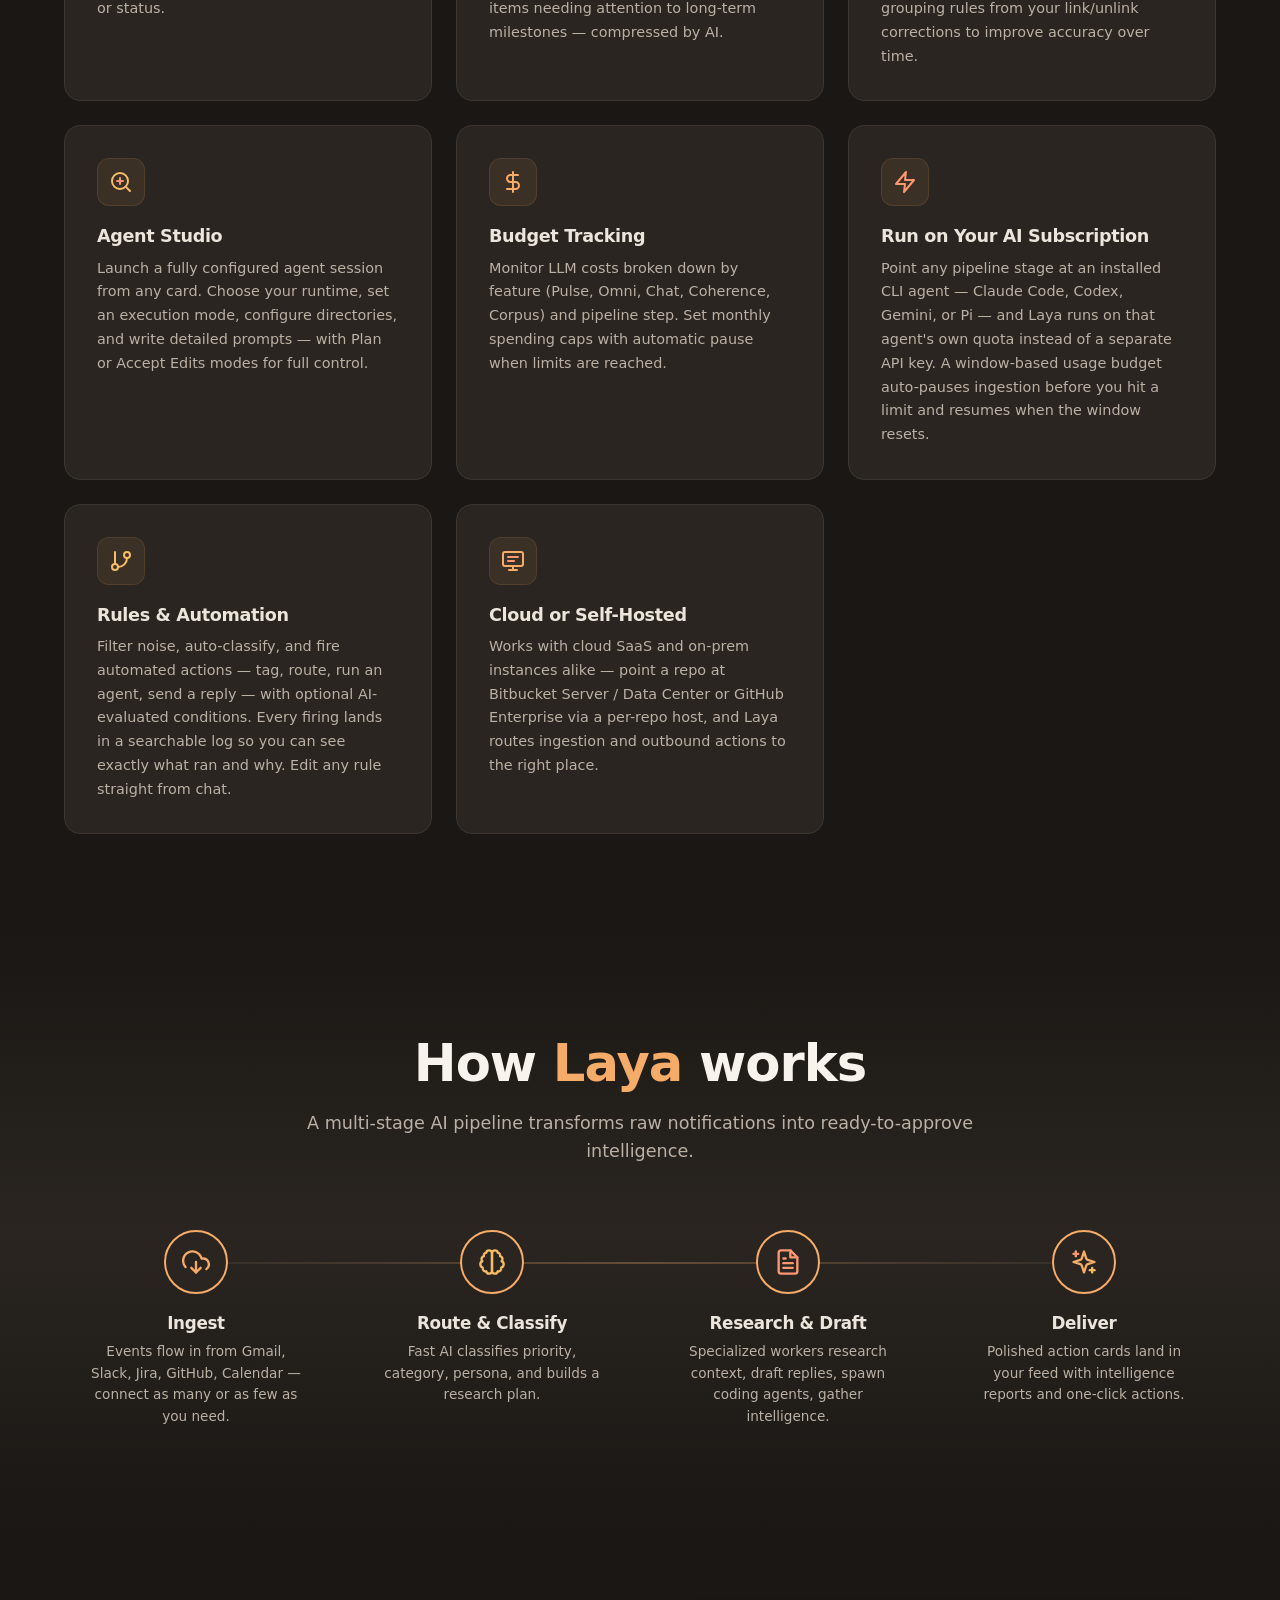
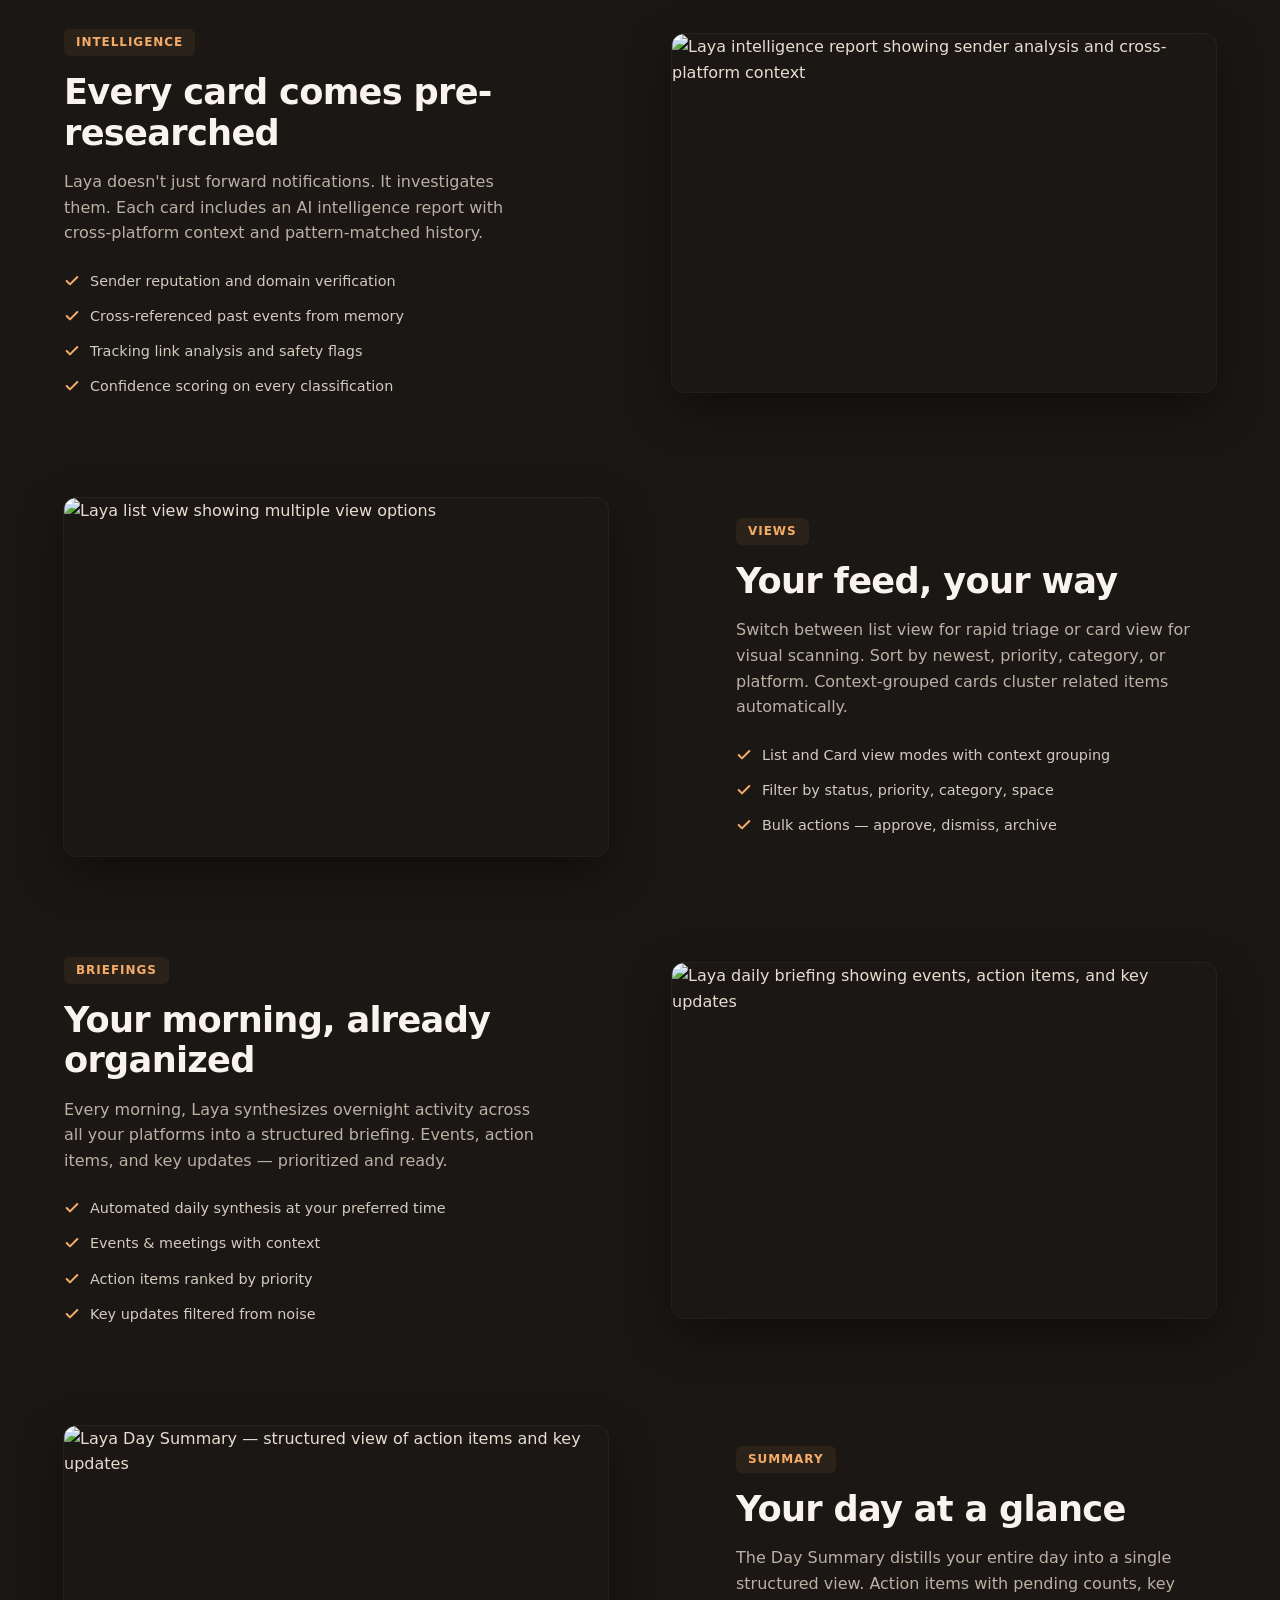
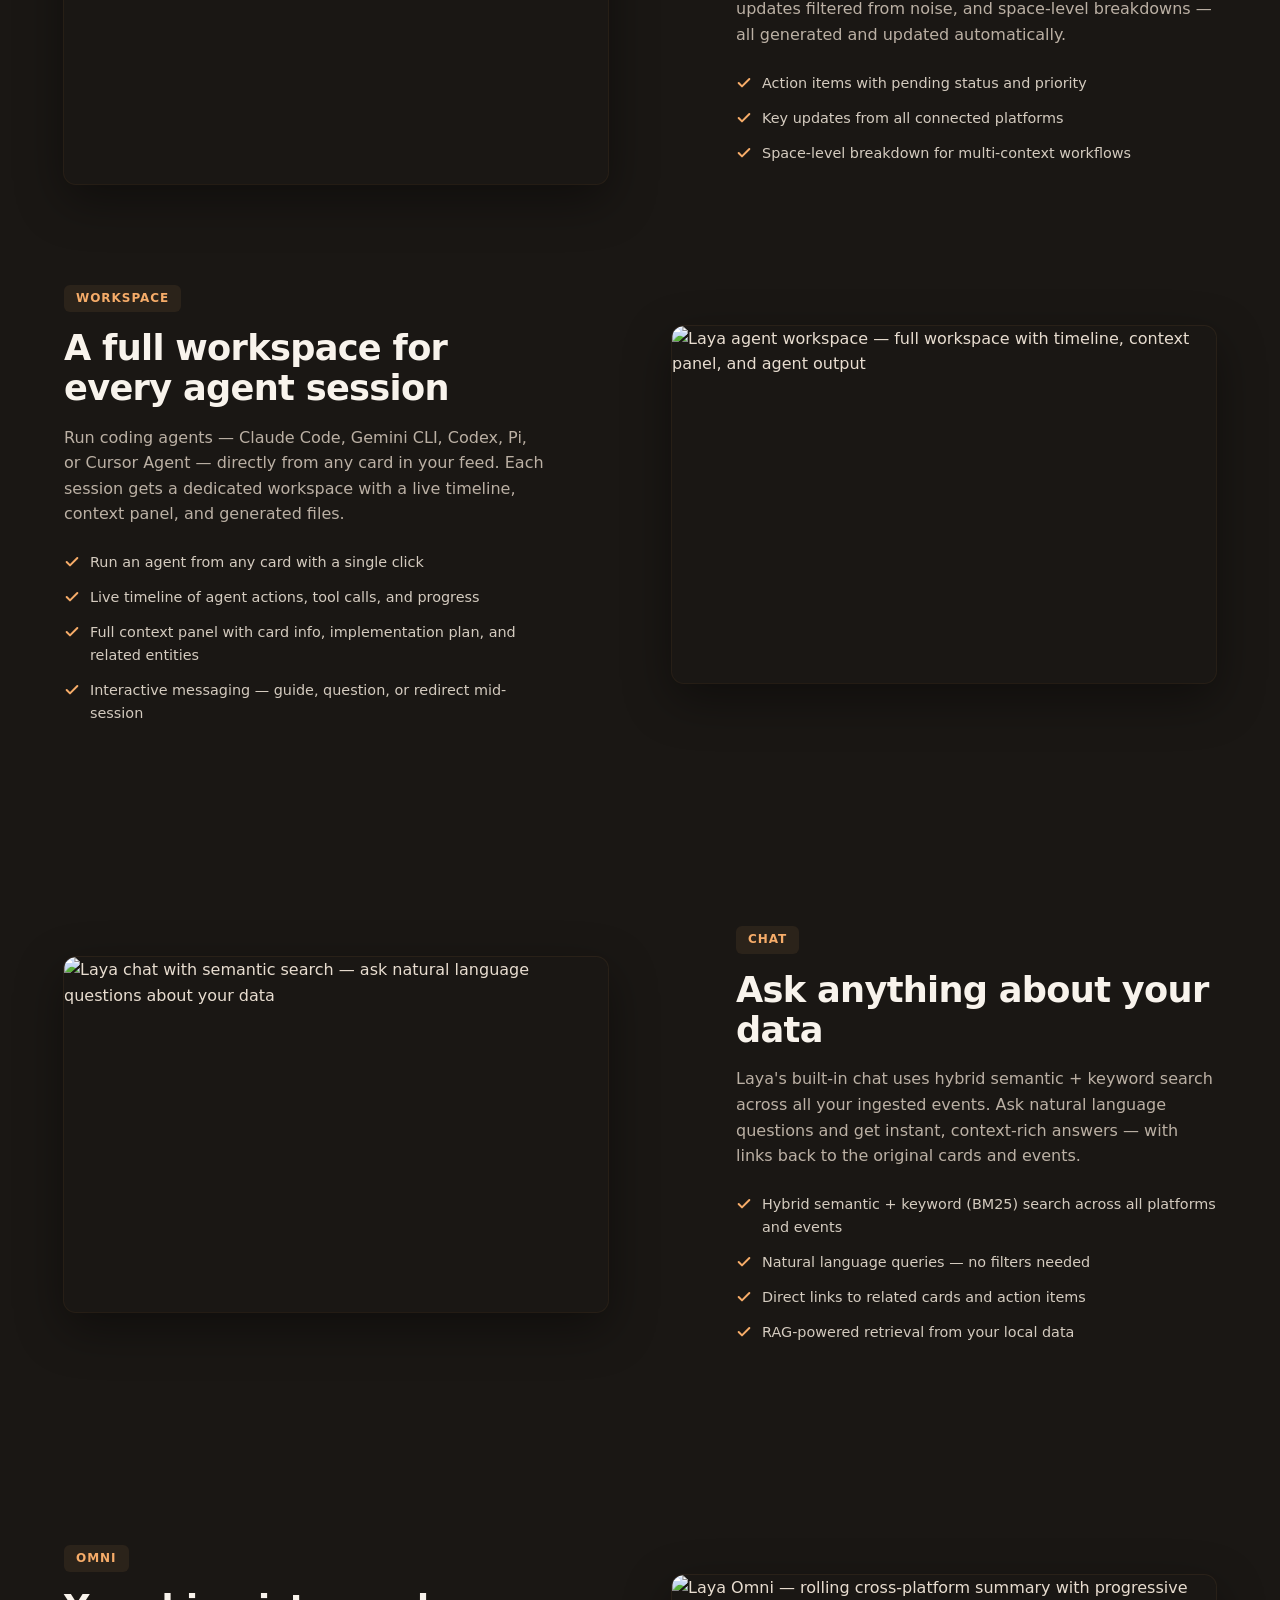
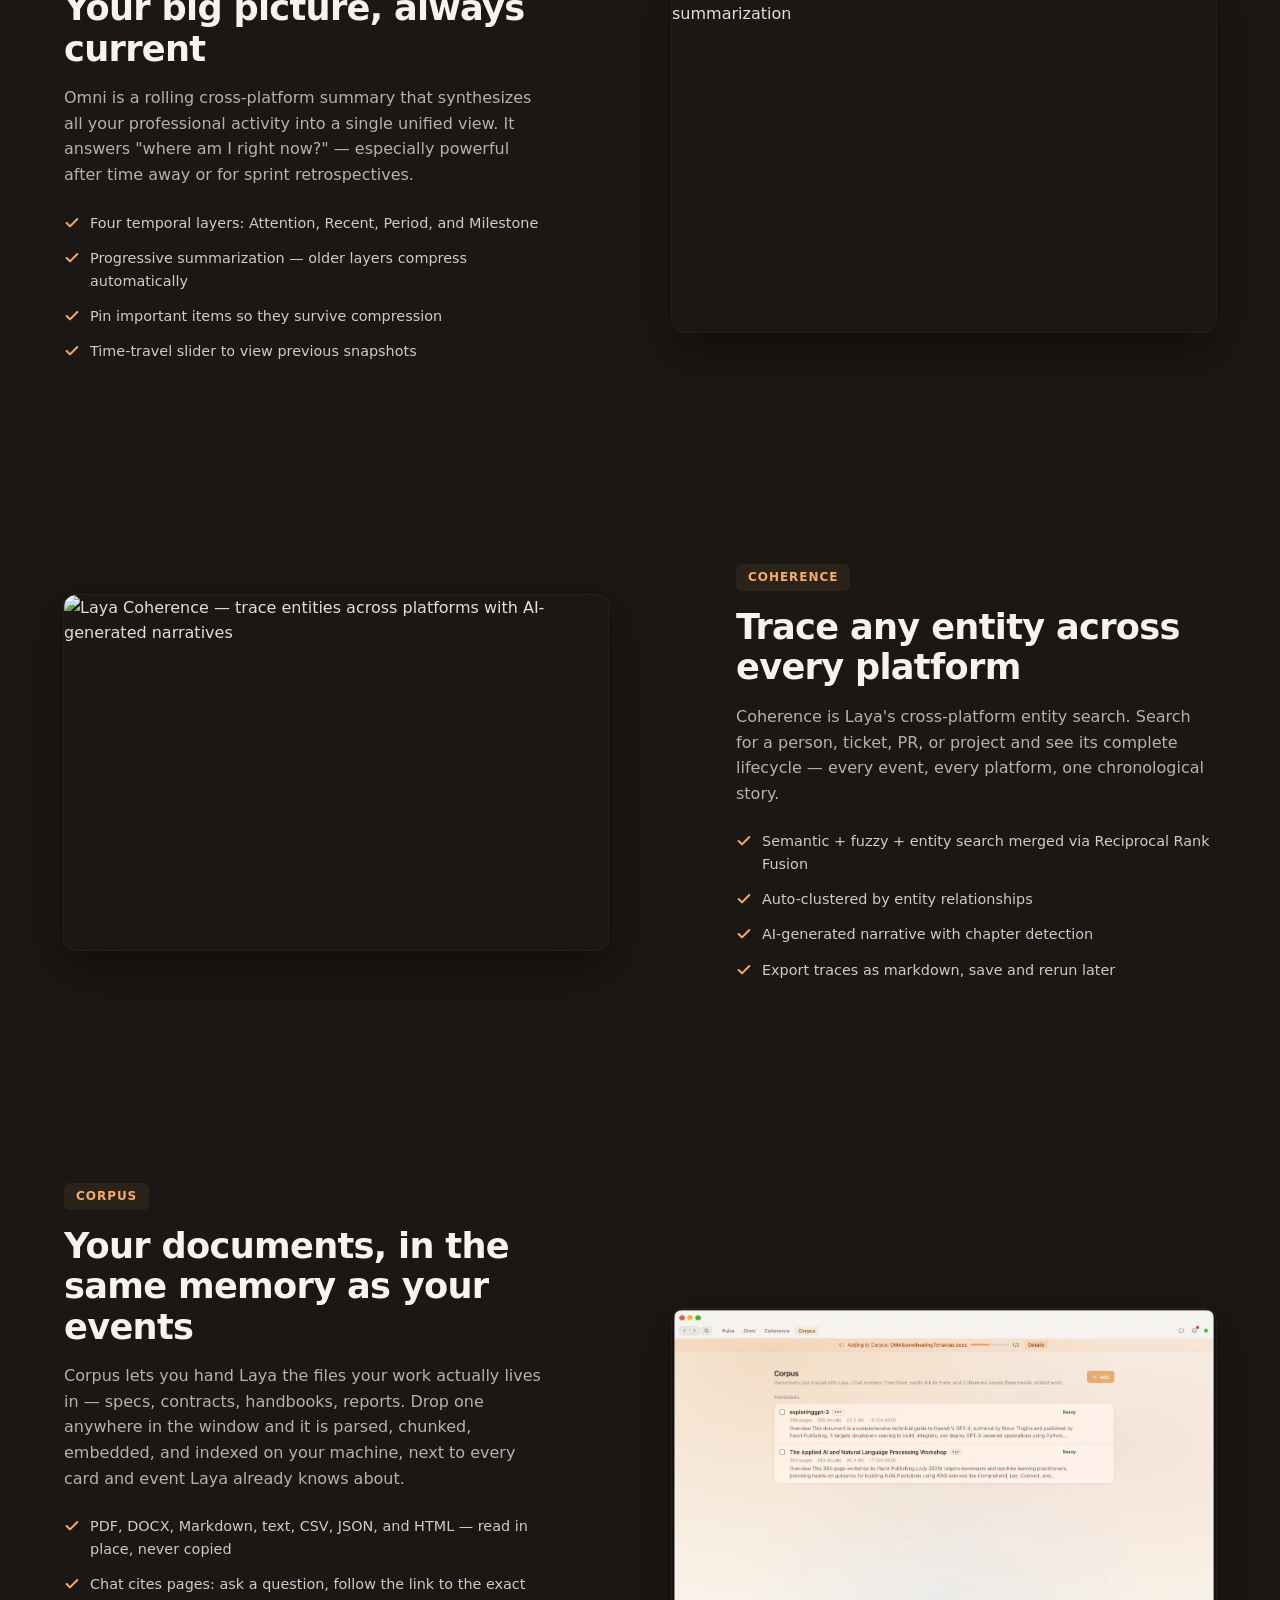
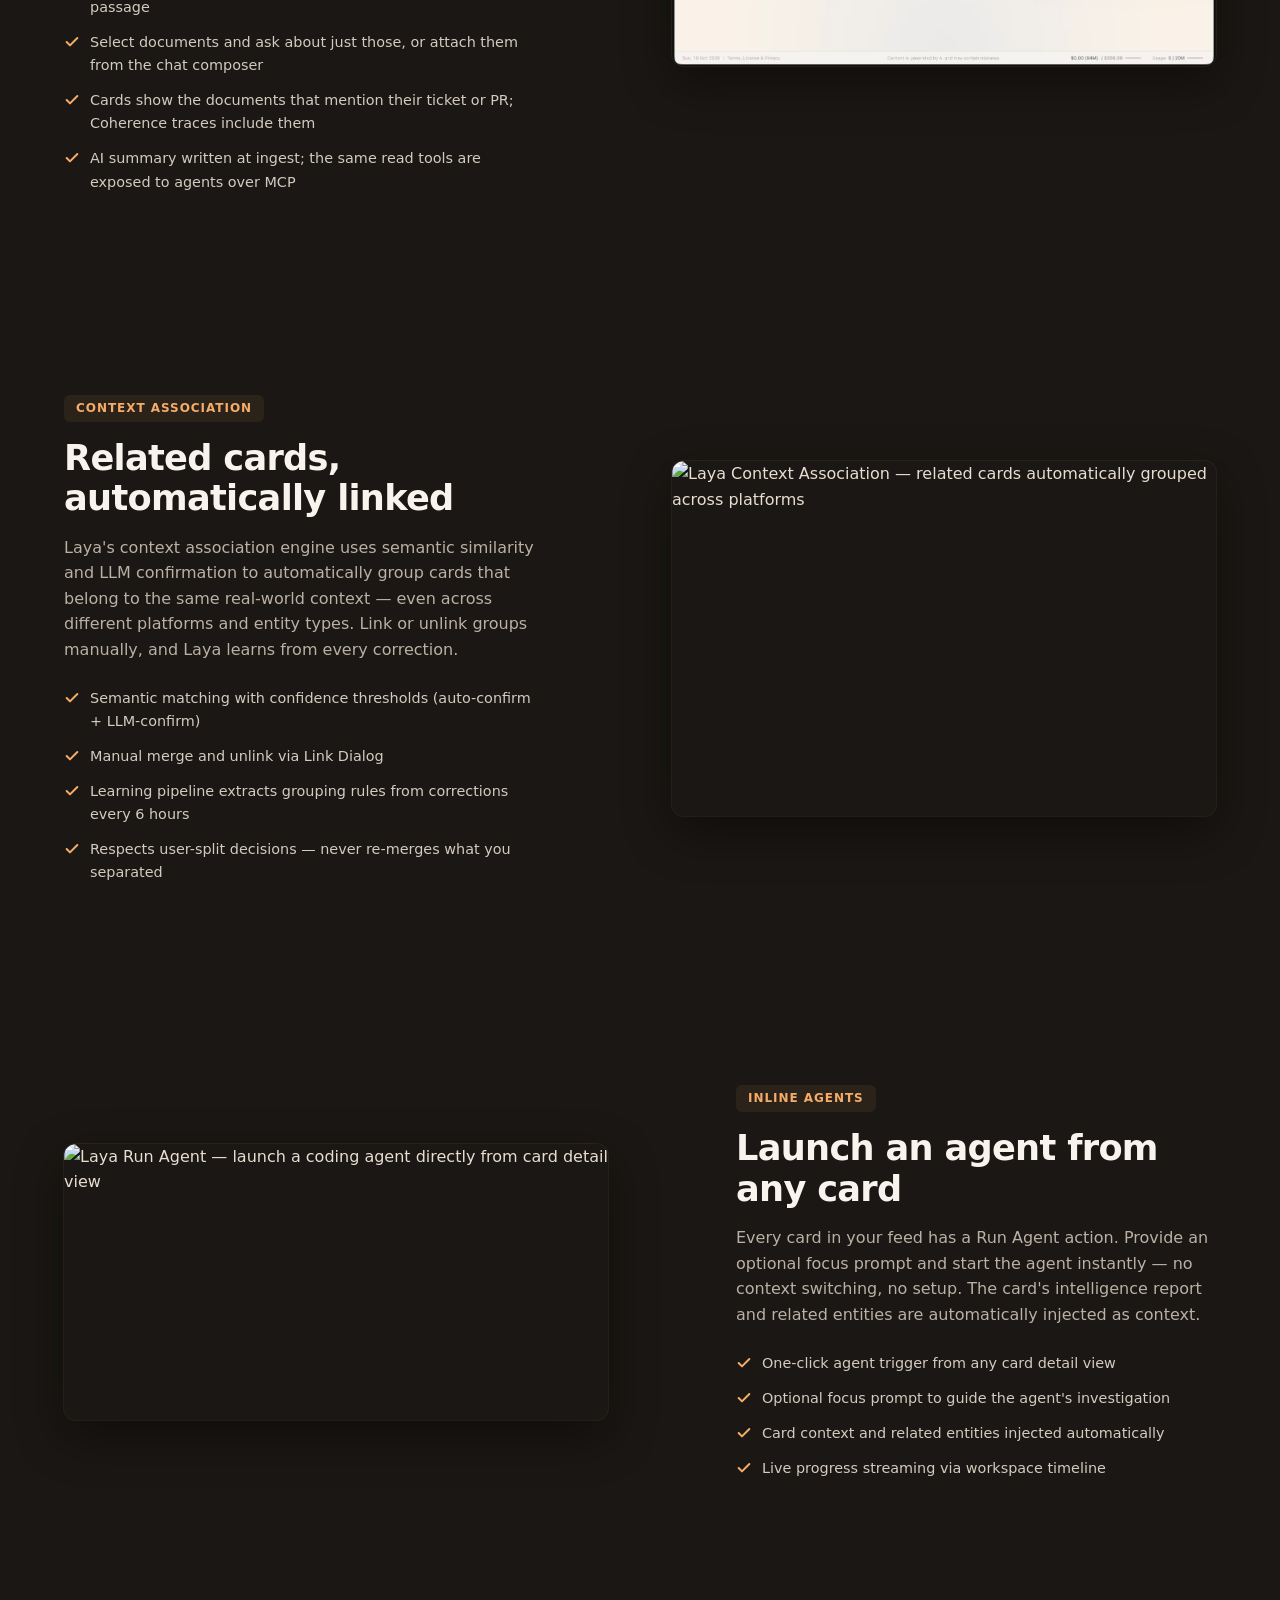
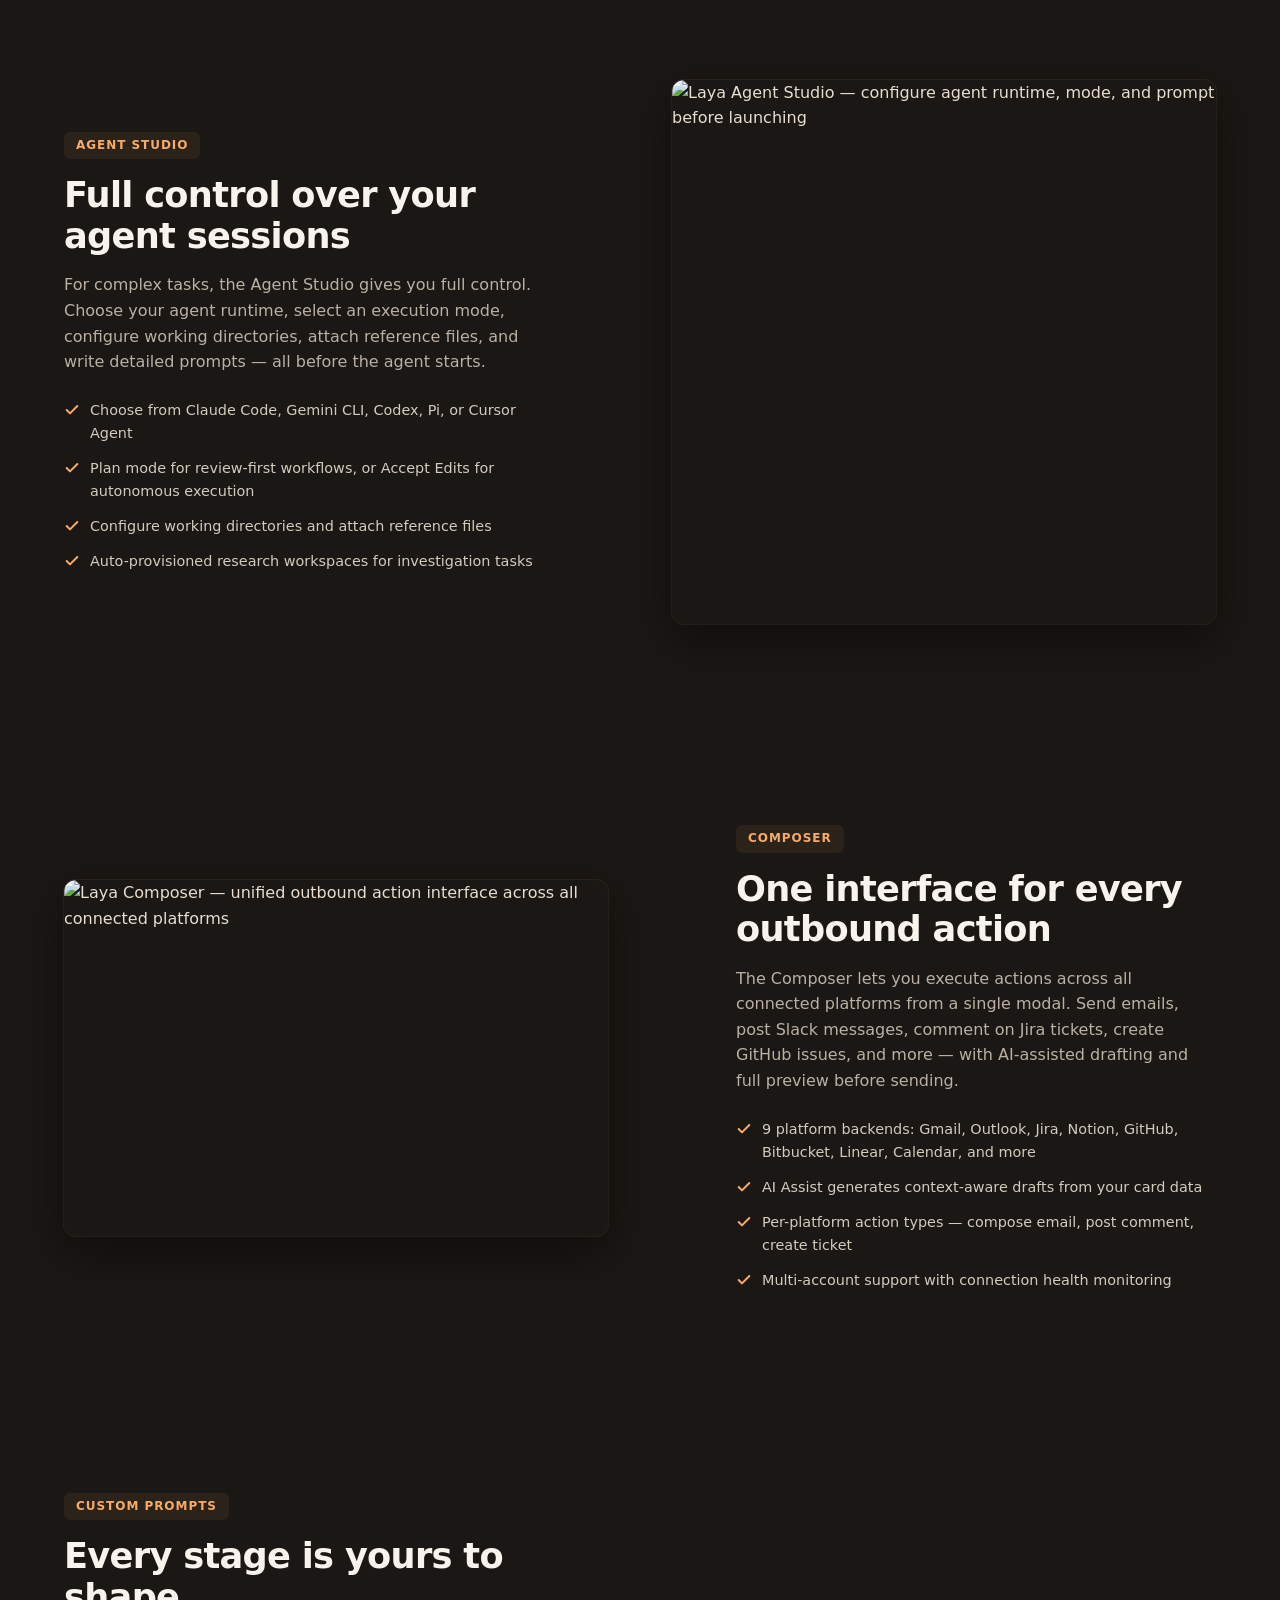
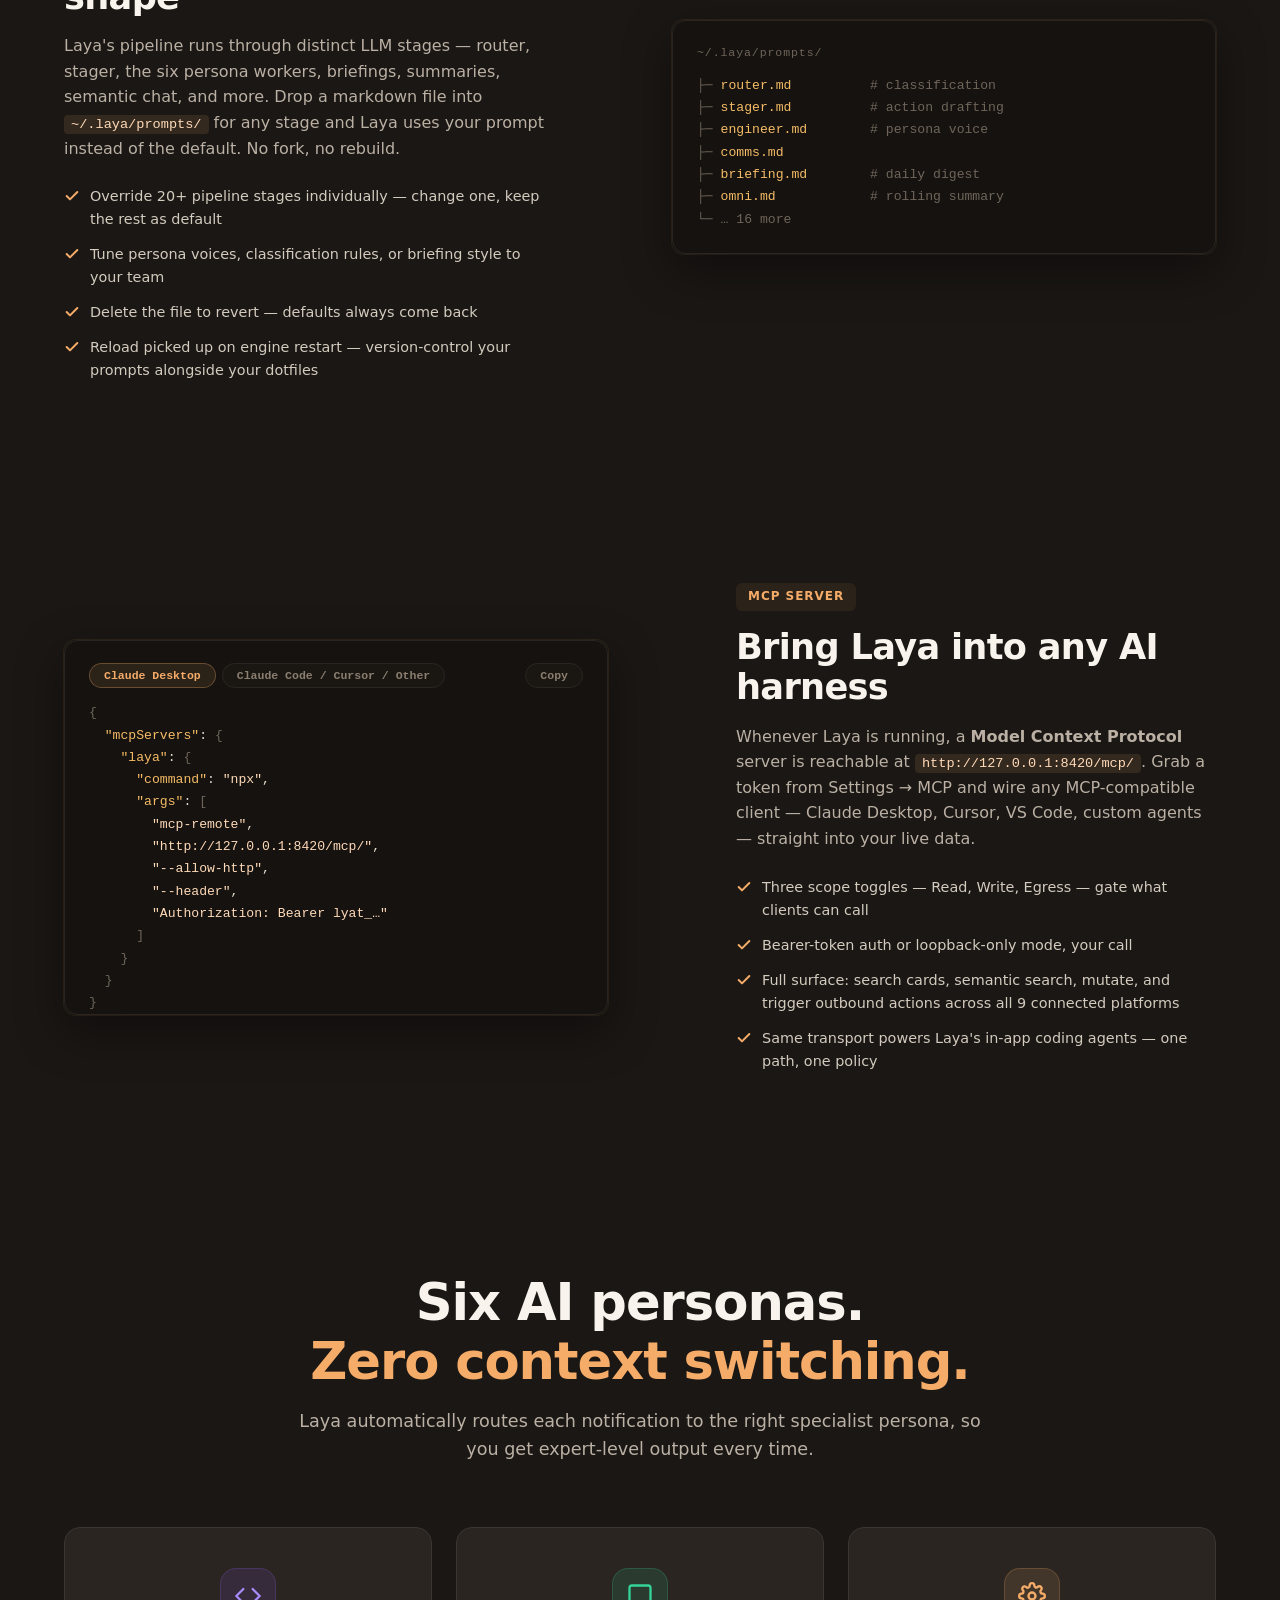
==== commit 35a73102: "Document Corpus across README, docs site, landing page and design docs Adds Corpus to the README fea" ====
--- a/landing/index.html
+++ b/landing/index.html
@@ -395,6 +395,19 @@
               tell the complete story.</p>
           </div>
           <div class="feature-card animate-on-scroll">
+            <div class="feature-icon"><svg width="24" height="24" viewBox="0 0 24 24" fill="none" stroke="#f6ac69"
+                stroke-width="2" stroke-linecap="round" stroke-linejoin="round">
+                <path d="M14 3H7a2 2 0 0 0-2 2v14a2 2 0 0 0 2 2h10a2 2 0 0 0 2-2V8z" />
+                <path d="M14 3v5h5" stroke="#ff9770" />
+                <path d="M9 13h6" />
+                <path d="M9 17h6" />
+              </svg></div>
+            <h3>Corpus</h3>
+            <p>Drop a PDF, DOCX, Markdown, or spreadsheet anywhere in the app and it joins your local knowledge base.
+              Chat answers from it with page-level citations, cards link to the documents that mention them, and the
+              file itself is read in place — never copied, never uploaded.</p>
+          </div>
+          <div class="feature-card animate-on-scroll">
             <div class="feature-icon"><svg width="24" height="24" viewBox="0 0 24 24" fill="none" stroke="#ff9770"
                 stroke-width="2" stroke-linecap="round" stroke-linejoin="round">
                 <line x1="22" y1="2" x2="11" y2="13" />
@@ -452,7 +465,7 @@
                 <path d="M12 2v20M17 5H9.5a3.5 3.5 0 0 0 0 7h5a3.5 3.5 0 0 1 0 7H6" />
               </svg></div>
             <h3>Budget Tracking</h3>
-            <p>Monitor LLM costs broken down by feature (Pulse, Omni, Chat, Coherence) and pipeline step. Set monthly
+            <p>Monitor LLM costs broken down by feature (Pulse, Omni, Chat, Coherence, Corpus) and pipeline step. Set monthly
               spending caps with automatic pause when limits are reached.</p>
           </div>
           <div class="feature-card animate-on-scroll">
@@ -813,6 +826,47 @@
           <div class="feature-image">
             <img src="images/coherence-view.webp" width="1515" height="989" loading="lazy" decoding="async"
               alt="Laya Coherence — trace entities across platforms with AI-generated narratives">
+          </div>
+        </div>
+      </div>
+    </section>
+
+    <!-- ═══════════════════ CORPUS ═══════════════════ -->
+    <section>
+      <div class="container">
+        <div class="feature-showcase animate-on-scroll">
+          <div class="feature-text">
+            <span class="tag">Corpus</span>
+            <h2>Your documents, in the same memory as your events</h2>
+            <p>Corpus lets you hand Laya the files your work actually lives in — specs, contracts, handbooks, reports.
+              Drop one anywhere in the window and it is parsed, chunked, embedded, and indexed on your machine, next to
+              every card and event Laya already knows about.</p>
+            <ul>
+              <li><span class="check"><svg width="16" height="16" viewBox="0 0 24 24" fill="none" stroke="#f6ac69"
+                    stroke-width="3" stroke-linecap="round" stroke-linejoin="round">
+                    <polyline points="20 6 9 17 4 12" />
+                  </svg></span> PDF, DOCX, Markdown, text, CSV, JSON, and HTML — read in place, never copied</li>
+              <li><span class="check"><svg width="16" height="16" viewBox="0 0 24 24" fill="none" stroke="#f6ac69"
+                    stroke-width="3" stroke-linecap="round" stroke-linejoin="round">
+                    <polyline points="20 6 9 17 4 12" />
+                  </svg></span> Chat cites pages: ask a question, follow the link to the exact passage</li>
+              <li><span class="check"><svg width="16" height="16" viewBox="0 0 24 24" fill="none" stroke="#f6ac69"
+                    stroke-width="3" stroke-linecap="round" stroke-linejoin="round">
+                    <polyline points="20 6 9 17 4 12" />
+                  </svg></span> Select documents and ask about just those, or attach them from the chat composer</li>
+              <li><span class="check"><svg width="16" height="16" viewBox="0 0 24 24" fill="none" stroke="#f6ac69"
+                    stroke-width="3" stroke-linecap="round" stroke-linejoin="round">
+                    <polyline points="20 6 9 17 4 12" />
+                  </svg></span> Cards show the documents that mention their ticket or PR; Coherence traces include them</li>
+              <li><span class="check"><svg width="16" height="16" viewBox="0 0 24 24" fill="none" stroke="#f6ac69"
+                    stroke-width="3" stroke-linecap="round" stroke-linejoin="round">
+                    <polyline points="20 6 9 17 4 12" />
+                  </svg></span> AI summary written at ingest; the same read tools are exposed to agents over MCP</li>
+            </ul>
+          </div>
+          <div class="feature-image">
+            <img src="images/corpus-view.webp" width="1357" height="890" loading="lazy" decoding="async"
+              alt="Laya Corpus — documents you shared, indexed locally with summaries and page counts">
           </div>
         </div>
       </div>
